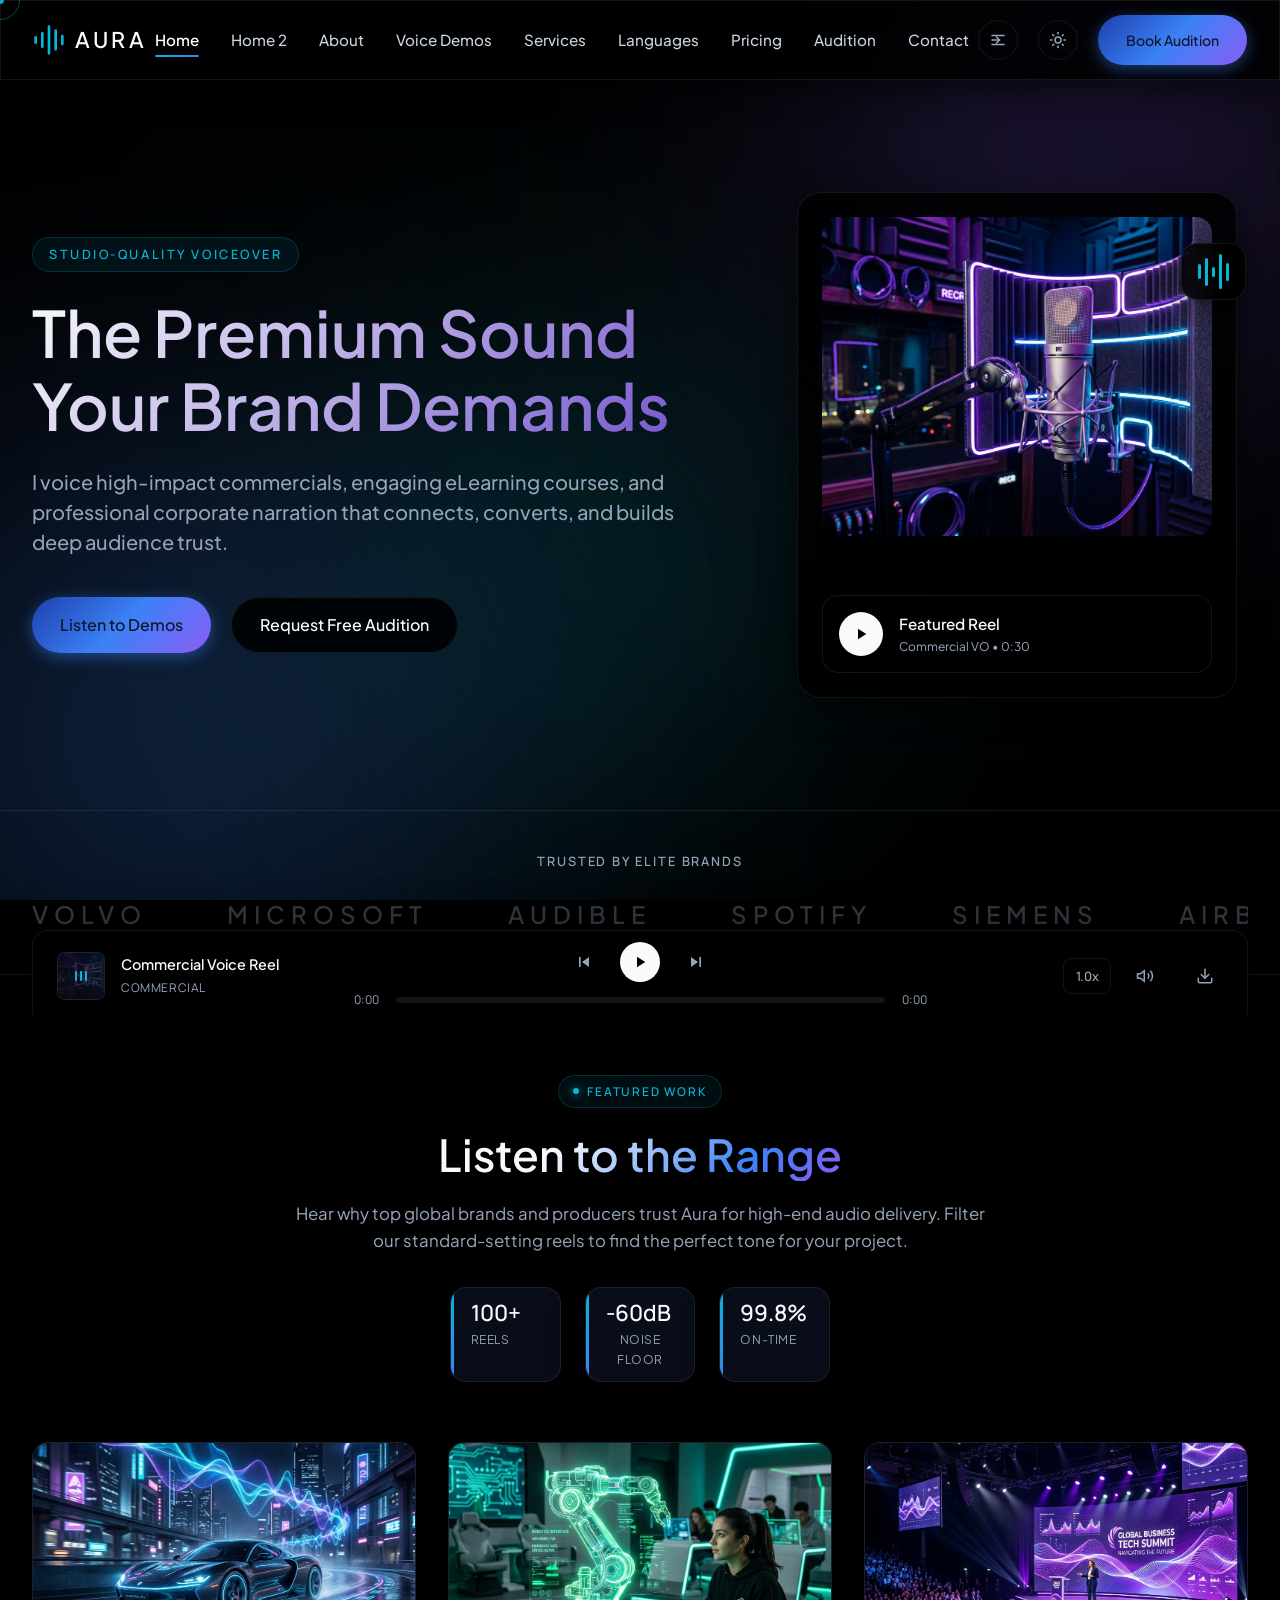
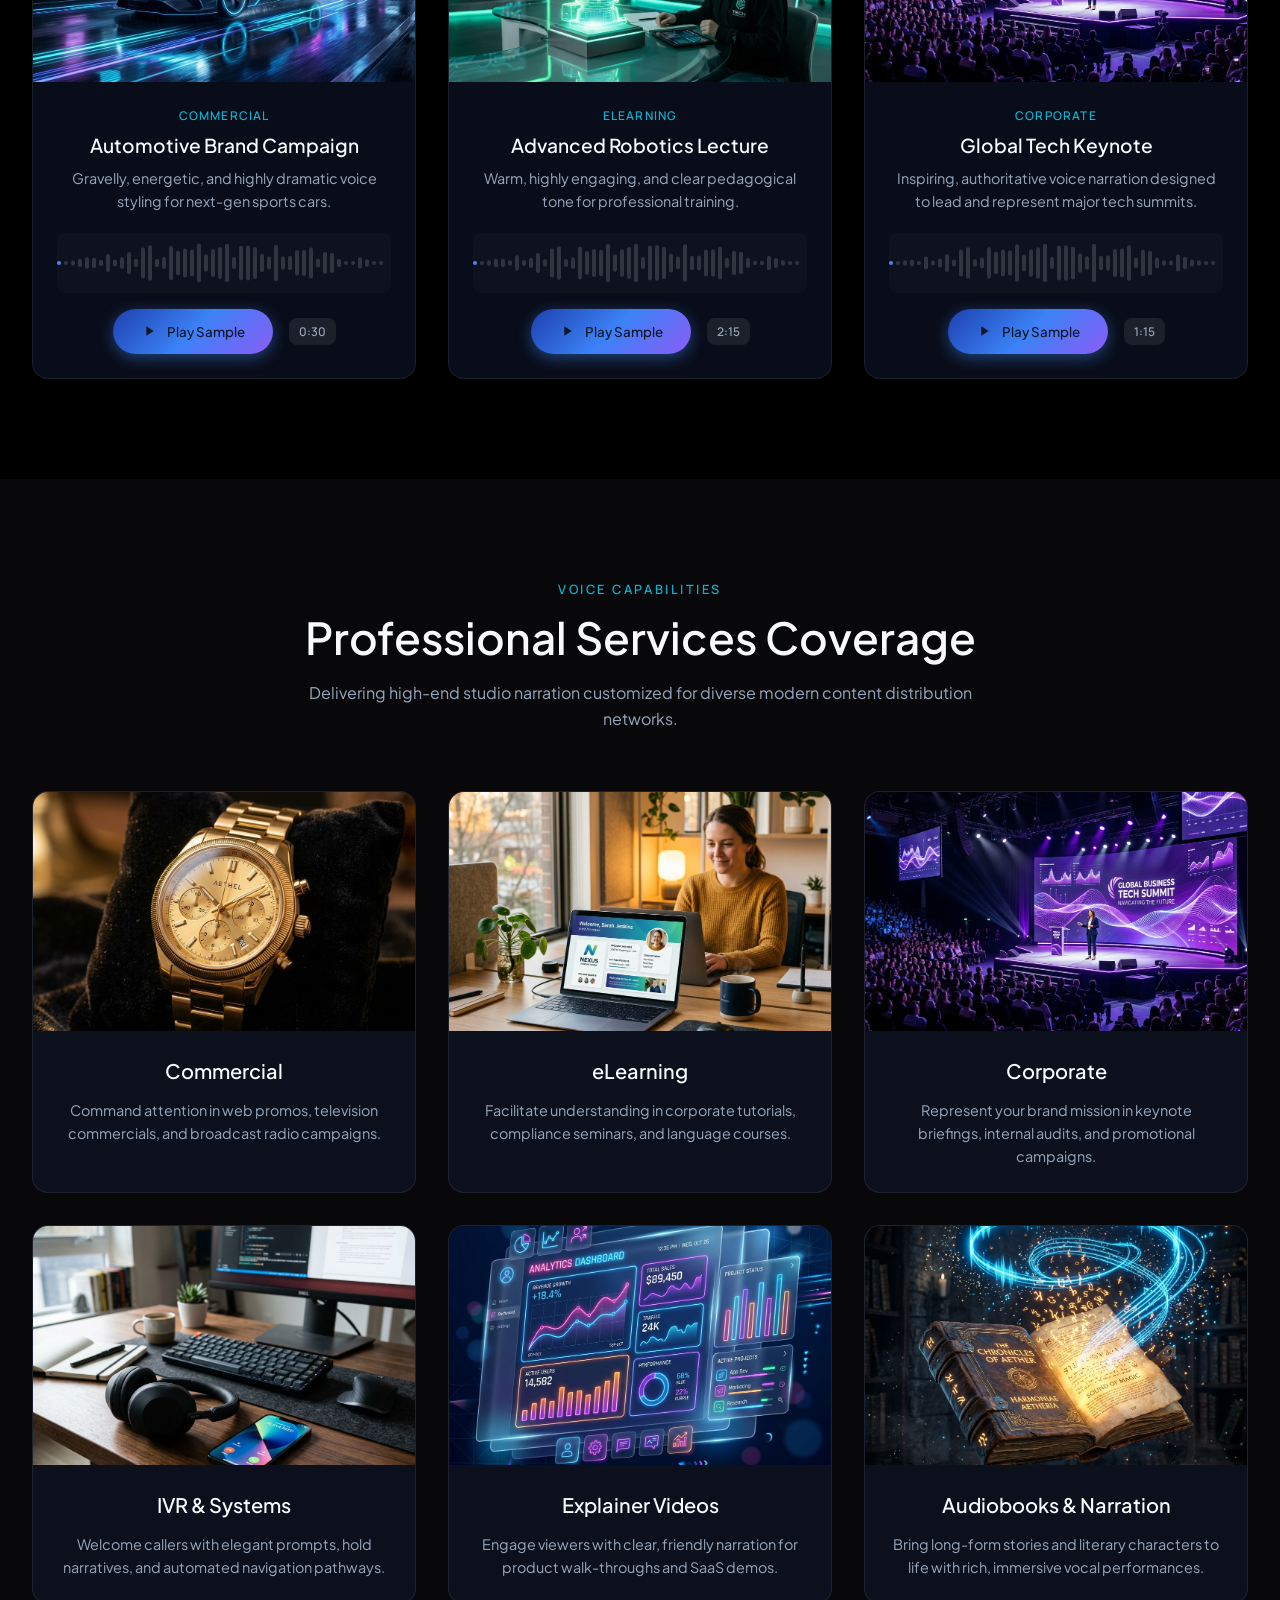
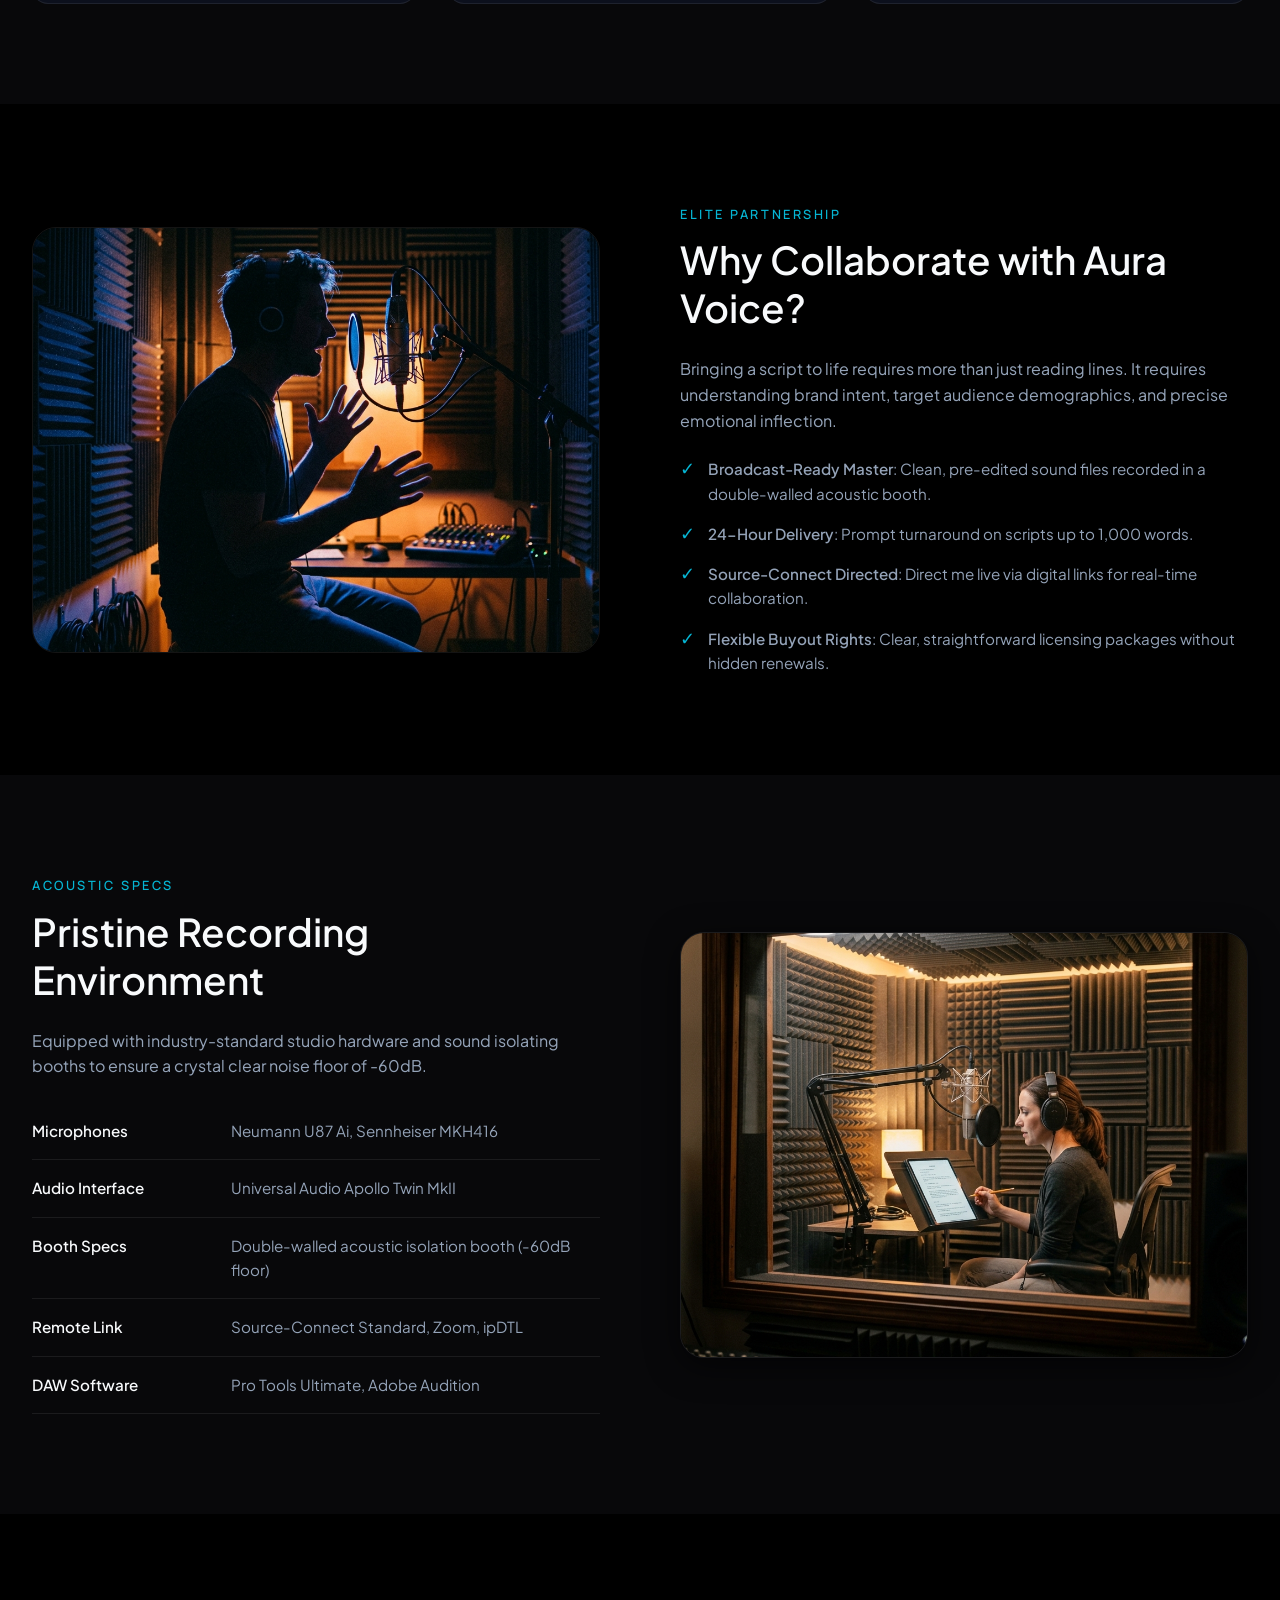
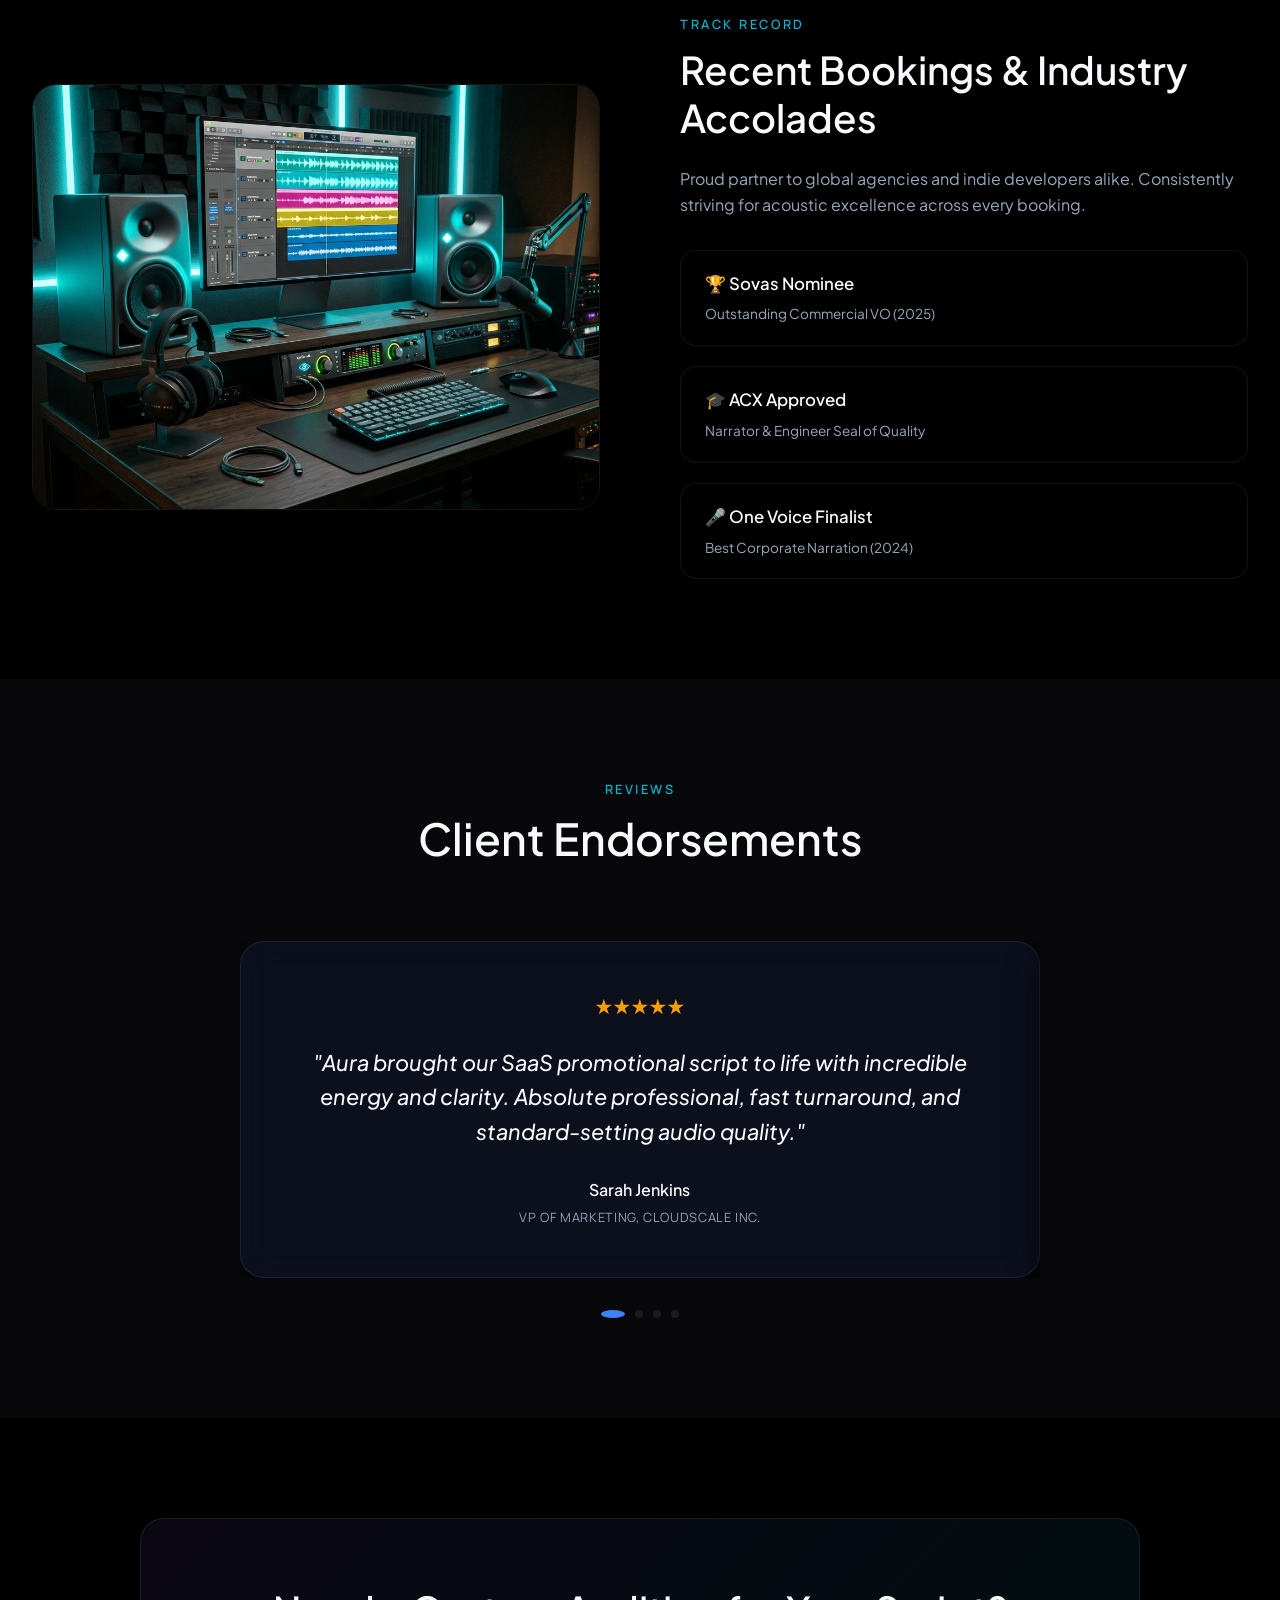
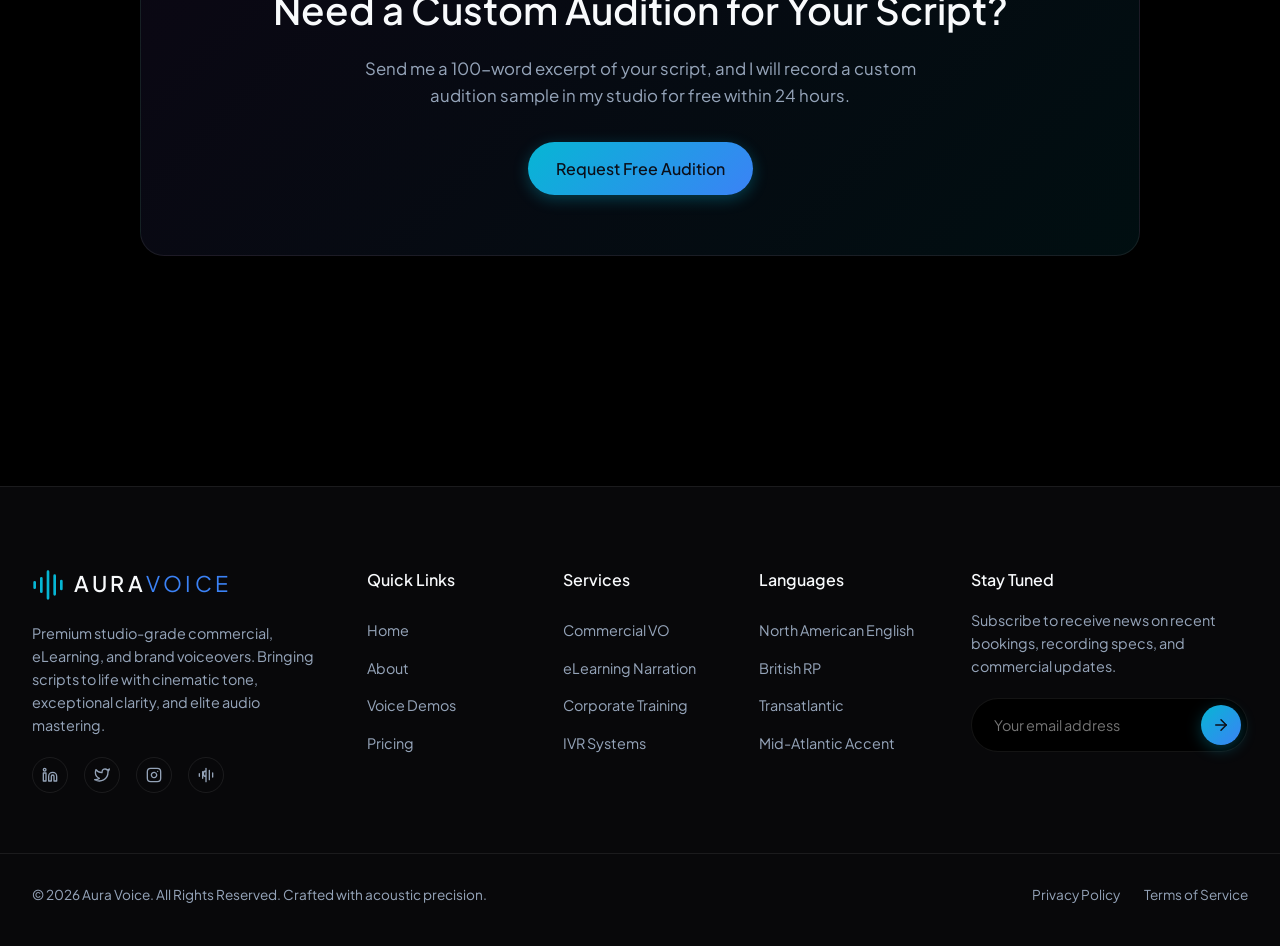
==== index.html @ 14d703e7 "Initial commit of Freelance Voiceover Artist website" ====
<!DOCTYPE html>
<html lang="en" data-theme="dark">

<head>
  <meta charset="UTF-8">
  <meta name="viewport" content="width=device-width, initial-scale=1.0">

  <!-- SEO Meta Tags -->
  <title>Aura Voice | Premium Voiceover Artist Portfolio (Commercial & eLearning)</title>
  <link rel="icon" type="image/png" href="favicon.png">
  <meta name="description"
    content="World-class premium voiceover portfolio of Aura Voice. Specializing in Commercial, Corporate Narration, eLearning, IVR, Explainer Videos, and Audiobooks. Studio-quality sound, fast delivery, and multiple accent capabilities.">
  <meta name="keywords"
    content="voiceover artist, commercial voice, elearning narration, corporate voiceover, audiobook reader, IVR voice, brand voice, voice actor, professional recording studio">

  <!-- Open Graph / Facebook -->
  <meta property="og:type" content="website">
  <meta property="og:title" content="Aura Voice | Premium Voiceover Artist Portfolio">
  <meta property="og:description"
    content="Discover world-class, studio-quality commercial and corporate voiceover narration. Fast turnaround, pristine acoustic delivery.">
  <meta property="og:image" content="assets/images/studio_mic.png">

  <!-- Twitter -->
  <meta property="twitter:card" content="summary_large_image">
  <meta property="twitter:title" content="Aura Voice | Premium Voiceover Artist Portfolio">
  <meta property="twitter:description"
    content="Discover world-class, studio-quality commercial and corporate voiceover narration. Fast turnaround, pristine acoustic delivery.">
  <meta property="twitter:image" content="assets/images/studio_mic.png">

  <!-- Google Fonts -->
  <link rel="preconnect" href="https://fonts.googleapis.com">
  <link rel="preconnect" href="https://fonts.gstatic.com" crossorigin>
  <link
    href="https://fonts.googleapis.com/css2?family=Plus+Jakarta+Sans:ital,wght@0,300;0,400;0,500;0,600;1,400&family=Manrope:wght@300;400;500;600&display=swap"
    rel="stylesheet">

  <!-- Stylesheets -->
  <link rel="stylesheet" href="css/main.css">
  <link rel="stylesheet" href="css/components.css">
  <link rel="stylesheet" href="css/views/home.css">
  <link rel="stylesheet" href="css/views/about.css">
  <link rel="stylesheet" href="css/views/demos.css">
  <link rel="stylesheet" href="css/views/services.css">
  <link rel="stylesheet" href="css/views/languages.css">
  <link rel="stylesheet" href="css/views/pricing.css">
  <link rel="stylesheet" href="css/views/audition.css">
  <link rel="stylesheet" href="css/views/contact.css">
</head>

<body>

  <!-- Custom Cursor -->
  <div class="custom-cursor" id="custom-cursor"></div>
  <div class="custom-cursor-glow" id="custom-cursor-glow"></div>

  <!-- Soundwave Loader Screen -->
  <div class="loading-screen" id="loading-screen">
    <div class="loader-content">
      <div class="loader-mic">
        <svg xmlns="http://www.w3.org/2000/svg" viewBox="0 0 24 24" fill="none" stroke="currentColor" stroke-width="1.5"
          stroke-linecap="round" stroke-linejoin="round">
          <path d="M12 2a3 3 0 0 0-3 3v7a3 3 0 0 0 6 0V5a3 3 0 0 0-3-3Z" />
          <path d="M19 10v1a7 7 0 0 1-14 0v-1" />
          <line x1="12" x2="12" y1="19" y2="22" />
        </svg>
      </div>
      <div class="loader-wave">
        <span class="bar"></span>
        <span class="bar"></span>
        <span class="bar"></span>
        <span class="bar"></span>
        <span class="bar"></span>
        <span class="bar"></span>
        <span class="bar"></span>
      </div>
      <p class="loader-text">Aura Voice Production</p>
    </div>
  </div>

  <!-- Background Decorative Aurora Blobs -->
  <div class="bg-blobs">
    <div class="blob blob-1"></div>
    <div class="blob blob-2"></div>
    <div class="blob blob-3"></div>
  </div>

  <!-- Global Header Navigation -->
  <header class="global-header frosted" id="global-header">
    <div class="nav-container">
      <a href="#home" class="brand-logo" id="brand-logo" aria-label="Aura Voice Home">
        <span class="logo-icon">
          <svg viewBox="0 0 24 24" fill="none" stroke="currentColor" stroke-width="2" stroke-linecap="round"
            stroke-linejoin="round">
            <path d="M12 2v20M17 5v14M22 9v6M7 7v10M2 10v4" />
          </svg>
        </span>
        <span class="logo-text">AURA<span>
      </a>

      <!-- Desktop Nav Menu -->
      <nav class="desktop-nav" aria-label="Main Navigation">
        <ul class="nav-list">
          <li><a href="#home" class="nav-link active" data-link="home">Home</a></li>
          <li><a href="#home2" class="nav-link" data-link="home2">Home 2</a></li>
          <li><a href="#about" class="nav-link" data-link="about">About</a></li>
          <li><a href="#demos" class="nav-link" data-link="demos">Voice Demos</a></li>
          <li><a href="#services" class="nav-link" data-link="services">Services</a></li>
          <li><a href="#languages" class="nav-link" data-link="languages">Languages</a></li>
          <li><a href="#pricing" class="nav-link" data-link="pricing">Pricing</a></li>
          <li><a href="#audition" class="nav-link" data-link="audition">Audition</a></li>
          <li><a href="#contact" class="nav-link" data-link="contact">Contact</a></li>
        </ul>
      </nav>

      <!-- Nav Right Controls -->
      <div class="nav-controls">
        <!-- RTL Toggle -->
        <button class="rtl-toggle-btn" id="rtl-toggle-btn" aria-label="Toggle text direction">
          <svg class="rtl-icon-ltr" xmlns="http://www.w3.org/2000/svg" viewBox="0 0 24 24" fill="none" stroke="currentColor" stroke-width="2" stroke-linecap="round" stroke-linejoin="round">
            <path d="M4 6h16M4 12h10M4 18h16" />
            <polyline points="10 8 14 12 10 16" />
          </svg>
          <svg class="rtl-icon-rtl" xmlns="http://www.w3.org/2000/svg" viewBox="0 0 24 24" fill="none" stroke="currentColor" stroke-width="2" stroke-linecap="round" stroke-linejoin="round">
            <path d="M20 6H4M20 12H10M20 18H4" />
            <polyline points="14 8 10 12 14 16" />
          </svg>
        </button>

        <!-- Theme Toggle -->
        <button class="theme-toggle-btn" id="theme-toggle-btn" aria-label="Toggle light and dark mode">
          <svg class="sun-icon" xmlns="http://www.w3.org/2000/svg" viewBox="0 0 24 24" fill="none" stroke="currentColor"
            stroke-width="2" stroke-linecap="round" stroke-linejoin="round">
            <circle cx="12" cy="12" r="4" />
            <path
              d="M12 2v2M12 20v2M4.93 4.93l1.41 1.41M17.66 17.66l1.41 1.41M2 12h2M20 12h2M6.34 17.66l-1.41 1.41M19.07 4.93l-1.41 1.41" />
          </svg>
          <svg class="moon-icon" xmlns="http://www.w3.org/2000/svg" viewBox="0 0 24 24" fill="none"
            stroke="currentColor" stroke-width="2" stroke-linecap="round" stroke-linejoin="round">
            <path d="M12 3a6 6 0 0 0 9 9 9 9 0 1 1-9-9Z" />
          </svg>
        </button>

        <!-- CTA Audition Button -->
        <a href="#audition" class="btn btn-primary btn-nav-cta">Book Audition</a>

        <!-- Hamburger Icon -->
        <button class="hamburger-menu" id="hamburger-menu" aria-label="Open mobile menu" aria-expanded="false"
          aria-controls="mobile-drawer">
          <span class="hamburger-line line-top"></span>
          <span class="hamburger-line line-mid"></span>
          <span class="hamburger-line line-bot"></span>
        </button>
      </div>
    </div>
  </header>

  <!-- Mobile Drawer Menu -->
  <div class="mobile-drawer frosted" id="mobile-drawer" role="dialog" aria-modal="true" aria-label="Mobile Navigation">
    <div class="drawer-header">
      <a href="#home" class="brand-logo mobile-logo">
        <span class="logo-icon">
          <svg viewBox="0 0 24 24" fill="none" stroke="currentColor" stroke-width="2" stroke-linecap="round"
            stroke-linejoin="round">
            <path d="M12 2v20M17 5v14M22 9v6M7 7v10M2 10v4" />
          </svg>
        </span>
        <span class="logo-text">AURA<span>VOICE</span></span>
      </a>
      <button class="drawer-close" id="drawer-close" aria-label="Close mobile menu">
        <svg xmlns="http://www.w3.org/2000/svg" viewBox="0 0 24 24" fill="none" stroke="currentColor" stroke-width="2"
          stroke-linecap="round" stroke-linejoin="round">
          <line x1="18" y1="6" x2="6" y2="18" />
          <line x1="6" y1="6" x2="18" y2="18" />
        </svg>
      </button>
    </div>
    <nav class="mobile-nav" aria-label="Mobile Main Navigation">
      <ul class="mobile-nav-list">
        <li><a href="#home" class="mobile-nav-link" data-link="home">Home</a></li>
        <li><a href="#home2" class="mobile-nav-link" data-link="home2">Home 2</a></li>
        <li><a href="#about" class="mobile-nav-link" data-link="about">About</a></li>
        <li><a href="#demos" class="mobile-nav-link" data-link="demos">Voice Demos</a></li>
        <li><a href="#services" class="mobile-nav-link" data-link="services">Services</a></li>
        <li><a href="#languages" class="mobile-nav-link" data-link="languages">Languages & Accents</a></li>
        <li><a href="#pricing" class="mobile-nav-link" data-link="pricing">Pricing</a></li>
        <li><a href="#audition" class="mobile-nav-link" data-link="audition">Audition Request</a></li>
        <li><a href="#contact" class="mobile-nav-link" data-link="contact">Contact</a></li>
      </ul>
    </nav>
    <div class="drawer-footer">
      <a href="#audition" class="btn btn-primary w-full text-center">Request Free Audition</a>
      <div class="drawer-socials">
        <a href="#" aria-label="LinkedIn"><svg viewBox="0 0 24 24" fill="none" stroke="currentColor" stroke-width="2"
            class="social-icon">
            <path d="M16 8a6 6 0 0 1 6 6v7h-4v-7a2 2 0 0 0-2-2 2 2 0 0 0-2 2v7h-4v-7a6 6 0 0 1 6-6z" />
            <rect x="2" y="9" width="4" height="12" />
            <circle cx="4" cy="4" r="2" />
          </svg></a>
        <a href="#" aria-label="Twitter"><svg viewBox="0 0 24 24" fill="none" stroke="currentColor" stroke-width="2"
            class="social-icon">
            <path
              d="M23 3a10.9 10.9 0 0 1-3.14 1.53 4.48 4.48 0 0 0-7.86 3v1A10.66 10.66 0 0 1 3 4s-4 9 5 13a11.64 11.64 0 0 1-7 2c9 5 20 0 20-11.5a4.5 4.5 0 0 0-.08-.83A7.72 7.72 0 0 0 23 3z" />
          </svg></a>
        <a href="#" aria-label="Instagram"><svg viewBox="0 0 24 24" fill="none" stroke="currentColor" stroke-width="2"
            class="social-icon">
            <rect x="2" y="2" width="20" height="20" rx="5" ry="5" />
            <path d="M16 11.37A4 4 0 1 1 12.63 8 4 4 0 0 1 16 11.37z" />
            <line x1="17.5" y1="6.5" x2="17.51" y2="6.5" />
          </svg></a>
      </div>
    </div>
  </div>

  <!-- SPA Core Main Container (Views injected here) -->
  <main id="app-view" class="view-transition-container"></main>

  <!-- Global Footer -->
  <footer class="global-footer">
    <div class="footer-container">

      <!-- Footer Brand Info -->
      <div class="footer-brand">
        <a href="#home" class="brand-logo footer-logo">
          <span class="logo-icon">
            <svg viewBox="0 0 24 24" fill="none" stroke="currentColor" stroke-width="2" stroke-linecap="round"
              stroke-linejoin="round">
              <path d="M12 2v20M17 5v14M22 9v6M7 7v10M2 10v4" />
            </svg>
          </span>
          <span class="logo-text">AURA<span>VOICE</span></span>
        </a>
        <p class="footer-desc">Premium studio-grade commercial, eLearning, and brand voiceovers. Bringing scripts to
          life with cinematic tone, exceptional clarity, and elite audio mastering.</p>

        <!-- Socials -->
        <div class="footer-socials">
          <a href="#" aria-label="LinkedIn" class="social-link">
            <svg viewBox="0 0 24 24" fill="none" stroke="currentColor" stroke-width="2" stroke-linecap="round"
              stroke-linejoin="round">
              <path d="M16 8a6 6 0 0 1 6 6v7h-4v-7a2 2 0 0 0-2-2 2 2 0 0 0-2 2v7h-4v-7a6 6 0 0 1 6-6z" />
              <rect x="2" y="9" width="4" height="12" />
              <circle cx="4" cy="4" r="2" />
            </svg>
          </a>
          <a href="#" aria-label="Twitter" class="social-link">
            <svg viewBox="0 0 24 24" fill="none" stroke="currentColor" stroke-width="2" stroke-linecap="round"
              stroke-linejoin="round">
              <path
                d="M23 3a10.9 10.9 0 0 1-3.14 1.53 4.48 4.48 0 0 0-7.86 3v1A10.66 10.66 0 0 1 3 4s-4 9 5 13a11.64 11.64 0 0 1-7 2c9 5 20 0 20-11.5a4.5 4.5 0 0 0-.08-.83A7.72 7.72 0 0 0 23 3z" />
            </svg>
          </a>
          <a href="#" aria-label="Instagram" class="social-link">
            <svg viewBox="0 0 24 24" fill="none" stroke="currentColor" stroke-width="2" stroke-linecap="round"
              stroke-linejoin="round">
              <rect x="2" y="2" width="20" height="20" rx="5" ry="5" />
              <path d="M16 11.37A4 4 0 1 1 12.63 8 4 4 0 0 1 16 11.37z" />
              <line x1="17.5" y1="6.5" x2="17.51" y2="6.5" />
            </svg>
          </a>
          <a href="#" aria-label="SoundCloud" class="social-link">
            <svg viewBox="0 0 24 24" fill="none" stroke="currentColor" stroke-width="2" stroke-linecap="round"
              stroke-linejoin="round">
              <path d="M12 2v20M17 5v14M22 9v6M7 7v10M2 10v4M12 6c-2 0-4 1.5-4 4s2 4 4 4" />
            </svg>
          </a>
        </div>
      </div>

      <!-- Links Grid -->
      <div class="footer-links-grid">
        <div class="footer-col">
          <h3>Quick Links</h3>
          <ul>
            <li><a href="#home">Home</a></li>
            <li><a href="#about">About</a></li>
            <li><a href="#demos">Voice Demos</a></li>
            <li><a href="#pricing">Pricing</a></li>
          </ul>
        </div>
        <div class="footer-col">
          <h3>Services</h3>
          <ul>
            <li><a href="#services">Commercial VO</a></li>
            <li><a href="#services">eLearning Narration</a></li>
            <li><a href="#services">Corporate Training</a></li>
            <li><a href="#services">IVR Systems</a></li>
          </ul>
        </div>
        <div class="footer-col">
          <h3>Languages</h3>
          <ul>
            <li><a href="#languages">North American English</a></li>
            <li><a href="#languages">British RP</a></li>
            <li><a href="#languages">Transatlantic</a></li>
            <li><a href="#languages">Mid-Atlantic Accent</a></li>
          </ul>
        </div>
      </div>

      <!-- Footer Newsletter -->
      <div class="footer-newsletter">
        <h3>Stay Tuned</h3>
        <p>Subscribe to receive news on recent bookings, recording specs, and commercial updates.</p>
        <form class="newsletter-form" id="newsletter-form" novalidate>
          <div class="form-group-inline">
            <input type="email" placeholder="Your email address" aria-label="Email address" required>
            <button type="submit" class="btn btn-accent btn-icon" aria-label="Subscribe">
              <svg viewBox="0 0 24 24" fill="none" stroke="currentColor" stroke-width="2" stroke-linecap="round"
                stroke-linejoin="round" class="btn-arrow">
                <line x1="5" y1="12" x2="19" y2="12" />
                <polyline points="12 5 19 12 12 19" />
              </svg>
            </button>
          </div>
          <span class="validation-message" id="newsletter-validation"></span>
        </form>
      </div>
    </div>

    <!-- Footer Copyright -->
    <div class="footer-bottom">
      <p>&copy; 2026 Aura Voice. All Rights Reserved. Crafted with acoustic precision.</p>
      <div class="footer-bottom-links">
        <a href="#">Privacy Policy</a>
        <a href="#">Terms of Service</a>
      </div>
    </div>
  </footer>

  <!-- Persistent Global Audio Player -->
  <div class="global-audio-player frosted" id="global-audio-player">

    <!-- Left: Track Details -->
    <div class="player-track-info">
      <div class="player-cover">
        <img id="player-track-image" src="assets/images/studio_mic.png" alt="Cover Art">
        <div class="sound-wave-mini playing" id="player-mini-wave">
          <span></span><span></span><span></span>
        </div>
      </div>
      <div class="player-metadata">
        <h4 id="player-track-title">Commercial Voice Reel</h4>
        <p id="player-track-category">Commercial</p>
      </div>
    </div>

    <!-- Center: Playback Controls & Wave Visualizer -->
    <div class="player-controls-container">
      <div class="player-action-buttons">
        <button id="player-btn-prev" class="btn-player-icon" aria-label="Previous Demo">
          <svg viewBox="0 0 24 24" fill="currentColor">
            <path d="M6 6h2v12H6zm3.5 6l8.5 6V6z" />
          </svg>
        </button>
        <button id="player-btn-play" class="btn-player-play" aria-label="Play">
          <svg class="play-svg" viewBox="0 0 24 24" fill="currentColor">
            <path d="M8 5v14l11-7z" />
          </svg>
          <svg class="pause-svg hidden" viewBox="0 0 24 24" fill="currentColor">
            <path d="M6 19h4V5H6v14zm8-14v14h4V5h-4z" />
          </svg>
        </button>
        <button id="player-btn-next" class="btn-player-icon" aria-label="Next Demo">
          <svg viewBox="0 0 24 24" fill="currentColor">
            <path d="M6 18l8.5-6L6 6v12zM16 6v12h2V6h-2z" />
          </svg>
        </button>
      </div>

      <!-- Audio Progress and Real-time Frequency Spectrum Visualizer -->
      <div class="player-progress-area">
        <span class="player-time" id="player-time-current">0:00</span>
        <div class="player-timeline" id="player-timeline">
          <div class="player-progress-bar" id="player-progress-bar">
            <div class="player-progress-handle"></div>
          </div>
          <!-- Canvas Web Audio Spectrum Visualizer background overlay -->
          <canvas class="player-analyzer-canvas" id="player-analyzer-canvas"></canvas>
        </div>
        <span class="player-time" id="player-time-duration">0:00</span>
      </div>
    </div>

    <!-- Right: Options (Speed, Volume, Download) -->
    <div class="player-options-container">

      <!-- Speed selector -->
      <div class="player-speed-control">
        <button id="player-speed-btn" class="player-opt-btn" aria-label="Playback speed">1.0x</button>
        <div class="player-speed-dropdown frosted hidden" id="player-speed-dropdown">
          <button data-speed="0.75">0.75x</button>
          <button data-speed="1.0" class="active">1.0x</button>
          <button data-speed="1.25">1.25x</button>
          <button data-speed="1.5">1.5x</button>
          <button data-speed="2.0">2.0x</button>
        </div>
      </div>

      <!-- Volume -->
      <div class="player-volume-control">
        <button id="player-volume-btn" class="player-opt-btn" aria-label="Mute/Unmute">
          <svg class="vol-icon-high" viewBox="0 0 24 24" fill="none" stroke="currentColor" stroke-width="2">
            <polygon points="11 5 6 9 2 9 2 15 6 15 11 19 11 5" />
            <path d="M19.07 4.93a10 10 0 0 1 0 14.14M15.54 8.46a5 5 0 0 1 0 7.07" />
          </svg>
          <svg class="vol-icon-mute hidden" viewBox="0 0 24 24" fill="none" stroke="currentColor" stroke-width="2">
            <polygon points="11 5 6 9 2 9 2 15 6 15 11 19 11 5" />
            <line x1="23" y1="9" x2="17" y2="15" />
            <line x1="17" y1="9" x2="23" y2="15" />
          </svg>
        </button>
        <div class="player-volume-slider-wrapper">
          <input type="range" id="player-volume-slider" min="0" max="1" step="0.05" value="0.8"
            aria-label="Volume slider">
        </div>
      </div>

      <!-- Download button -->
      <a href="#" id="player-download-btn" class="player-opt-btn" download aria-label="Download current demo">
        <svg viewBox="0 0 24 24" fill="none" stroke="currentColor" stroke-width="2" stroke-linecap="round"
          stroke-linejoin="round">
          <path d="M21 15v4a2 2 0 0 1-2 2H5a2 2 0 0 1-2-2v-4" />
          <polyline points="7 10 12 15 17 10" />
          <line x1="12" y1="15" x2="12" y2="3" />
        </svg>
      </a>
    </div>

  </div>

  <!-- Audio Node (Hidden HTML5 Audio element) -->
  <audio id="global-html5-audio" preload="auto"></audio>

  <!-- Floating Scroll to Top Button -->
  <button class="scroll-top-btn" id="scroll-top-btn" aria-label="Scroll to top">
    <svg xmlns="http://www.w3.org/2000/svg" viewBox="0 0 24 24" fill="none" stroke="currentColor" stroke-width="2.5" stroke-linecap="round" stroke-linejoin="round">
      <polyline points="18 15 12 9 6 15"></polyline>
    </svg>
  </button>

  <!-- Notification Popup (for form submission, actions) -->
  <div class="notification-toast frosted" id="notification-toast">
    <div class="toast-content">
      <div class="toast-icon">
        <svg viewBox="0 0 24 24" fill="none" stroke="currentColor" stroke-width="2">
          <polyline points="20 6 9 17 4 12" />
        </svg>
      </div>
      <p class="toast-message">Success message here</p>
    </div>
  </div>

  <!-- App Core JavaScripts -->
  <script src="js/data.js"></script>
  <script src="js/audio.js"></script>
  <script src="js/views.js"></script>
  <script src="js/router.js"></script>
  <script src="js/app.js"></script>
</body>

</html>
---- css/main.css ----
/* 
  =========================================
  GLOBAL DESIGN SYSTEM & STYLES (css/main.css)
  =========================================
*/

/* --- Theme Variables --- */
:root {
  /* Fonts */
  --font-primary: 'Plus Jakarta Sans', sans-serif;
  --font-secondary: 'Manrope', sans-serif;

  /* Font Weights (Exact limits <= 600) */
  --weight-h1: 580;
  --weight-h2: 560;
  --weight-h3: 540;
  --weight-h4-h6: 500;
  --weight-paragraph: 420;
  --weight-lead: 480;
  --weight-button: 520;
  --weight-nav: 480;
  --weight-bold: 550;

  /* Shared Light Mode Theme */
  --bg-primary: #f8fafc;
  --bg-secondary: #f1f5f9;
  --text-primary: #0f172a;
  --text-secondary: #475569;
  --border-color: rgba(15, 23, 42, 0.08);
  --card-bg: rgba(255, 255, 255, 0.7);
  --glass-bg: rgba(255, 255, 255, 0.75);
  --glass-border: rgba(255, 255, 255, 0.4);
  --glass-shadow: 0 8px 32px 0 rgba(31, 38, 135, 0.06);
  --glow-opacity: 0.15;
  --text-inverse: #f8fafc;

  /* Colors (Harmonious premium HSL/HEX Palette) */
  --primary-midnight: #0b0f19;
  --primary-blue: #3b82f6;
  --primary-purple: #8b5cf6;
  
  --accent-cyan: #06b6d4;
  --accent-yellow: #f59e0b;
  --accent-emerald: #10b981;

  /* Gradients */
  --grad-aurora: linear-gradient(135deg, #0b0f19 0%, #3b82f6 50%, #8b5cf6 100%);
  --grad-electric: linear-gradient(135deg, #06b6d4 0%, #3b82f6 100%);
  --grad-royal: linear-gradient(135deg, #8b5cf6 0%, #f59e0b 100%);
  --grad-emerald: linear-gradient(135deg, #10b981 0%, #06b6d4 100%);
  
  /* Core Dimensions */
  --header-height: 80px;
  --player-height: 90px;
  --radius-sm: 8px;
  --radius-md: 16px;
  --radius-lg: 24px;
  --radius-full: 9999px;
  --transition-smooth: all 0.4s cubic-bezier(0.16, 1, 0.3, 1);
  --transition-bounce: all 0.5s cubic-bezier(0.34, 1.56, 0.64, 1);
}

/* --- Theme Switch Override for Dark Mode --- */
[data-theme="dark"] {
  --bg-primary: #000000;
  --bg-secondary: #08080a;
  --text-primary: #f8fafc;
  --text-secondary: #94a3b8;
  --border-color: rgba(248, 250, 252, 0.08);
  --card-bg: rgba(15, 23, 42, 0.6);
  --glass-bg: rgba(0, 0, 0, 0.85);
  --glass-border: rgba(248, 250, 252, 0.08);
  --glass-shadow: 0 8px 32px 0 rgba(0, 0, 0, 0.6);
  --glow-opacity: 0.25;
  --text-inverse: #0f172a;
  --grad-aurora: linear-gradient(135deg, #1e40af 0%, #3b82f6 50%, #8b5cf6 100%);
}

/* --- Base Reset --- */
*, *::before, *::after {
  box-sizing: border-box;
  margin: 0;
  padding: 0;
}

html {
  scroll-behavior: smooth;
  font-family: var(--font-primary);
  font-size: 16px;
  -webkit-font-smoothing: antialiased;
  -moz-osx-font-smoothing: grayscale;
}

body {
  background-color: var(--bg-primary);
  color: var(--text-primary);
  min-height: 100vh;
  overflow-x: hidden;
  position: relative;
  transition: background-color 0.5s ease, color 0.5s ease;
  line-height: 1.6;
}

/* --- Typography Mapping (Strict weights <= 600) --- */
h1 {
  font-weight: var(--weight-h1);
}
h2 {
  font-weight: var(--weight-h2);
}
h3 {
  font-weight: var(--weight-h3);
}
h4, h5, h6 {
  font-weight: var(--weight-h4-h6);
}
p {
  font-weight: var(--weight-paragraph);
}
.hero-lead, .lead, p.quote {
  font-weight: var(--weight-lead);
}
.btn, button {
  font-weight: var(--weight-button);
}
.nav-link, .mobile-nav-link {
  font-weight: var(--weight-nav);
}
strong, b {
  font-weight: var(--weight-bold);
}


/* --- Scrollbar Customization --- */
::-webkit-scrollbar {
  width: 8px;
}
::-webkit-scrollbar-track {
  background: var(--bg-primary);
}
::-webkit-scrollbar-thumb {
  background: var(--border-color);
  border-radius: var(--radius-full);
}
::-webkit-scrollbar-thumb:hover {
  background: var(--primary-blue);
}

/* --- Custom Cursor --- */
.custom-cursor {
  width: 8px;
  height: 8px;
  background-color: var(--accent-cyan);
  border-radius: 50%;
  position: fixed;
  transform: translate(-50%, -50%);
  pointer-events: none;
  z-index: 99999;
  transition: width 0.2s, height 0.2s, background-color 0.2s;
  mix-blend-mode: difference;
}
.custom-cursor-glow {
  width: 40px;
  height: 40px;
  border: 1px solid rgba(6, 182, 212, 0.4);
  border-radius: 50%;
  position: fixed;
  transform: translate(-50%, -50%);
  pointer-events: none;
  z-index: 99998;
  transition: transform 0.1s ease-out, width 0.3s, height 0.3s, border-color 0.3s;
}

/* Cursor Hover states */
body.cursor-hover .custom-cursor {
  width: 24px;
  height: 24px;
  background-color: var(--primary-purple);
  mix-blend-mode: normal;
  opacity: 0.6;
}
body.cursor-hover .custom-cursor-glow {
  width: 60px;
  height: 60px;
  border-color: rgba(139, 92, 246, 0.6);
}

/* Disable custom cursor on touch devices */
@media (max-width: 1024px) {
  .custom-cursor, .custom-cursor-glow {
    display: none;
  }
}

/* --- Loading Screen --- */
.loading-screen {
  position: fixed;
  top: 0;
  left: 0;
  width: 100%;
  height: 100%;
  background-color: #090a0f;
  z-index: 999999;
  display: flex;
  justify-content: center;
  align-items: center;
  transition: opacity 0.6s ease, transform 0.6s ease;
}
.loading-screen.fade-out {
  opacity: 0;
  pointer-events: none;
  transform: scale(1.05);
}
.loader-content {
  display: flex;
  flex-direction: column;
  align-items: center;
}
.loader-mic {
  width: 60px;
  height: 60px;
  color: var(--accent-cyan);
  margin-bottom: 24px;
  animation: pulse-glow 2s infinite ease-in-out;
}
.loader-mic svg {
  width: 100%;
  height: 100%;
}
.loader-wave {
  display: flex;
  align-items: center;
  gap: 6px;
  height: 40px;
  margin-bottom: 16px;
}
.loader-wave .bar {
  width: 4px;
  height: 8px;
  background: linear-gradient(to top, var(--primary-blue), var(--accent-cyan));
  border-radius: var(--radius-full);
  animation: audio-bounce 1.2s infinite ease-in-out;
}
.loader-wave .bar:nth-child(2) { animation-delay: 0.15s; }
.loader-wave .bar:nth-child(3) { animation-delay: 0.3s; }
.loader-wave .bar:nth-child(4) { animation-delay: 0.45s; }
.loader-wave .bar:nth-child(5) { animation-delay: 0.3s; }
.loader-wave .bar:nth-child(6) { animation-delay: 0.15s; }
.loader-wave .bar:nth-child(7) { animation-delay: 0s; }

.loader-text {
  font-family: var(--font-secondary);
  color: #94a3b8;
  font-size: 0.875rem;
  letter-spacing: 0.3em;
  text-transform: uppercase;
}

/* --- Decorative Aurora Background Blobs --- */
.bg-blobs {
  position: fixed;
  width: 100%;
  height: 100%;
  top: 0;
  left: 0;
  pointer-events: none;
  z-index: -1;
  overflow: hidden;
}
.blob {
  position: absolute;
  border-radius: 50%;
  filter: blur(140px);
  opacity: var(--glow-opacity);
  transition: opacity 0.5s ease;
  mix-blend-mode: screen;
}
.blob-1 {
  width: 500px;
  height: 500px;
  background: var(--primary-purple);
  top: -10%;
  right: -5%;
  animation: float-blob-1 25s infinite alternate ease-in-out;
}
.blob-2 {
  width: 600px;
  height: 600px;
  background: var(--primary-blue);
  bottom: -15%;
  left: -10%;
  animation: float-blob-2 30s infinite alternate ease-in-out;
}
.blob-3 {
  width: 400px;
  height: 400px;
  background: var(--accent-cyan);
  top: 40%;
  left: 30%;
  animation: float-blob-3 20s infinite alternate ease-in-out;
}

/* --- Global Header (Navigation) --- */
.global-header {
  position: fixed;
  top: 0;
  left: 0;
  width: 100%;
  height: var(--header-height);
  z-index: 1000;
  transition: var(--transition-smooth), background-color 0.5s ease;
  border-bottom: 1px solid var(--border-color);
}
.global-header.scrolled {
  height: 70px;
  background-color: var(--glass-bg);
  backdrop-filter: blur(20px);
  -webkit-backdrop-filter: blur(20px);
  box-shadow: var(--glass-shadow);
}
.nav-container {
  max-width: 1400px;
  height: 100%;
  margin: 0 auto;
  padding: 0 32px;
  display: flex;
  justify-content: space-between;
  align-items: center;
}

/* Brand Logo */
.brand-logo {
  display: flex;
  align-items: center;
  gap: 10px;
  text-decoration: none;
  color: var(--text-primary);
  font-family: var(--font-primary);
  font-weight: var(--weight-bold);
  font-size: 1.35rem;
  letter-spacing: 0.15em;
  transition: var(--transition-smooth);
}
.logo-icon {
  width: 32px;
  height: 32px;
  color: var(--accent-cyan);
  display: flex;
  align-items: center;
  justify-content: center;
  transition: var(--transition-bounce);
}
.brand-logo:hover .logo-icon {
  transform: scale(1.1) rotate(5deg);
  color: var(--primary-purple);
}
.logo-text span {
  color: var(--primary-blue);
  font-weight: 400;
}

/* Desktop Links */
.desktop-nav {
  display: flex;
  align-items: center;
}
.nav-list {
  display: flex;
  list-style: none;
  gap: 32px;
}
.nav-link {
  text-decoration: none;
  color: var(--text-secondary);
  font-size: 0.95rem;
  font-weight: var(--weight-nav);
  position: relative;
  padding: 8px 0;
  transition: var(--transition-smooth);
}
.nav-link:hover {
  color: var(--text-primary);
}
.nav-link::after {
  content: '';
  position: absolute;
  bottom: 0;
  left: 0;
  width: 0;
  height: 2px;
  background: var(--grad-electric);
  transition: var(--transition-smooth);
  border-radius: var(--radius-full);
}
.nav-link.active {
  color: var(--primary-blue);
  font-weight: var(--weight-bold);
}
.nav-link.active::after {
  width: 100%;
}

/* Controls */
.nav-controls {
  display: flex;
  align-items: center;
  gap: 20px;
}
.theme-toggle-btn,
.rtl-toggle-btn {
  background: none;
  border: 1px solid var(--border-color);
  color: var(--text-secondary);
  width: 40px;
  height: 40px;
  border-radius: 50%;
  cursor: pointer;
  display: flex;
  align-items: center;
  justify-content: center;
  transition: var(--transition-bounce);
}
.theme-toggle-btn:hover,
.rtl-toggle-btn:hover {
  border-color: var(--primary-blue);
  color: var(--text-primary);
  transform: scale(1.05);
}
.theme-toggle-btn svg,
.rtl-toggle-btn svg {
  width: 18px;
  height: 18px;
}
[data-theme="dark"] .sun-icon { display: block; }
[data-theme="dark"] .moon-icon { display: none; }
[data-theme="light"] .sun-icon { display: none; }
[data-theme="light"] .moon-icon { display: block; }

/* RTL Icon toggles */
[dir="rtl"] .rtl-icon-ltr { display: none; }
[dir="rtl"] .rtl-icon-rtl { display: block; }
[dir="ltr"] .rtl-icon-ltr { display: block; }
[dir="ltr"] .rtl-icon-rtl { display: none; }
:not([dir="rtl"]) .rtl-icon-ltr { display: block; }
:not([dir="rtl"]) .rtl-icon-rtl { display: none; }

/* Dark Mode Navigation Menu Contrasts */
[data-theme="dark"] .nav-link {
  color: #cbd5e1;
}
[data-theme="dark"] .nav-link:hover,
[data-theme="dark"] .nav-link.active {
  color: #ffffff;
}

.btn-nav-cta {
  padding: 10px 20px;
  font-size: 0.875rem;
}

/* Hamburger menu */
.hamburger-menu {
  display: none;
  background: none;
  border: none;
  cursor: pointer;
  width: 30px;
  height: 20px;
  position: relative;
  z-index: 1100;
  flex-direction: column;
  justify-content: space-between;
}
.hamburger-line {
  width: 100%;
  height: 2px;
  background-color: var(--text-primary);
  transition: var(--transition-smooth);
  border-radius: var(--radius-full);
}

/* --- Mobile Nav Drawer --- */
.mobile-drawer {
  position: fixed;
  top: 0;
  right: -100%;
  width: 100%;
  max-width: 400px;
  height: 100vh;
  background-color: var(--glass-bg);
  backdrop-filter: blur(25px);
  -webkit-backdrop-filter: blur(25px);
  border-left: 1px solid var(--glass-border);
  z-index: 9999;
  display: flex;
  flex-direction: column;
  padding: 40px 32px;
  transition: right 0.5s cubic-bezier(0.16, 1, 0.3, 1);
  box-shadow: var(--glass-shadow);
}
.mobile-drawer.open {
  right: 0;
}
.drawer-header {
  display: flex;
  justify-content: space-between;
  align-items: center;
  margin-bottom: 48px;
}
.drawer-close {
  background: none;
  border: none;
  cursor: pointer;
  color: var(--text-primary);
  width: 40px;
  height: 40px;
  display: flex;
  align-items: center;
  justify-content: center;
  border-radius: 50%;
  border: 1px solid var(--border-color);
  transition: var(--transition-bounce);
}
.drawer-close:hover {
  transform: rotate(90deg) scale(1.05);
  border-color: var(--primary-blue);
}
.drawer-close svg {
  width: 20px;
  height: 20px;
}
.mobile-nav {
  margin-bottom: auto;
}
.mobile-nav-list {
  list-style: none;
  display: flex;
  flex-direction: column;
  gap: 24px;
}
.mobile-nav-link {
  text-decoration: none;
  color: var(--text-secondary);
  font-size: 1.25rem;
  font-weight: var(--weight-h4-h6);
  transition: var(--transition-smooth);
  display: inline-block;
}
.mobile-nav-link:hover, .mobile-nav-link.active {
  color: var(--primary-blue);
  transform: translateX(8px);
}
.drawer-footer {
  display: flex;
  flex-direction: column;
  gap: 24px;
}
.drawer-socials {
  display: flex;
  justify-content: center;
  gap: 20px;
}
.drawer-socials a {
  color: var(--text-secondary);
  transition: var(--transition-bounce);
}
.drawer-socials a:hover {
  color: var(--primary-blue);
  transform: translateY(-4px);
}
.drawer-socials svg {
  width: 20px;
  height: 20px;
}

/* --- SPA View Navigation Containers --- */
.view-transition-container {
  min-height: calc(100vh - var(--header-height) - var(--player-height));
  margin-top: var(--header-height);
  padding-bottom: calc(var(--player-height) + 40px);
  position: relative;
  width: 100%;
}
.page-view {
  width: 100%;
  animation: page-fade-in 0.6s cubic-bezier(0.16, 1, 0.3, 1) forwards;
}

/* --- Keyframe Animations --- */
@keyframes page-fade-in {
  from {
    opacity: 0;
    transform: translateY(20px) scale(0.98);
    filter: blur(10px);
  }
  to {
    opacity: 1;
    transform: translateY(0) scale(1);
    filter: blur(0);
  }
}

@keyframes audio-bounce {
  0%, 100% { height: 8px; }
  50% { height: 35px; }
}

@keyframes pulse-glow {
  0%, 100% { opacity: 0.6; filter: drop-shadow(0 0 5px rgba(6, 182, 212, 0.2)); }
  50% { opacity: 1; filter: drop-shadow(0 0 15px rgba(6, 182, 212, 0.6)); }
}

@keyframes float-blob-1 {
  0% { transform: translate(0, 0) scale(1); }
  50% { transform: translate(80px, 40px) scale(1.1); }
  100% { transform: translate(-40px, -60px) scale(0.9); }
}

@keyframes float-blob-2 {
  0% { transform: translate(0, 0) scale(1); }
  50% { transform: translate(-60px, 80px) scale(1.15); }
  100% { transform: translate(50px, -40px) scale(0.9); }
}

@keyframes float-blob-3 {
  0% { transform: translate(0, 0) scale(1); }
  50% { transform: translate(50px, -70px) scale(0.85); }
  100% { transform: translate(-60px, 50px) scale(1.05); }
}

/* Responsive Overrides for Navigation */
@media (max-width: 1024px) {
  .desktop-nav {
    display: none;
  }
  .btn.btn-nav-cta {
    display: none !important;
  }
  .hamburger-menu {
    display: flex;
  }
  .hamburger-menu.open .line-top {
    transform: rotate(45deg) translate(5px, 6px);
  }
  .hamburger-menu.open .line-mid {
    opacity: 0;
  }
  .hamburger-menu.open .line-bot {
    transform: rotate(-45deg) translate(5px, -7px);
  }
  .nav-container {
    padding: 0 24px;
  }
}
---- css/components.css ----
/* 
  =========================================
  REUSABLE COMPONENTS & UTILITIES (css/components.css)
  =========================================
*/

/* --- Glassmorphism & Cards --- */
.frosted {
  background: var(--glass-bg);
  backdrop-filter: blur(16px);
  -webkit-backdrop-filter: blur(16px);
  border: 1px solid var(--glass-border);
  box-shadow: var(--glass-shadow);
}

/* Base Card structure matching strict alignment criteria */
.card-grid {
  display: grid;
  grid-template-columns: repeat(auto-fill, minmax(320px, 1fr));
  gap: 32px;
  justify-content: center;
}
.card-grid-center {
  display: flex;
  flex-wrap: wrap;
  gap: 32px;
  justify-content: center;
}
.card-grid-center > * {
  flex: 0 1 360px;
  width: 100%;
}

.card-grid-featured {
  display: grid;
  grid-template-columns: repeat(3, 1fr);
  gap: 32px;
  justify-content: center;
  width: 100%;
}
@media (max-width: 1024px) {
  .card-grid-featured {
    grid-template-columns: repeat(2, 1fr);
  }
}
@media (max-width: 768px) {
  .card-grid-featured {
    grid-template-columns: 1fr;
  }
}

.card {
  display: flex;
  flex-direction: column;
  height: 100%;
  border-radius: var(--radius-md);
  overflow: hidden;
  transition: var(--transition-bounce), border-color 0.3s ease;
  position: relative;
  background: var(--card-bg);
  border: 1px solid var(--glass-border);
  text-align: center;
  align-items: center;
}

.card:hover {
  transform: translateY(-8px);
  border-color: rgba(6, 182, 212, 0.4);
  box-shadow: 0 20px 40px rgba(0, 0, 0, 0.15);
}

.card-img-wrapper {
  position: relative;
  width: 100%;
  aspect-ratio: 16 / 10;
  overflow: hidden;
  background-color: var(--bg-secondary);
}

.card-img {
  width: 100%;
  height: 100%;
  object-fit: cover;
  transition: transform 0.6s cubic-bezier(0.16, 1, 0.3, 1);
}

.card:hover .card-img {
  transform: scale(1.08);
}

.card-body {
  padding: 24px;
  display: flex;
  flex-direction: column;
  flex-grow: 1; /* Ensures card body expands to fill card height */
  width: 100%;
  text-align: center;
  align-items: center;
}

.card-category {
  font-family: var(--font-secondary);
  font-size: 0.75rem;
  font-weight: var(--weight-bold);
  text-transform: uppercase;
  color: var(--accent-cyan);
  margin-bottom: 8px;
  letter-spacing: 0.1em;
}

.card-title {
  font-family: var(--font-primary);
  font-size: 1.25rem;
  font-weight: var(--weight-h3);
  color: var(--text-primary);
  margin-bottom: 12px;
  line-height: 1.4;
  height: 2.8em; /* Exact line height clamp to prevent layout shifts */
  overflow: hidden;
  display: -webkit-box;
  -webkit-line-clamp: 2;
  -webkit-box-orient: vertical;
}

.card-desc {
  font-size: 0.9rem;
  font-weight: var(--weight-paragraph);
  color: var(--text-secondary);
  margin-bottom: 20px;
  line-height: 1.6;
  flex-grow: 1; /* Pushes the card action block to the bottom, aligning buttons across cards */
}

.card-action {
  margin-top: auto; /* Aligns all buttons at the bottom of the card */
  display: flex;
  align-items: center;
  justify-content: center;
  gap: 16px;
  width: 100%;
}

/* Glass shine overlay */
.card::before {
  content: '';
  position: absolute;
  top: 0;
  left: -100%;
  width: 50%;
  height: 100%;
  background: linear-gradient(to right, rgba(255,255,255,0) 0%, rgba(255,255,255,0.13) 50%, rgba(255,255,255,0) 100%);
  transform: skewX(-25deg);
  transition: 0.75s;
  pointer-events: none;
  z-index: 2;
}
.card:hover::before {
  left: 125%;
}

/* --- Buttons --- */
.btn {
  display: inline-flex;
  align-items: center;
  justify-content: center;
  gap: 10px;
  padding: 14px 28px;
  border-radius: var(--radius-full);
  font-family: var(--font-primary);
  font-weight: var(--weight-button);
  text-decoration: none;
  cursor: pointer;
  transition: var(--transition-bounce);
  position: relative;
  overflow: hidden;
  border: none;
  outline: none;
}

.btn-primary {
  background: var(--grad-aurora);
  color: var(--text-inverse);
  box-shadow: 0 4px 15px rgba(59, 130, 246, 0.3);
}
.btn-primary:hover {
  transform: translateY(-2px) scale(1.02);
  box-shadow: 0 8px 25px rgba(139, 92, 246, 0.45);
}
[data-theme="dark"] .btn-primary {
  box-shadow: 0 4px 15px rgba(59, 130, 246, 0.45);
}
[data-theme="dark"] .btn-primary:hover {
  box-shadow: 0 8px 25px rgba(139, 92, 246, 0.6);
}

.btn-secondary {
  background: var(--glass-bg);
  border: 1px solid var(--glass-border);
  color: var(--text-primary);
}
.btn-secondary:hover {
  background: var(--bg-secondary);
  transform: translateY(-2px);
}

.btn-accent {
  background: var(--grad-electric);
  color: #0b0f19;
  box-shadow: 0 4px 15px rgba(6, 182, 212, 0.3);
}
.btn-accent:hover {
  transform: translateY(-2px) scale(1.02);
  box-shadow: 0 8px 25px rgba(6, 182, 212, 0.5);
}

.btn-outline {
  background: transparent;
  border: 1px solid var(--primary-blue);
  color: var(--text-primary);
}
.btn-outline:hover {
  background: var(--primary-blue);
  color: var(--text-inverse);
  transform: translateY(-2px);
}

.btn-icon {
  width: 44px;
  height: 44px;
  padding: 0;
  border-radius: 50%;
}

.btn-arrow {
  width: 18px;
  height: 18px;
  transition: transform 0.3s ease;
}
.btn:hover .btn-arrow {
  transform: translateX(4px);
}

/* --- Forms & Validation --- */
.form-container {
  background: var(--card-bg);
  border: 1px solid var(--glass-border);
  border-radius: var(--radius-lg);
  padding: 48px;
  box-shadow: var(--glass-shadow);
  max-width: 800px;
  margin: 0 auto;
}

.form-grid {
  display: grid;
  grid-template-columns: 1fr 1fr;
  gap: 24px;
  margin-bottom: 24px;
}

.form-group {
  display: flex;
  flex-direction: column;
  position: relative;
  margin-bottom: 24px;
}
.form-group.col-span-2 {
  grid-column: span 2;
}

.form-label {
  font-size: 0.85rem;
  font-weight: var(--weight-lead);
  color: var(--text-secondary);
  margin-bottom: 8px;
  transition: var(--transition-smooth);
}

.form-input, .form-textarea, .form-select {
  font-family: var(--font-primary);
  font-size: 0.95rem;
  background: rgba(15, 23, 42, 0.03);
  border: 1px solid var(--border-color);
  color: var(--text-primary);
  padding: 14px 20px;
  border-radius: var(--radius-md);
  outline: none;
  transition: var(--transition-smooth);
  width: 100%;
}
[data-theme="dark"] .form-input,
[data-theme="dark"] .form-textarea,
[data-theme="dark"] .form-select {
  background: rgba(248, 250, 252, 0.03);
}

.form-textarea {
  min-height: 140px;
  resize: vertical;
}

.form-input:focus, .form-textarea:focus, .form-select:focus {
  border-color: var(--primary-blue);
  box-shadow: 0 0 0 3px rgba(59, 130, 246, 0.15);
  background: var(--bg-primary);
}

/* File Upload styling */
.file-upload-wrapper {
  border: 2px dashed var(--border-color);
  border-radius: var(--radius-md);
  padding: 24px;
  text-align: center;
  cursor: pointer;
  transition: var(--transition-smooth);
  position: relative;
}
.file-upload-wrapper:hover {
  border-color: var(--primary-blue);
  background: rgba(59, 130, 246, 0.02);
}
.file-upload-input {
  position: absolute;
  top: 0;
  left: 0;
  width: 100%;
  height: 100%;
  opacity: 0;
  cursor: pointer;
}
.file-upload-icon {
  width: 36px;
  height: 36px;
  color: var(--text-secondary);
  margin: 0 auto 12px;
}
.file-upload-text {
  font-size: 0.9rem;
  color: var(--text-secondary);
}
.file-upload-text span {
  color: var(--primary-blue);
  font-weight: var(--weight-bold);
}

/* Float visual validation response */
.form-group.success .form-input {
  border-color: var(--accent-emerald);
}
.form-group.error .form-input, .form-group.error .form-textarea {
  border-color: #ef4444;
  animation: shake 0.4s ease-in-out;
}
.validation-message {
  font-size: 0.75rem;
  color: #ef4444;
  margin-top: 6px;
  opacity: 0;
  transition: opacity 0.3s ease;
  height: 14px;
}
.form-group.error .validation-message {
  opacity: 1;
}

@keyframes shake {
  0%, 100% { transform: translateX(0); }
  20%, 60% { transform: translateX(-6px); }
  40%, 80% { transform: translateX(6px); }
}

/* --- Persistent Bottom Audio Player --- */
.global-audio-player {
  position: fixed;
  bottom: -120px; /* Hidden initially, slides up on play */
  left: 50%;
  transform: translateX(-50%);
  width: calc(100% - 64px);
  max-width: 1300px;
  height: var(--player-height);
  z-index: 1500;
  border-radius: var(--radius-md) var(--radius-md) var(--radius-sm) var(--radius-sm);
  padding: 0 24px;
  display: flex;
  align-items: center;
  justify-content: space-between;
  transition: bottom 0.6s cubic-bezier(0.16, 1, 0.3, 1);
  box-shadow: 0 -10px 40px rgba(0, 0, 0, 0.25);
  border-bottom: none;
}
.global-audio-player.active {
  bottom: 16px;
}

/* Track Info */
.player-track-info {
  display: flex;
  align-items: center;
  gap: 16px;
  width: 25%;
  min-width: 220px;
}
.player-cover {
  width: 48px;
  height: 48px;
  border-radius: var(--radius-sm);
  overflow: hidden;
  position: relative;
  background-color: var(--primary-midnight);
  border: 1px solid var(--glass-border);
}
.player-cover img {
  width: 100%;
  height: 100%;
  object-fit: cover;
}
/* Tiny overlay voice visual waves */
.sound-wave-mini {
  position: absolute;
  top: 0;
  left: 0;
  width: 100%;
  height: 100%;
  background: rgba(11, 15, 25, 0.7);
  display: flex;
  align-items: center;
  justify-content: center;
  gap: 3px;
  opacity: 0;
  transition: opacity 0.3s ease;
}
.sound-wave-mini.playing {
  opacity: 1;
}
.sound-wave-mini span {
  width: 2px;
  height: 10px;
  background: var(--accent-cyan);
  border-radius: var(--radius-full);
}
.sound-wave-mini.playing span {
  animation: audio-bounce-mini 1s infinite alternate ease-in-out;
}
.sound-wave-mini.playing span:nth-child(2) { animation-delay: 0.15s; }
.sound-wave-mini.playing span:nth-child(3) { animation-delay: 0.3s; }

@keyframes audio-bounce-mini {
  0% { height: 4px; }
  100% { height: 18px; }
}

.player-metadata {
  overflow: hidden;
}
.player-metadata h4 {
  font-size: 0.9rem;
  font-weight: var(--weight-bold);
  color: var(--text-primary);
  white-space: nowrap;
  overflow: hidden;
  text-overflow: ellipsis;
  margin-bottom: 2px;
}
.player-metadata p {
  font-size: 0.75rem;
  color: var(--text-secondary);
  text-transform: uppercase;
  font-family: var(--font-secondary);
  letter-spacing: 0.05em;
}

/* Center Controls */
.player-controls-container {
  display: flex;
  flex-direction: column;
  align-items: center;
  gap: 8px;
  width: 50%;
}
.player-action-buttons {
  display: flex;
  align-items: center;
  gap: 20px;
}
.btn-player-icon {
  background: none;
  border: none;
  color: var(--text-secondary);
  cursor: pointer;
  width: 32px;
  height: 32px;
  display: flex;
  align-items: center;
  justify-content: center;
  transition: var(--transition-bounce);
}
.btn-player-icon:hover {
  color: var(--text-primary);
  transform: scale(1.1);
}
.btn-player-icon svg {
  width: 20px;
  height: 20px;
}
.btn-player-play {
  background: var(--text-primary);
  color: var(--bg-primary);
  border: none;
  width: 40px;
  height: 40px;
  border-radius: 50%;
  cursor: pointer;
  display: flex;
  align-items: center;
  justify-content: center;
  transition: var(--transition-bounce);
  box-shadow: 0 4px 10px rgba(0,0,0,0.15);
}
.btn-player-play:hover {
  transform: scale(1.08);
  box-shadow: 0 6px 15px rgba(0,0,0,0.25);
  background: var(--primary-blue);
  color: var(--text-inverse);
}
.btn-player-play svg {
  width: 18px;
  height: 18px;
}
.hidden {
  display: none !important;
}

/* Timeline */
.player-progress-area {
  display: flex;
  align-items: center;
  width: 100%;
  gap: 12px;
}
.player-time {
  font-family: var(--font-secondary);
  font-size: 0.75rem;
  color: var(--text-secondary);
  width: 35px;
  text-align: center;
}
.player-timeline {
  flex-grow: 1;
  height: 6px;
  background: var(--border-color);
  border-radius: var(--radius-full);
  position: relative;
  cursor: pointer;
  transition: height 0.2s ease;
}
.player-timeline:hover {
  height: 8px;
}
.player-progress-bar {
  height: 100%;
  width: 0%;
  background: var(--grad-electric);
  border-radius: var(--radius-full);
  position: relative;
}
.player-progress-handle {
  width: 12px;
  height: 12px;
  border-radius: 50%;
  background: var(--text-primary);
  position: absolute;
  right: -6px;
  top: 50%;
  transform: translateY(-50%) scale(0);
  transition: transform 0.2s ease;
}
.player-timeline:hover .player-progress-handle {
  transform: translateY(-50%) scale(1);
}

/* Overlay Visualizer Canvas inside timeline */
.player-analyzer-canvas {
  position: absolute;
  top: -24px;
  left: 0;
  width: 100%;
  height: 24px;
  pointer-events: none;
  opacity: 0.7;
}

/* Right Options */
.player-options-container {
  display: flex;
  align-items: center;
  justify-content: flex-end;
  gap: 16px;
  width: 25%;
  min-width: 220px;
}
.player-opt-btn {
  background: none;
  border: none;
  color: var(--text-secondary);
  cursor: pointer;
  width: 36px;
  height: 36px;
  display: flex;
  align-items: center;
  justify-content: center;
  border-radius: 50%;
  transition: var(--transition-bounce);
}
.player-opt-btn:hover {
  color: var(--text-primary);
  background: rgba(15, 23, 42, 0.05);
}
[data-theme="dark"] .player-opt-btn:hover {
  background: rgba(248, 250, 252, 0.05);
}
.player-opt-btn svg {
  width: 18px;
  height: 18px;
}

/* Playback Speed controller */
.player-speed-control {
  position: relative;
}
#player-speed-btn {
  font-family: var(--font-secondary);
  font-size: 0.8rem;
  font-weight: var(--weight-bold);
  width: 48px;
  border-radius: var(--radius-sm);
  border: 1px solid var(--border-color);
}
.player-speed-dropdown {
  position: absolute;
  bottom: calc(100% + 12px);
  right: 0;
  width: 80px;
  border-radius: var(--radius-sm);
  overflow: hidden;
  display: flex;
  flex-direction: column;
  box-shadow: var(--glass-shadow);
  z-index: 2000;
}
.player-speed-dropdown button {
  background: none;
  border: none;
  padding: 8px 0;
  font-family: var(--font-secondary);
  font-size: 0.8rem;
  color: var(--text-secondary);
  cursor: pointer;
  transition: var(--transition-smooth);
  width: 100%;
}
.player-speed-dropdown button:hover {
  background: var(--bg-secondary);
  color: var(--text-primary);
}
.player-speed-dropdown button.active {
  color: var(--accent-cyan);
  font-weight: var(--weight-bold);
  background: rgba(6, 182, 212, 0.08);
}

/* Volume Slider wrapper */
.player-volume-control {
  display: flex;
  align-items: center;
  gap: 8px;
}
.player-volume-slider-wrapper {
  width: 0px;
  overflow: hidden;
  transition: width 0.3s ease;
  display: flex;
  align-items: center;
}
.player-volume-control:hover .player-volume-slider-wrapper,
.player-volume-slider-wrapper:focus-within {
  width: 80px;
}
#player-volume-slider {
  width: 100%;
  height: 4px;
  border-radius: var(--radius-full);
  accent-color: var(--text-primary);
  cursor: pointer;
}

/* --- Inline Card Demos Audio Components --- */
.inline-audio-wave {
  width: 100%;
  height: 60px;
  position: relative;
  background: rgba(15, 23, 42, 0.02);
  border-radius: var(--radius-sm);
  overflow: hidden;
  margin-bottom: 16px;
}
[data-theme="dark"] .inline-audio-wave {
  background: rgba(248, 250, 252, 0.02);
}
.canvas-waveform {
  width: 100%;
  height: 100%;
  display: block;
}

/* --- Global Footer Styles --- */
.global-footer {
  background-color: var(--bg-secondary);
  border-top: 1px solid var(--border-color);
  padding: 80px 0 40px;
  margin-top: auto;
}
.footer-container {
  max-width: 1400px;
  margin: 0 auto;
  padding: 0 32px;
  display: grid;
  grid-template-columns: 1.5fr repeat(3, 0.8fr) 1.2fr;
  gap: 48px;
}
.footer-links-grid {
  display: grid;
  grid-template-columns: repeat(3, 1fr);
  gap: 32px;
  grid-column: span 3;
}
.footer-brand {
  display: flex;
  flex-direction: column;
  gap: 20px;
}
.footer-desc {
  font-size: 0.9rem;
  color: var(--text-secondary);
  line-height: 1.6;
}
.footer-socials {
  display: flex;
  gap: 16px;
}
.social-link {
  width: 36px;
  height: 36px;
  border-radius: 50%;
  border: 1px solid var(--border-color);
  color: var(--text-secondary);
  display: flex;
  align-items: center;
  justify-content: center;
  text-decoration: none;
  transition: var(--transition-bounce);
}
.social-link:hover {
  border-color: var(--primary-blue);
  color: var(--primary-blue);
  transform: translateY(-3px);
}
.social-link svg {
  width: 16px;
  height: 16px;
}

.footer-col h3 {
  font-size: 1rem;
  font-weight: var(--weight-h3);
  color: var(--text-primary);
  margin-bottom: 24px;
}
.footer-col ul {
  list-style: none;
  display: flex;
  flex-direction: column;
  gap: 12px;
}
.footer-col ul a {
  text-decoration: none;
  color: var(--text-secondary);
  font-size: 0.9rem;
  font-weight: var(--weight-paragraph);
  position: relative;
  display: inline-block;
  transition: var(--transition-smooth);
}
.footer-col ul a:hover {
  color: var(--primary-blue);
  transform: translateX(4px);
}

.footer-newsletter h3 {
  font-size: 1rem;
  font-weight: var(--weight-h3);
  color: var(--text-primary);
  margin-bottom: 16px;
}
.footer-newsletter p {
  font-size: 0.9rem;
  color: var(--text-secondary);
  margin-bottom: 20px;
}
.form-group-inline {
  display: flex;
  gap: 8px;
  background: var(--bg-primary);
  border: 1px solid var(--border-color);
  padding: 6px;
  border-radius: var(--radius-full);
  transition: var(--transition-smooth);
}
.form-group-inline:focus-within {
  border-color: var(--primary-blue);
}
.form-group-inline input {
  border: none;
  background: none;
  outline: none;
  padding: 10px 16px;
  font-family: var(--font-primary);
  font-size: 0.9rem;
  color: var(--text-primary);
  flex-grow: 1;
}
.form-group-inline button {
  width: 40px;
  height: 40px;
}

.footer-bottom {
  max-width: 1400px;
  margin: 60px auto 0;
  padding: 30px 32px 0;
  border-top: 1px solid var(--border-color);
  display: flex;
  justify-content: space-between;
  align-items: center;
  font-size: 0.85rem;
  color: var(--text-secondary);
}
.footer-bottom-links {
  display: flex;
  gap: 24px;
}
.footer-bottom-links a {
  text-decoration: none;
  color: var(--text-secondary);
  transition: var(--transition-smooth);
}
.footer-bottom-links a:hover {
  color: var(--primary-blue);
}

/* --- Toast Notification Container --- */
.notification-toast {
  position: fixed;
  top: 100px;
  right: -350px;
  width: 320px;
  border-radius: var(--radius-md);
  padding: 16px 20px;
  z-index: 10000;
  transition: right 0.5s cubic-bezier(0.175, 0.885, 0.32, 1.275);
}
.notification-toast.show {
  right: 24px;
}
.toast-content {
  display: flex;
  align-items: center;
  gap: 16px;
}
.toast-icon {
  width: 32px;
  height: 32px;
  border-radius: 50%;
  background: rgba(16, 185, 129, 0.1);
  color: var(--accent-emerald);
  display: flex;
  align-items: center;
  justify-content: center;
}
.toast-icon svg {
  width: 18px;
  height: 18px;
}
.toast-message {
  font-size: 0.85rem;
  font-weight: var(--weight-lead);
  color: var(--text-primary);
}

/* Mobile responsive fixes for footer */
@media (max-width: 1024px) {
  .footer-container {
    grid-template-columns: 1fr 1fr;
  }
  .footer-brand {
    grid-column: span 2;
  }
  .footer-links-grid {
    grid-column: span 2;
  }
  .footer-newsletter {
    grid-column: span 2;
  }
}
@media (max-width: 768px) {
  .footer-container {
    grid-template-columns: 1fr;
    gap: 32px;
  }
  .footer-brand, .footer-newsletter {
    grid-column: span 1;
  }
  .footer-links-grid {
    grid-column: span 1;
    grid-template-columns: 1fr;
    gap: 24px;
  }
  .footer-bottom {
    flex-direction: column;
    gap: 16px;
    text-align: center;
    margin-top: 40px;
  }
  .global-audio-player {
    width: 100%;
    border-radius: 0;
    padding: 0 16px;
  }
  .global-audio-player.active {
    bottom: 0;
  }
  .player-options-container {
    display: none; /* Hide volume/speed options on mobile to prevent overlapping */
  }
  .player-track-info {
    width: 40%;
  }
  .player-controls-container {
    width: 60%;
  }
}

/* --- Floating Scroll to Top Button --- */
.scroll-top-btn {
  position: fixed;
  bottom: 30px;
  right: 30px;
  width: 48px;
  height: 48px;
  border-radius: 50%;
  background: var(--glass-bg);
  backdrop-filter: blur(10px);
  -webkit-backdrop-filter: blur(10px);
  border: 1px solid var(--glass-border);
  color: var(--text-primary);
  cursor: pointer;
  display: flex;
  align-items: center;
  justify-content: center;
  box-shadow: var(--glass-shadow);
  opacity: 0;
  visibility: hidden;
  transition: var(--transition-bounce), opacity 0.3s, visibility 0.3s;
  z-index: 999;
}
.scroll-top-btn:hover {
  transform: translateY(-5px) scale(1.05);
  border-color: var(--primary-blue);
  color: var(--primary-blue);
}
.scroll-top-btn.visible {
  opacity: 1;
  visibility: visible;
}
.scroll-top-btn svg {
  width: 20px;
  height: 20px;
  transition: transform 0.3s ease;
}
.scroll-top-btn:hover svg {
  transform: translateY(-2px);
}
---- css/views/home.css ----
/* 
  =========================================
  HOME VIEW SPECIFIC STYLES (css/views/home.css)
  =========================================
*/

/* Hero Banner */
.hero-banner {
  min-height: calc(90vh - var(--header-height));
  display: flex;
  align-items: center;
  position: relative;
  overflow: hidden;
  padding: 60px 0;
}
.hero-container {
  max-width: 1400px;
  margin: 0 auto;
  padding: 0 32px;
  display: grid;
  grid-template-columns: 1.2fr 0.8fr;
  gap: 60px;
  align-items: center;
  width: 100%;
}
.hero-badge {
  display: inline-block;
  padding: 6px 16px;
  background: rgba(6, 182, 212, 0.08);
  border: 1px solid rgba(6, 182, 212, 0.2);
  color: var(--accent-cyan);
  font-size: 0.8rem;
  font-family: var(--font-secondary);
  font-weight: var(--weight-bold);
  text-transform: uppercase;
  letter-spacing: 0.2em;
  border-radius: var(--radius-full);
  margin-bottom: 24px;
}
.hero-text-content h1 {
  font-size: clamp(2.5rem, 5vw, 4rem);
  font-weight: var(--weight-h1);
  line-height: 1.15;
  color: var(--text-primary);
  margin-bottom: 24px;
  background: linear-gradient(135deg, var(--text-primary) 0%, rgba(139, 92, 246, 0.8) 100%);
  -webkit-background-clip: text;
  -webkit-text-fill-color: transparent;
}
.hero-lead {
  font-size: clamp(1.1rem, 2vw, 1.25rem);
  font-weight: var(--weight-lead);
  color: var(--text-secondary);
  margin-bottom: 40px;
  line-height: 1.5;
}
.hero-ctas {
  display: flex;
  gap: 20px;
}
@media (max-width: 768px) {
  .hero-ctas {
    flex-direction: column;
    align-items: stretch;
    width: 100%;
    gap: 12px;
  }
  .hero-ctas .btn {
    width: 100%;
  }
}

/* Hero Visuals */
.hero-visual-wrapper {
  position: relative;
  display: flex;
  justify-content: center;
}
.hero-glow-card {
  width: 100%;
  max-width: 440px;
  aspect-ratio: 1 / 1.15;
  border-radius: var(--radius-lg);
  padding: 24px;
  position: relative;
  display: flex;
  flex-direction: column;
  justify-content: space-between;
  box-shadow: var(--glass-shadow);
  border: 1px solid var(--glass-border);
}
.hero-studio-img {
  width: 100%;
  height: 70%;
  object-fit: cover;
  border-radius: var(--radius-md);
}
.waveform-float-graphic {
  position: absolute;
  top: 10%;
  right: -10px;
  background: var(--glass-bg);
  backdrop-filter: blur(10px);
  border: 1px solid var(--glass-border);
  padding: 10px 16px;
  border-radius: var(--radius-md);
  box-shadow: var(--glass-shadow);
  display: flex;
  align-items: center;
  gap: 4px;
}
.waveform-float-graphic span {
  width: 3px;
  height: 15px;
  background: var(--accent-cyan);
  border-radius: var(--radius-full);
  animation: audio-bounce-float 1.2s infinite ease-in-out alternate;
}
.waveform-float-graphic span:nth-child(2) { animation-delay: 0.2s; height: 28px;}
.waveform-float-graphic span:nth-child(3) { animation-delay: 0.4s; height: 10px;}
.waveform-float-graphic span:nth-child(4) { animation-delay: 0.6s; height: 35px;}
.waveform-float-graphic span:nth-child(5) { animation-delay: 0.8s; height: 18px;}

@keyframes audio-bounce-float {
  0% { transform: scaleY(0.4); }
  100% { transform: scaleY(1.1); }
}

.hero-mini-player {
  display: flex;
  align-items: center;
  gap: 16px;
  padding: 16px;
  border-radius: var(--radius-md);
  margin-top: 16px;
}
.btn-hero-play {
  width: 44px;
  height: 44px;
  border-radius: 50%;
  border: none;
  background: var(--text-primary);
  color: var(--bg-primary);
  cursor: pointer;
  display: flex;
  align-items: center;
  justify-content: center;
  transition: var(--transition-bounce);
}
.btn-hero-play:hover {
  background: var(--primary-blue);
  color: var(--text-inverse);
  transform: scale(1.05);
}
.btn-hero-play svg {
  width: 18px;
  height: 18px;
}
.hero-mini-player h5 {
  font-size: 0.95rem;
  font-weight: var(--weight-bold);
  color: var(--text-primary);
}
.hero-mini-player p {
  font-size: 0.75rem;
  color: var(--text-secondary);
}

/* Trusted By Brand Marquee */
.trusted-by {
  padding: 40px 0;
  border-top: 1px solid var(--border-color);
  border-bottom: 1px solid var(--border-color);
  background: rgba(15, 23, 42, 0.01);
  overflow: hidden;
}
.section-sub {
  font-family: var(--font-secondary);
  font-size: 0.8rem;
  font-weight: var(--weight-bold);
  text-transform: uppercase;
  letter-spacing: 0.15em;
  color: var(--text-secondary);
  text-align: center;
  margin-bottom: 24px;
}
.logo-marquee {
  width: 100%;
  display: flex;
  overflow: hidden;
}
.logo-track {
  display: flex;
  gap: 80px;
  animation: marquee-scroll 25s infinite linear;
  white-space: nowrap;
}
.logo-track span {
  font-family: var(--font-primary);
  font-size: 1.5rem;
  font-weight: var(--weight-bold);
  letter-spacing: 0.25em;
  color: var(--text-secondary);
  opacity: 0.35;
  transition: opacity 0.3s;
}
.logo-track span:hover {
  opacity: 0.85;
}

@keyframes marquee-scroll {
  from { transform: translateX(0); }
  to { transform: translateX(-50%); }
}

/* Standard Section Headers */
.section-padding {
  padding: 100px 0;
}
.section-alt {
  background-color: var(--bg-secondary);
}
.container-width {
  max-width: 1400px;
  margin: 0 auto;
  padding: 0 32px;
}
.section-header {
  max-width: 700px;
  margin: 0 auto 60px;
  text-align: center;
  display: flex;
  flex-direction: column;
  align-items: center;
}

/* Premium Featured Split Header Layout */
.featured-header-grid {
  display: grid;
  grid-template-columns: 1.1fr 1fr;
  gap: 60px;
  align-items: flex-end;
  margin-bottom: 64px;
}

.featured-header-left {
  display: flex;
  flex-direction: column;
  align-items: flex-start;
}

.accent-badge-premium {
  display: inline-flex;
  align-items: center;
  gap: 8px;
  padding: 6px 14px;
  background: rgba(6, 182, 212, 0.08);
  border: 1px solid rgba(6, 182, 212, 0.2);
  border-radius: var(--radius-full);
  margin-bottom: 20px;
}

.accent-badge-premium .pulse-dot {
  width: 6px;
  height: 6px;
  border-radius: 50%;
  background-color: var(--accent-cyan);
  box-shadow: 0 0 10px var(--accent-cyan);
  animation: accent-pulse-glow 1.8s infinite alternate ease-in-out;
}

.accent-badge-premium .badge-text {
  font-family: var(--font-secondary);
  font-size: 0.75rem;
  font-weight: var(--weight-bold);
  text-transform: uppercase;
  color: var(--accent-cyan);
  letter-spacing: 0.15em;
}

.gradient-title-featured {
  font-size: clamp(2.2rem, 4.5vw, 3rem);
  font-weight: var(--weight-h2);
  line-height: 1.15;
  color: var(--text-primary);
  margin: 0;
  background: linear-gradient(135deg, var(--text-primary) 30%, var(--primary-blue) 75%, var(--primary-purple) 100%);
  -webkit-background-clip: text;
  -webkit-text-fill-color: transparent;
  display: inline-block;
}

.featured-header-right {
  display: flex;
  flex-direction: column;
  gap: 24px;
}

.featured-header-desc {
  font-size: 1.05rem;
  line-height: 1.6;
  color: var(--text-secondary);
  margin: 0;
}

.featured-stats-row {
  display: flex;
  gap: 24px;
}

.stat-pill {
  flex: 1;
  display: flex;
  flex-direction: column;
  align-items: flex-start;
  padding: 12px 20px;
  background: var(--card-bg);
  border: 1px solid var(--glass-border);
  border-radius: var(--radius-md);
  box-shadow: var(--glass-shadow);
  position: relative;
  overflow: hidden;
  transition: transform 0.3s ease, border-color 0.3s ease;
}

.stat-pill::before {
  content: '';
  position: absolute;
  top: 0;
  left: 0;
  width: 3px;
  height: 100%;
  background: var(--grad-electric);
}

.stat-pill:hover {
  transform: translateY(-2px);
  border-color: rgba(6, 182, 212, 0.3);
}

.stat-value {
  font-family: var(--font-secondary);
  font-size: 1.4rem;
  font-weight: var(--weight-bold);
  color: var(--text-primary);
  line-height: 1.2;
}

.stat-label {
  font-size: 0.75rem;
  text-transform: uppercase;
  color: var(--text-secondary);
  letter-spacing: 0.05em;
  margin-top: 4px;
}

@keyframes accent-pulse-glow {
  0% { transform: scale(0.9); opacity: 0.6; }
  100% { transform: scale(1.3); opacity: 1; }
}

/* Responsive premium split header layout */
@media (max-width: 1024px) {
  .featured-header-grid {
    grid-template-columns: 1fr;
    gap: 32px;
    margin-bottom: 48px;
  }
  .featured-header-left, .featured-header-right {
    align-items: center;
    text-align: center;
  }
  .accent-badge-premium {
    align-self: center;
  }
  .stat-pill {
    align-items: center;
  }
  .stat-pill::before {
    top: auto;
    bottom: 0;
    left: 0;
    width: 100%;
    height: 3px;
  }
}
@media (max-width: 480px) {
  .featured-stats-row {
    flex-direction: column;
    gap: 16px;
    width: 100%;
  }
}
.accent-title {
  color: var(--accent-cyan);
  font-family: var(--font-secondary);
  font-size: 0.8rem;
  font-weight: var(--weight-bold);
  text-transform: uppercase;
  letter-spacing: 0.2em;
  display: block;
  margin-bottom: 12px;
}
.section-header h2 {
  font-size: clamp(2rem, 4vw, 2.75rem);
  font-weight: var(--weight-h2);
  color: var(--text-primary);
  line-height: 1.2;
  margin-bottom: 16px;
}
.section-header p {
  color: var(--text-secondary);
  font-weight: var(--weight-paragraph);
}

/* Grid Splits */
.grid-split-2 {
  display: grid;
  grid-template-columns: 1fr 1fr;
  gap: 80px;
  align-items: center;
}
.split-image-wrapper {
  border-radius: var(--radius-lg);
  overflow: hidden;
  box-shadow: var(--glass-shadow);
  border: 1px solid var(--border-color);
  aspect-ratio: 4 / 3;
}
.split-photo {
  width: 100%;
  height: 100%;
  object-fit: cover;
  transition: transform 0.6s cubic-bezier(0.16, 1, 0.3, 1);
}
.split-photo:hover {
  transform: scale(1.03);
}
.split-text-content h2 {
  font-size: clamp(2rem, 3vw, 2.5rem);
  font-weight: var(--weight-h2);
  line-height: 1.25;
  margin-bottom: 24px;
}
.split-text-content p {
  color: var(--text-secondary);
  margin-bottom: 24px;
}

/* Bullet list checkmarks */
.check-list {
  list-style: none;
  display: flex;
  flex-direction: column;
  gap: 16px;
  padding: 0;
  margin: 0;
}
.check-list li {
  position: relative;
  padding-left: 28px;
  font-size: 0.95rem;
  color: var(--text-secondary);
  text-align: left;
}
.check-list li::before {
  content: '✓';
  position: absolute;
  left: 0;
  top: 0;
  color: var(--accent-cyan);
  font-weight: var(--weight-bold);
  font-size: 1.1rem;
  line-height: 1.25;
}

/* RTL override to ensure left alignment and LTR layout order for checklist */
[dir="rtl"] .check-list li,
.rtl .check-list li {
  direction: ltr;
  text-align: left;
}

/* Studio Specs Table */
.studio-table {
  width: 100%;
  border-collapse: collapse;
  margin-top: 16px;
}
.studio-table tr {
  border-bottom: 1px solid var(--border-color);
}

/* Key-value style studio table rules (Home specs & Services delivery) */
.studio-table:not(:has(thead)) {
  table-layout: fixed;
  width: 100%;
}
.studio-table:not(:has(thead)) th {
  width: 35%;
  text-align: left;
  padding: 16px 0;
  font-weight: var(--weight-bold);
  color: var(--text-primary);
  font-size: 0.95rem;
  vertical-align: top;
}
.studio-table:not(:has(thead)) td {
  width: 65%;
  padding: 16px 0;
  color: var(--text-secondary);
  font-size: 0.95rem;
  vertical-align: top;
}

/* Two-column list style studio table rules (Home 2 achievements) */
.studio-table:has(thead) {
  table-layout: fixed;
  width: 100%;
}
.studio-table:has(thead) th,
.studio-table:has(thead) td {
  text-align: left;
  vertical-align: middle;
  padding: 12px;
}
.studio-table:has(thead) th:first-child,
.studio-table:has(thead) td:first-child {
  width: 70%;
}
.studio-table:has(thead) th:last-child,
.studio-table:has(thead) td:last-child {
  width: 30%;
}

/* Responsive studio table styles */
@media (max-width: 1024px) {
  .studio-table:not(:has(thead)) th {
    width: 35%;
    padding: 12px 0;
    font-size: 0.9rem;
  }
  .studio-table:not(:has(thead)) td {
    width: 65%;
    padding: 12px 0;
    font-size: 0.9rem;
  }
  .studio-table:has(thead) th,
  .studio-table:has(thead) td {
    padding: 10px 8px;
    font-size: 0.85rem;
  }
}
@media (max-width: 768px) {
  .studio-table:not(:has(thead)) th {
    width: 40%;
    padding: 10px 0;
    font-size: 0.85rem;
  }
  .studio-table:not(:has(thead)) td {
    width: 60%;
    padding: 10px 0;
    font-size: 0.85rem;
  }
  .studio-table:has(thead) th,
  .studio-table:has(thead) td {
    padding: 8px 6px;
    font-size: 0.8rem;
  }
}
@media (max-width: 480px) {
  .studio-table:not(:has(thead)) th {
    width: 45%;
    padding: 8px 0;
    font-size: 0.8rem;
  }
  .studio-table:not(:has(thead)) td {
    width: 55%;
    padding: 8px 0;
    font-size: 0.8rem;
  }
  .studio-table:has(thead) th,
  .studio-table:has(thead) td {
    padding: 6px 4px;
    font-size: 0.75rem;
  }
}

/* Capabilities Card overrides */
.cap-card {
  transition: var(--transition-bounce);
}
.cap-icon {
  font-size: 2.5rem;
  margin-bottom: 20px;
}
.cap-card h3 {
  font-size: 1.25rem;
  font-weight: var(--weight-h3);
  margin-bottom: 12px;
}
.cap-card p {
  font-size: 0.9rem;
  color: var(--text-secondary);
  line-height: 1.6;
}

/* Awards Section */
.awards-grid {
  display: grid;
  grid-template-columns: 1fr;
  gap: 20px;
  margin-top: 32px;
}
.award-item {
  padding: 20px 24px;
  border-radius: var(--radius-md);
  border: 1px solid var(--glass-border);
}
.award-item h4 {
  font-size: 1.05rem;
  font-weight: var(--weight-bold);
  color: var(--text-primary);
  margin-bottom: 6px;
}
.award-item p {
  font-size: 0.85rem;
  color: var(--text-secondary);
  margin-bottom: 0 !important;
}

/* Testimonials Slider widget styles */
.testimonials-slider-wrapper {
  max-width: 800px;
  margin: 0 auto;
  position: relative;
  overflow: hidden;
}
.testimonials-slider {
  display: flex;
  transition: transform 0.5s ease;
  overflow-x: auto;
  scroll-snap-type: x mandatory;
  scrollbar-width: none; /* Hide scrollbars */
}
.testimonials-slider::-webkit-scrollbar {
  display: none;
}
.testimonial-slide {
  flex: 0 0 100%;
  scroll-snap-align: start;
  padding: 48px;
  border-radius: var(--radius-lg);
  display: flex;
  flex-direction: column;
  align-items: center;
  text-align: center;
  background: var(--card-bg);
  border: 1px solid var(--glass-border);
}
.rating-stars {
  color: var(--accent-yellow);
  font-size: 1.25rem;
  margin-bottom: 24px;
}
.quote {
  font-size: clamp(1.1rem, 2vw, 1.35rem);
  font-weight: var(--weight-lead);
  line-height: 1.6;
  color: var(--text-primary);
  margin-bottom: 28px;
  font-style: italic;
}
.author-info strong {
  display: block;
  font-size: 1rem;
  font-weight: var(--weight-bold);
  color: var(--text-primary);
}
.author-info span {
  font-size: 0.8rem;
  color: var(--text-secondary);
  text-transform: uppercase;
  font-family: var(--font-secondary);
  letter-spacing: 0.05em;
}
.slider-dots {
  display: flex;
  justify-content: center;
  gap: 10px;
  margin-top: 32px;
}
.slider-dots .dot {
  width: 8px;
  height: 8px;
  border-radius: 50%;
  background: var(--border-color);
  cursor: pointer;
  transition: var(--transition-smooth);
}
.slider-dots .dot.active {
  background: var(--primary-blue);
  width: 24px;
}

/* CTA Banner Card */
.cta-banner-card {
  border-radius: var(--radius-lg);
  padding: 60px 48px;
  text-align: center;
  background: linear-gradient(135deg, rgba(139, 92, 246, 0.08) 0%, rgba(6, 182, 212, 0.08) 100%);
  border: 1px solid var(--glass-border);
  box-shadow: var(--glass-shadow);
  max-width: 1000px;
  margin: 0 auto;
}
.cta-banner-card h2 {
  font-size: clamp(1.8rem, 3vw, 2.5rem);
  font-weight: var(--weight-h2);
  margin-bottom: 16px;
  color: var(--text-primary);
}
.cta-banner-card p {
  max-width: 600px;
  margin: 0 auto 32px;
  color: var(--text-secondary);
  font-size: 1.05rem;
}

/* Highlight Glow effect for active playing card */
.card.active-glow {
  border-color: var(--accent-cyan);
  box-shadow: 0 0 25px rgba(6, 182, 212, 0.25);
}

/* Responsive Home overrides */
@media (max-width: 1024px) {
  .hero-container,
  .home2-view .hero-container {
    display: grid !important;
    grid-template-columns: 1fr !important;
    text-align: center;
  }
  .home2-view .hero-stats-mini {
    justify-content: center;
  }
  .hero-badge {
    margin-bottom: 16px;
  }
  .hero-ctas {
    justify-content: center;
  }
  .grid-split-2 {
    grid-template-columns: 1fr;
    gap: 48px;
  }
  .split-image-wrapper {
    order: -1;
  }
  .section-padding {
    padding: 70px 0;
  }
  .testimonial-slide {
    padding: 32px 24px;
  }
}

/* --- Horizontal Brand Scroll Container --- */
.horizontal-scroll-container-flex {
  display: flex;
  gap: 32px;
  overflow-x: auto;
  padding: 16px 32px;
  scrollbar-width: none;
  justify-content: flex-start;
}
.horizontal-scroll-container-flex::-webkit-scrollbar {
  display: none;
}
@media (min-width: 1200px) {
  .horizontal-scroll-container-flex {
    justify-content: center;
    padding: 16px 0;
  }
}
---- css/views/about.css ----
/* 
  =========================================
  ABOUT VIEW SPECIFIC STYLES (css/views/about.css)
  =========================================
*/

/* View Hero base layout */
.view-hero {
  padding: 100px 0 60px;
  background: linear-gradient(135deg, rgba(139, 92, 246, 0.05) 0%, rgba(6, 182, 212, 0.05) 100%);
  border-bottom: 1px solid var(--border-color);
  text-align: center;
}
.view-hero h1 {
  font-size: clamp(2.5rem, 5vw, 3.5rem);
  font-weight: var(--weight-h1);
  color: var(--text-primary);
  line-height: 1.2;
}
.hero-lead-center {
  max-width: 600px;
  margin: 16px auto 0;
  color: var(--text-secondary);
  font-size: 1.1rem;
}

/* Timeline */
.timeline-container {
  position: relative;
  max-width: 1000px;
  margin: 60px auto 0;
  padding: 20px 0;
}
.timeline-line {
  position: absolute;
  left: 50%;
  top: 0;
  width: 2px;
  height: 100%;
  background: var(--border-color);
  transform: translateX(-50%);
}
.timeline-item {
  display: flex;
  justify-content: flex-end;
  position: relative;
  margin-bottom: 40px;
  width: 50%;
}
.timeline-item.right {
  align-self: flex-end;
  justify-content: flex-start;
  margin-left: 50%;
}
.timeline-dot {
  position: absolute;
  right: -6px;
  top: 30px;
  width: 12px;
  height: 12px;
  border-radius: 50%;
  background: var(--accent-cyan);
  box-shadow: 0 0 10px var(--accent-cyan);
  z-index: 5;
}
.timeline-item.right .timeline-dot {
  left: -6px;
}
.timeline-content {
  width: 85%;
  padding: 32px;
  border-radius: var(--radius-md);
  border: 1px solid var(--glass-border);
}
.timeline-year {
  display: inline-block;
  padding: 4px 10px;
  background: rgba(139, 92, 246, 0.1);
  color: var(--primary-purple);
  font-weight: var(--weight-bold);
  font-size: 0.75rem;
  border-radius: var(--radius-sm);
  margin-bottom: 12px;
  font-family: var(--font-secondary);
}
.timeline-content h3 {
  font-size: 1.15rem;
  font-weight: var(--weight-h3);
  margin-bottom: 8px;
}
.timeline-content p {
  font-size: 0.9rem;
  color: var(--text-secondary);
  line-height: 1.6;
}

/* Workflow Steps */
.workflow-steps {
  display: grid;
  grid-template-columns: repeat(4, 1fr);
  gap: 32px;
  margin-top: 60px;
}
.steps-3-cols {
  grid-template-columns: repeat(3, 1fr);
}
@media (max-width: 900px) {
  .steps-3-cols {
    grid-template-columns: repeat(2, 1fr);
  }
}
@media (max-width: 768px) {
  .steps-3-cols {
    grid-template-columns: 1fr;
  }
}
.wf-step {
  display: flex;
  flex-direction: column;
  align-items: center;
  text-align: center;
  position: relative;
}
.wf-num {
  width: 50px;
  height: 50px;
  border-radius: 50%;
  background: var(--grad-electric);
  color: #0b0f19;
  font-weight: var(--weight-bold);
  font-size: 1.25rem;
  display: flex;
  align-items: center;
  justify-content: center;
  margin: 0 0 20px 0;
  box-shadow: 0 4px 15px rgba(6,182,212,0.25);
}
.wf-step h3 {
  font-size: 1.1rem;
  font-weight: var(--weight-h3);
  margin: 0 0 12px 0;
}
.wf-step p {
  font-size: 0.85rem;
  color: var(--text-secondary);
  line-height: 1.6;
  margin: 0;
}

/* FAQs Accordion */
.faq-accordion-wrapper {
  max-width: 800px;
  margin: 60px auto 0;
  display: flex;
  flex-direction: column;
  gap: 16px;
}
.faq-item {
  border-radius: var(--radius-md);
  border: 1px solid var(--glass-border);
  overflow: hidden;
  transition: var(--transition-smooth);
}
.faq-trigger {
  width: 100%;
  background: none;
  border: none;
  padding: 24px;
  display: flex;
  justify-content: space-between;
  align-items: center;
  cursor: pointer;
  color: var(--text-primary);
  font-family: var(--font-primary);
  font-size: 1.05rem;
  font-weight: var(--weight-h3);
  text-align: left;
  outline: none;
}
.faq-icon {
  font-size: 1.25rem;
  color: var(--primary-blue);
  font-weight: 300;
  transition: transform 0.3s;
}
.faq-content {
  max-height: 0;
  overflow: hidden;
  transition: max-height 0.4s cubic-bezier(0.16, 1, 0.3, 1);
}
.faq-content p {
  padding: 0 24px 24px;
  color: var(--text-secondary);
  font-size: 0.9rem;
  line-height: 1.6;
}
.faq-item.active {
  border-color: rgba(59, 130, 246, 0.3);
}

/* Responsive About overrides */
@media (max-width: 900px) {
  .workflow-steps {
    grid-template-columns: repeat(2, 1fr);
    gap: 40px;
  }
}
@media (max-width: 768px) {
  .timeline-container {
    padding-left: 20px;
  }
  .timeline-line {
    left: 20px;
  }
  .timeline-item {
    width: 100%;
    justify-content: flex-start;
    margin-bottom: 32px;
  }
  .timeline-item.right {
    margin-left: 0;
  }
  .timeline-dot {
    left: 14px;
  }
  .timeline-item.right .timeline-dot {
    left: 14px;
  }
  .timeline-content {
    width: calc(100% - 30px);
    margin-left: 30px;
    padding: 20px;
  }
  .workflow-steps {
    grid-template-columns: 1fr;
    gap: 32px;
  }
  .faq-trigger {
    padding: 20px;
    font-size: 0.95rem;
  }
}
---- css/views/demos.css ----
/* 
  =========================================
  DEMOS VIEW SPECIFIC STYLES (css/views/demos.css)
  =========================================
*/

.filter-search-container {
  display: flex;
  flex-direction: column;
  gap: 28px;
  padding: 32px;
  border-radius: var(--radius-lg);
  margin-bottom: 48px;
  border: 1px solid var(--glass-border);
}

/* Search bar styling */
.search-box-wrapper {
  position: relative;
  width: 100%;
}
#demo-search-input {
  width: 100%;
  padding: 16px 24px 16px 52px;
  font-family: var(--font-primary);
  font-size: 1rem;
  color: var(--text-primary);
  background: rgba(15, 23, 42, 0.02);
  border: 1px solid var(--border-color);
  border-radius: var(--radius-md);
  outline: none;
  transition: var(--transition-smooth);
}
[data-theme="dark"] #demo-search-input {
  background: rgba(248, 250, 252, 0.02);
}
#demo-search-input:focus {
  border-color: var(--primary-blue);
  box-shadow: 0 0 0 3px rgba(59, 130, 246, 0.15);
  background: var(--bg-primary);
}
.search-icon {
  position: absolute;
  left: 20px;
  top: 50%;
  transform: translateY(-50%);
  font-size: 1.1rem;
  opacity: 0.6;
  pointer-events: none;
}

/* Filter buttons */
.category-filters-wrapper {
  display: flex;
  flex-wrap: wrap;
  gap: 12px;
}
.filter-btn {
  background: var(--bg-primary);
  border: 1px solid var(--border-color);
  color: var(--text-secondary);
  font-family: var(--font-primary);
  font-size: 0.85rem;
  font-weight: var(--weight-nav);
  padding: 10px 20px;
  border-radius: var(--radius-full);
  cursor: pointer;
  transition: var(--transition-bounce);
}
.filter-btn:hover {
  border-color: var(--primary-blue);
  color: var(--text-primary);
}
.filter-btn.active {
  background: var(--grad-electric);
  border-color: transparent;
  color: #0b0f19;
  font-weight: var(--weight-bold);
  box-shadow: 0 4px 12px rgba(6, 182, 212, 0.25);
}

/* Demo Cards grid configuration */
.demos-list-grid {
  display: flex;
  flex-wrap: wrap;
  gap: 32px;
  justify-content: center;
  transition: all 0.5s ease;
}
.demos-list-grid > .demo-list-card {
  flex: 0 1 360px;
  width: 100%;
}

/* Hide cards animation */
.demo-list-card {
  transition: opacity 0.4s ease, transform 0.4s ease;
}
.demo-list-card.hidden {
  display: none !important;
  opacity: 0;
  transform: scale(0.95);
}

/* Fixed card title heights */
.card-title-fixed {
  font-family: var(--font-primary);
  font-size: 1.2rem;
  font-weight: var(--weight-h3);
  color: var(--text-primary);
  margin-bottom: 8px;
  line-height: 1.35;
  height: 1.35em; /* Lock to single line */
  overflow: hidden;
  text-overflow: ellipsis;
  white-space: nowrap;
}

.demo-duration-badge {
  font-family: var(--font-secondary);
  font-size: 0.75rem;
  font-weight: var(--weight-bold);
  padding: 4px 10px;
  background: var(--border-color);
  color: var(--text-secondary);
  border-radius: var(--radius-sm);
}

/* Responsive tweaks */
@media (max-width: 768px) {
  .filter-search-container {
    padding: 20px;
  }
  .demos-list-grid {
    grid-template-columns: 1fr;
  }
}
---- css/views/services.css ----
/* 
  =========================================
  SERVICES VIEW SPECIFIC STYLES (css/views/services.css)
  =========================================
*/

/* Service Card override to match identical heights and button alignment rules */
.service-card {
  height: 100%;
}

/* Industries Grid */
.industries-grid {
  display: grid;
  grid-template-columns: repeat(3, 1fr);
  gap: 24px;
  margin-top: 48px;
}
.ind-item {
  padding: 24px;
  border-radius: var(--radius-md);
  border: 1px solid var(--glass-border);
  text-align: center;
  font-family: var(--font-primary);
  font-weight: var(--weight-bold);
  color: var(--text-primary);
  font-size: 1.05rem;
  transition: var(--transition-bounce);
}
.ind-item:hover {
  transform: scale(1.05);
  border-color: var(--primary-blue);
  box-shadow: var(--glass-shadow);
}

/* Horizontal Process Timeline */
.process-timeline-flex {
  display: grid;
  grid-template-columns: repeat(4, 1fr);
  gap: 32px;
  margin-top: 60px;
  position: relative;
}
.proc-step {
  display: flex;
  flex-direction: column;
  align-items: center;
  text-align: center;
  position: relative;
  z-index: 2;
}
.proc-circle {
  width: 50px;
  height: 50px;
  border-radius: 50%;
  background: var(--bg-primary);
  border: 2px solid var(--primary-blue);
  color: var(--primary-blue);
  font-weight: var(--weight-bold);
  font-size: 1.25rem;
  display: flex;
  align-items: center;
  justify-content: center;
  margin: 0 0 24px 0;
  transition: var(--transition-bounce);
}
.proc-step:hover .proc-circle {
  background: var(--grad-electric);
  color: #0b0f19;
  border-color: transparent;
  box-shadow: 0 4px 15px rgba(6,182,212,0.3);
}
.proc-step h4 {
  font-size: 1.1rem;
  font-weight: var(--weight-h3);
  margin: 0 0 12px 0;
  color: var(--text-primary);
}
.proc-step p {
  font-size: 0.85rem;
  color: var(--text-secondary);
  line-height: 1.6;
  margin: 0;
}

/* Connecting line for steps */
.process-timeline-flex::before {
  content: '';
  position: absolute;
  top: 25px;
  left: 10%;
  width: 80%;
  height: 2px;
  background: var(--border-color);
  z-index: 1;
}

/* Responsive tweaks */
@media (max-width: 1024px) {
  .industries-grid {
    grid-template-columns: repeat(2, 1fr);
  }
  .process-timeline-flex {
    grid-template-columns: repeat(2, 1fr);
    gap: 48px;
  }
  .process-timeline-flex::before {
    display: none; /* Hide linear connector on wrapped grids */
  }
}
@media (max-width: 600px) {
  .industries-grid {
    grid-template-columns: 1fr;
  }
  .process-timeline-flex {
    grid-template-columns: 1fr;
    gap: 32px;
  }
}
---- css/views/languages.css ----
/* 
  =========================================
  LANGUAGES VIEW SPECIFIC STYLES (css/views/languages.css)
  =========================================
*/

/* Language status badges */
.lang-badge {
  font-family: var(--font-secondary);
  font-size: 0.7rem;
  font-weight: var(--weight-bold);
  text-transform: uppercase;
  padding: 4px 10px;
  border-radius: var(--radius-sm);
  letter-spacing: 0.05em;
}
.badge-native {
  background: rgba(16, 185, 129, 0.1);
  color: var(--accent-emerald);
  border: 1px solid rgba(16, 185, 129, 0.2);
}
.badge-fluent {
  background: rgba(59, 130, 246, 0.1);
  color: var(--primary-blue);
  border: 1px solid rgba(59, 130, 246, 0.2);
}

/* Accents breakdown grid */
.accents-showcase-grid {
  display: grid;
  grid-template-columns: repeat(3, 1fr);
  gap: 32px;
  margin-top: 48px;
}
.accent-detail-card {
  padding: 32px;
  border-radius: var(--radius-md);
  border: 1px solid var(--glass-border);
  text-align: center;
  display: flex;
  flex-direction: column;
  align-items: center;
}
.accent-detail-card h3 {
  font-size: 1.25rem;
  font-weight: var(--weight-h3);
  color: var(--text-primary);
  margin-bottom: 12px;
}
.accent-detail-card p {
  font-size: 0.9rem;
  color: var(--text-secondary);
  line-height: 1.6;
}

/* Responsive language details */
@media (max-width: 900px) {
  .accents-showcase-grid {
    grid-template-columns: repeat(2, 1fr);
  }
}
@media (max-width: 600px) {
  .accents-showcase-grid {
    grid-template-columns: 1fr;
  }
}
---- css/views/pricing.css ----
/* 
  =========================================
  PRICING VIEW SPECIFIC STYLES (css/views/pricing.css)
  =========================================
*/

/* Pricing grid matching 4-column cards */
.pricing-cards-grid {
  display: grid;
  grid-template-columns: repeat(auto-fill, minmax(280px, 1fr));
  gap: 32px;
  margin-bottom: 80px;
}

/* Plan card popularity highlight card rules */
.pricing-card {
  height: 100%;
  overflow: visible !important;
}
.pricing-card.popular {
  border-color: var(--primary-purple);
  box-shadow: 0 15px 30px rgba(139, 92, 246, 0.15);
}
.popular-tag {
  position: absolute;
  top: 0;
  left: 50%;
  transform: translate(-50%, -50%);
  background: var(--grad-royal);
  color: #0b0f19;
  font-family: var(--font-secondary);
  font-size: 0.7rem;
  font-weight: var(--weight-bold);
  padding: 6px 16px;
  border-radius: var(--radius-full);
  letter-spacing: 0.1em;
  z-index: 10;
}

.pricing-pkg-title {
  font-size: 1.4rem;
  font-weight: var(--weight-h2);
  color: var(--text-primary);
  margin-bottom: 16px;
}
.price-value-wrapper {
  margin-bottom: 24px;
  display: flex;
  align-items: baseline;
  justify-content: center;
  gap: 6px;
}
.price-amount {
  font-size: 2.75rem;
  font-weight: var(--weight-h1);
  color: var(--text-primary);
  line-height: 1;
}
.price-period {
  font-size: 0.85rem;
  color: var(--text-secondary);
  font-family: var(--font-secondary);
}

.pricing-features-list {
  list-style: none;
  display: flex;
  flex-direction: column;
  gap: 12px;
  flex-grow: 1; /* Pushes the button to the bottom */
  padding: 0;
  margin: 0;
}
.pricing-features-list li {
  font-size: 0.875rem;
  color: var(--text-secondary);
  display: flex;
  gap: 10px;
  align-items: center;
  justify-content: center;
  text-align: center;
}
.pricing-features-list li span {
  color: var(--accent-cyan);
  font-weight: var(--weight-bold);
  flex-shrink: 0;
}

/* RTL override to ensure left alignment and LTR layout order for pricing checklist */
[dir="rtl"] .pricing-features-list li,
.rtl .pricing-features-list li {
  direction: ltr;
  text-align: center;
}

/* Comparison Table section */
.pricing-comparison-section {
  margin-top: 100px;
}
.pricing-comparison-section h2 {
  text-align: center;
  font-size: 1.75rem;
  margin-bottom: 40px;
  font-weight: var(--weight-h2);
}
.comparison-table-wrapper {
  overflow-x: auto;
  border-radius: var(--radius-lg);
  border: 1px solid var(--glass-border);
}
.comparison-table {
  width: 100%;
  border-collapse: collapse;
  text-align: left;
}
.comparison-table th, .comparison-table td {
  padding: 20px 24px;
  border-bottom: 1px solid var(--border-color);
  font-size: 0.9rem;
  text-align: left;
  vertical-align: middle;
}
.comparison-table th {
  background-color: rgba(15, 23, 42, 0.02);
  font-weight: var(--weight-bold);
  color: var(--text-primary);
}
[data-theme="dark"] .comparison-table th {
  background-color: rgba(248, 250, 252, 0.02);
}
.comparison-table td {
  color: var(--text-secondary);
}
.comparison-table tbody tr:last-child th,
.comparison-table tbody tr:last-child td {
  border-bottom: none;
}
.comparison-table tbody tr:hover {
  background-color: rgba(15, 23, 42, 0.01);
}
[data-theme="dark"] .comparison-table tbody tr:hover {
  background-color: rgba(248, 250, 252, 0.01);
}

/* Table responsiveness for 1024p view, tab view, and mobile view (Category B) */
@media (max-width: 1024px) {
  .comparison-table {
    table-layout: fixed;
    width: 100%;
  }
  .comparison-table th:first-child, .comparison-table td:first-child {
    width: 28%;
  }
  .comparison-table th:not(:first-child), .comparison-table td:not(:first-child) {
    width: 18%;
  }
  .comparison-table th, .comparison-table td {
    padding: 16px 12px;
    font-size: 0.85rem;
  }
}
@media (max-width: 768px) {
  .comparison-table {
    table-layout: fixed;
    width: 100%;
  }
  .comparison-table th:first-child, .comparison-table td:first-child {
    width: 32%;
  }
  .comparison-table th:not(:first-child), .comparison-table td:not(:first-child) {
    width: 17%;
  }
  .comparison-table th, .comparison-table td {
    padding: 12px 8px;
    font-size: 0.75rem;
  }
}
@media (max-width: 480px) {
  .comparison-table {
    table-layout: fixed;
    width: 100%;
  }
  .comparison-table th:first-child, .comparison-table td:first-child {
    width: 36%;
  }
  .comparison-table th:not(:first-child), .comparison-table td:not(:first-child) {
    width: 16%;
  }
  .comparison-table th, .comparison-table td {
    padding: 10px 4px;
    font-size: 0.65rem;
  }
}
---- css/views/audition.css ----
/* 
  =========================================
  AUDITION VIEW SPECIFIC STYLES (css/views/audition.css)
  =========================================
*/

/* Submit wrapper button alignments */
.form-submit-wrapper {
  margin-top: 32px;
}

/* Make forms responsive to smaller devices */
@media (max-width: 600px) {
  .form-grid {
    grid-template-columns: 1fr;
    gap: 16px;
  }
  .form-group.col-span-2 {
    grid-column: span 1;
  }
  .form-container {
    padding: 24px;
  }
}
---- css/views/contact.css ----
/* 
  =========================================
  CONTACT VIEW SPECIFIC STYLES (css/views/contact.css)
  =========================================
*/

/* Split grid layout */
.contact-grid-split {
  display: grid;
  grid-template-columns: 0.9fr 1.1fr;
  gap: 48px;
  align-items: start;
}

/* Connection channels panel */
.contact-details-panel {
  padding: 48px;
  border-radius: var(--radius-lg);
  border: 1px solid var(--glass-border);
  height: 100%;
  display: flex;
  flex-direction: column;
  justify-content: space-between;
}
.contact-details-panel h2 {
  font-size: 1.75rem;
  font-weight: var(--weight-h2);
  margin-bottom: 12px;
}
.contact-details-panel p {
  color: var(--text-secondary);
  font-size: 0.95rem;
  margin-bottom: 32px;
}

/* Info icons list */
.contact-info-list {
  display: flex;
  flex-direction: column;
  gap: 28px;
  margin-bottom: 40px;
}
.contact-info-item {
  display: flex;
  gap: 20px;
  align-items: flex-start;
  justify-content: flex-start;
}
.ci-icon {
  width: 44px;
  height: 44px;
  border-radius: 50%;
  background: var(--border-color);
  display: flex;
  align-items: center;
  justify-content: center;
  font-size: 1.25rem;
  flex-shrink: 0;
}
.contact-info-item > div {
  display: flex;
  flex-direction: column;
  align-items: flex-start;
  justify-content: flex-start;
}
.contact-info-item h4 {
  font-size: 0.95rem;
  font-weight: var(--weight-bold);
  color: var(--text-primary);
  margin: 0 0 4px 0;
  text-align: left;
}
.contact-info-item p {
  font-size: 0.9rem;
  color: var(--text-secondary);
  margin: 0;
  text-align: left;
}
.contact-info-item a {
  text-decoration: none;
  color: var(--primary-blue);
  font-weight: var(--weight-bold);
  transition: var(--transition-smooth);
}
.contact-info-item a:hover {
  color: var(--primary-purple);
}

/* Canvas location grid map */
.studio-map-container {
  width: 100%;
  height: 200px;
  border-radius: var(--radius-md);
  overflow: hidden;
  position: relative;
  border: 1px solid var(--border-color);
}
.studio-vector-map {
  width: 100%;
  height: 100%;
  display: block;
}
.map-overlay-card {
  position: absolute;
  top: 16px;
  left: 16px;
  padding: 10px 16px;
  border-radius: var(--radius-sm);
  z-index: 10;
  max-width: calc(100% - 32px);
}
.map-overlay-card h4 {
  font-size: 0.8rem;
  font-weight: var(--weight-bold);
  color: var(--text-primary);
  margin-bottom: 2px;
}
.map-overlay-card p {
  font-size: 0.7rem;
  color: var(--text-secondary);
  margin-bottom: 0 !important;
}

/* Responsive tweaks */
@media (max-width: 1024px) {
  .contact-grid-split {
    grid-template-columns: 1fr;
    gap: 40px;
  }
  .contact-details-panel {
    padding: 32px;
  }
}
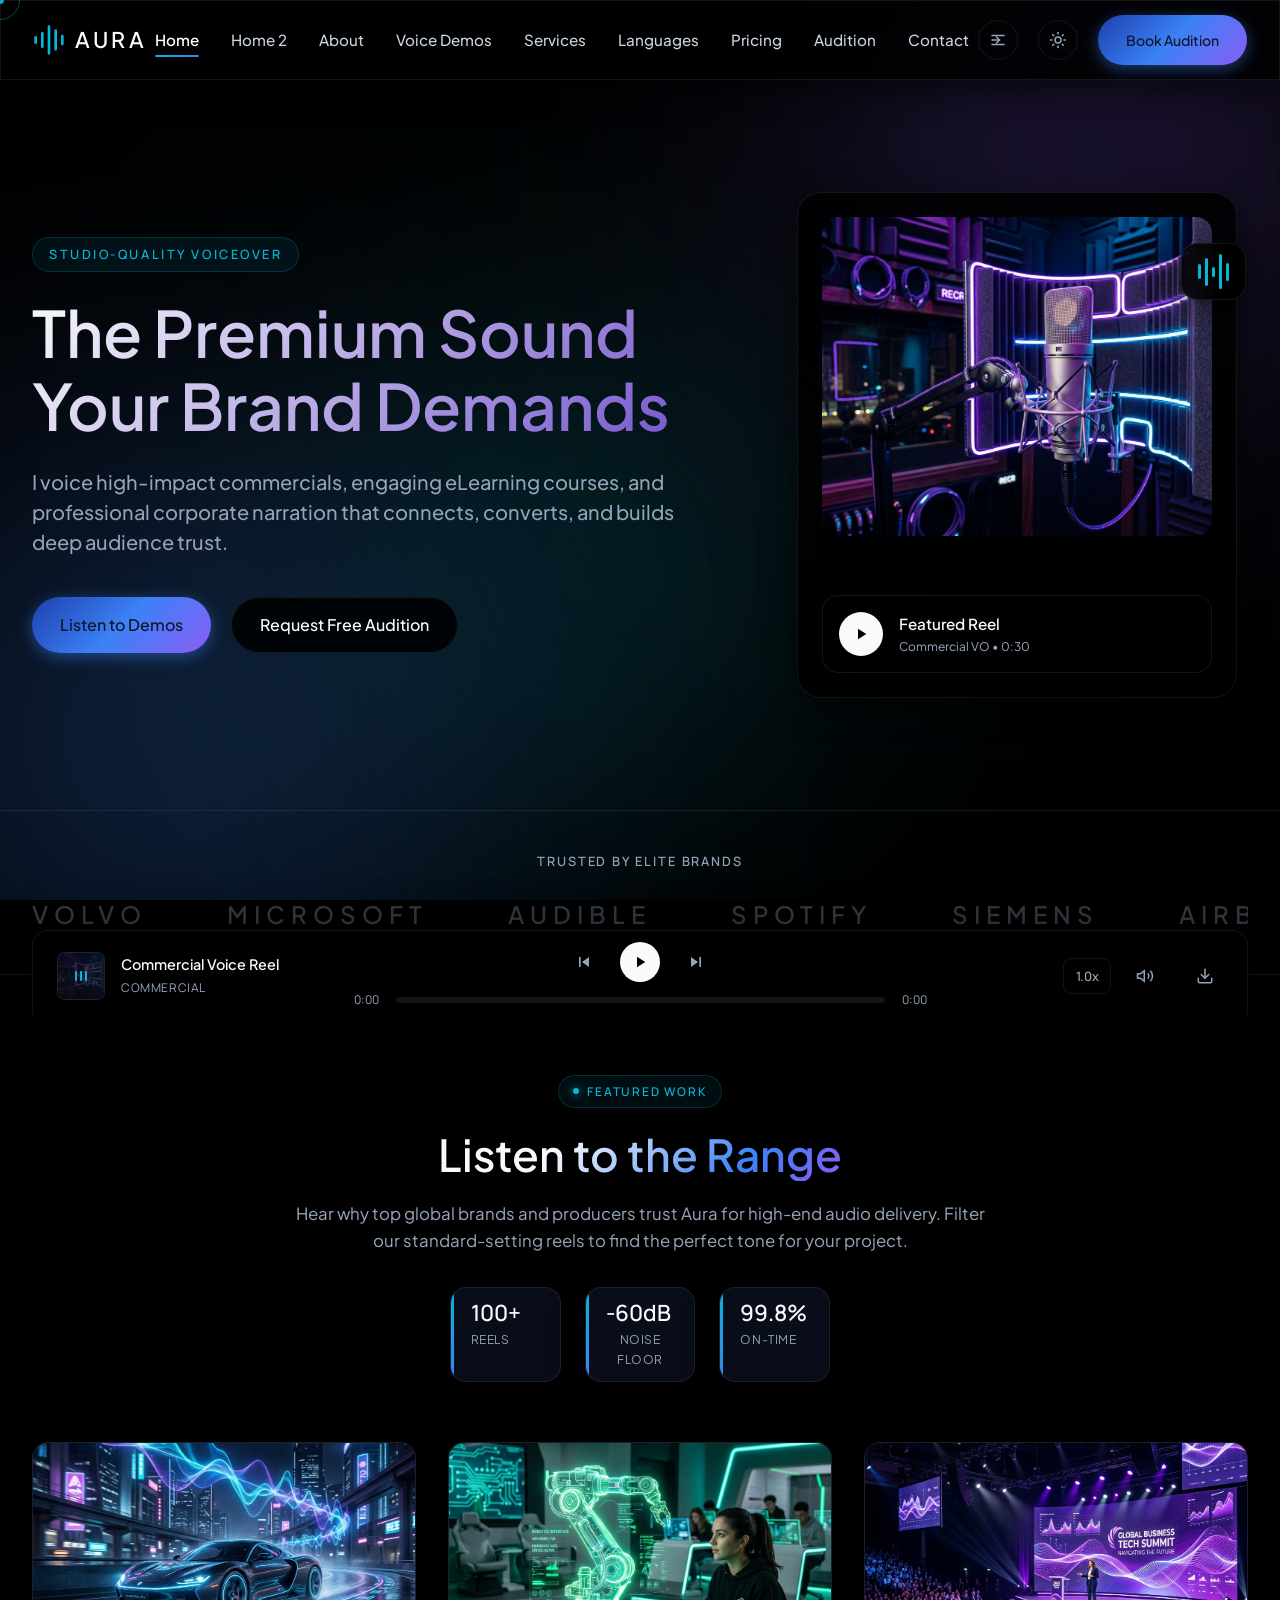
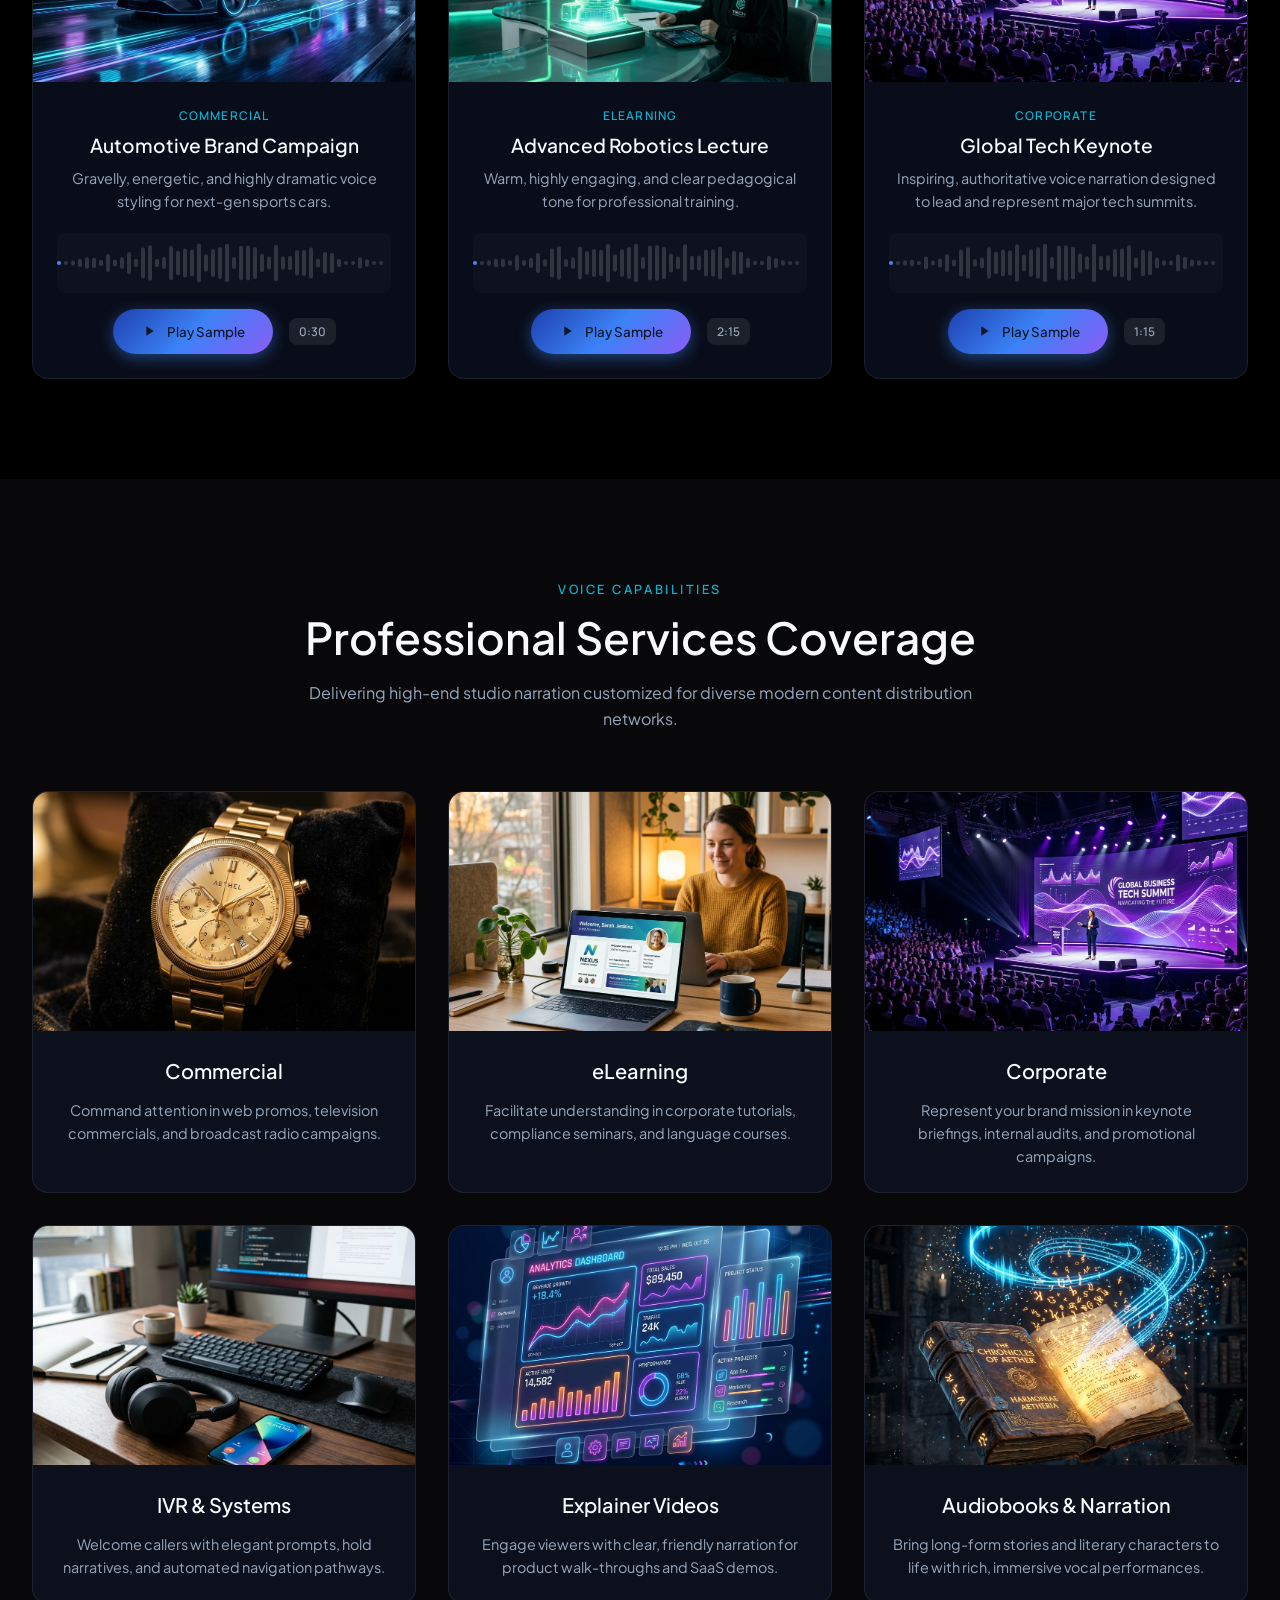
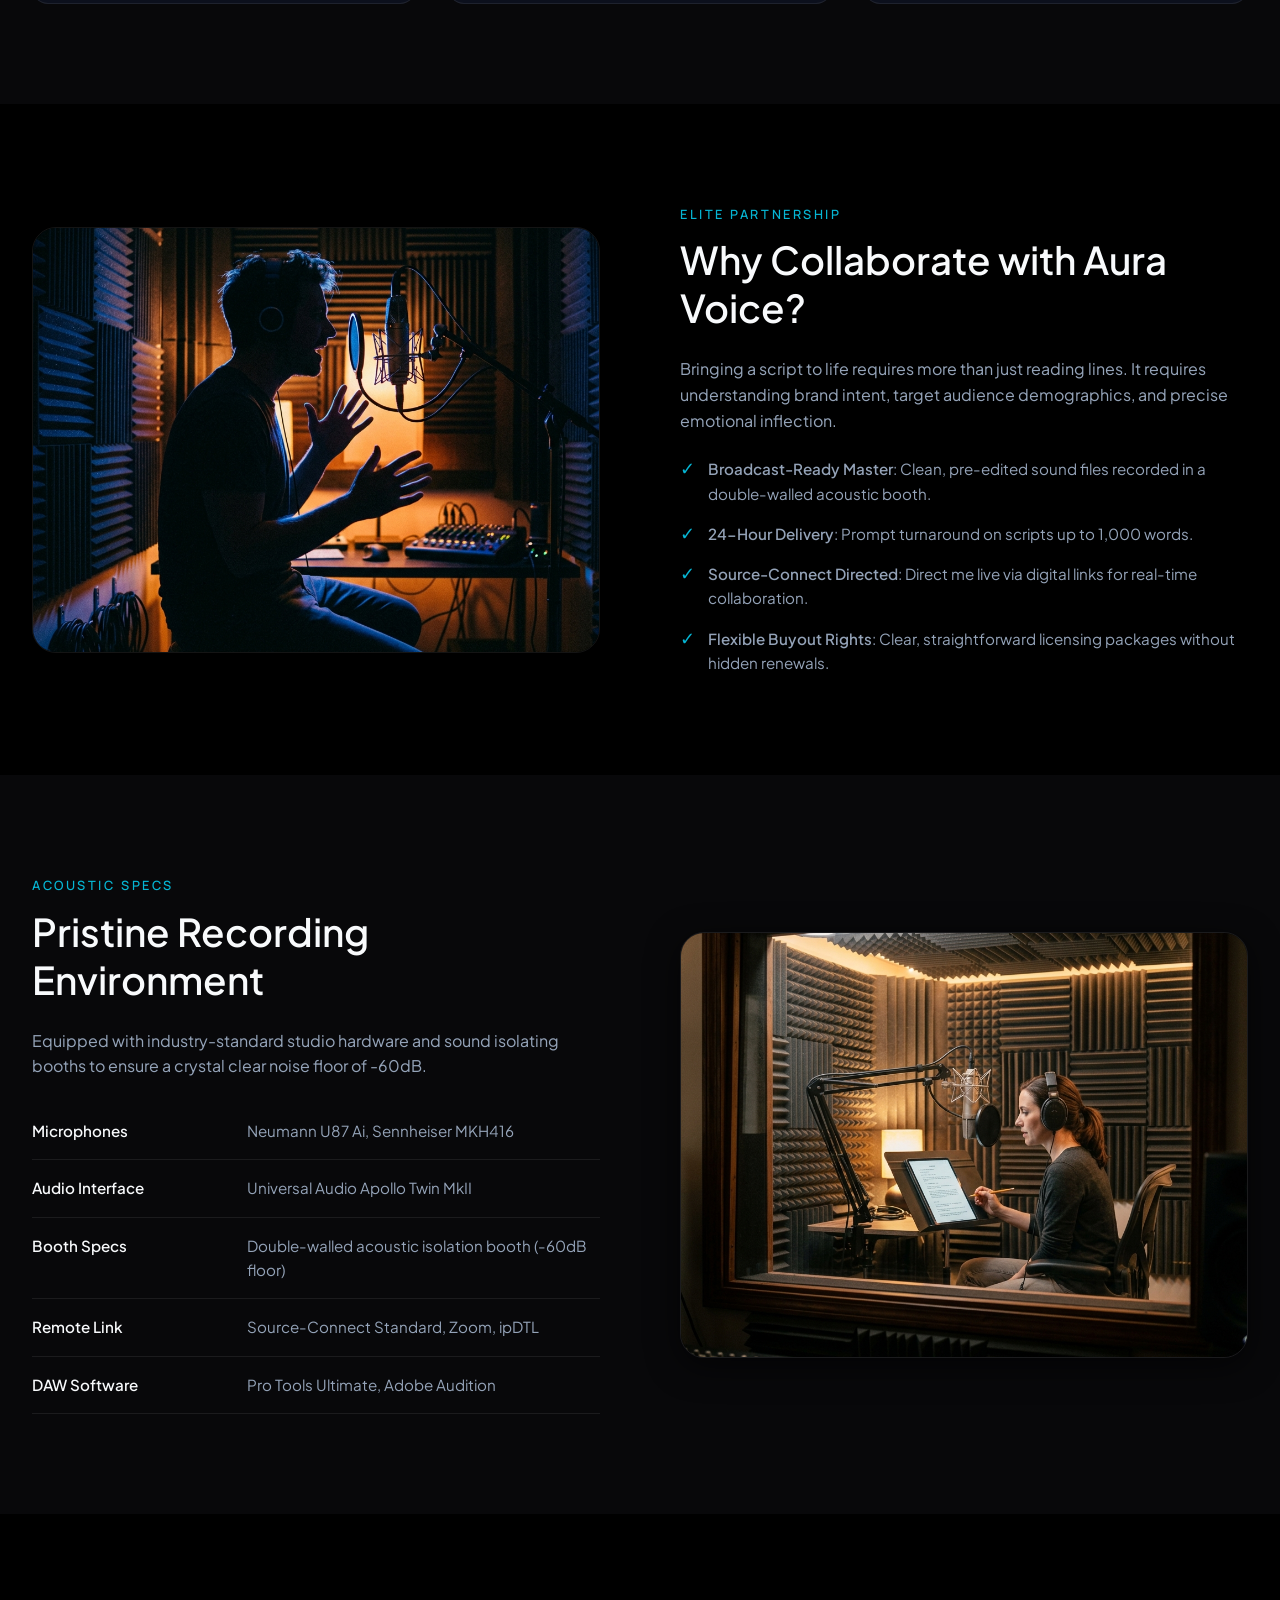
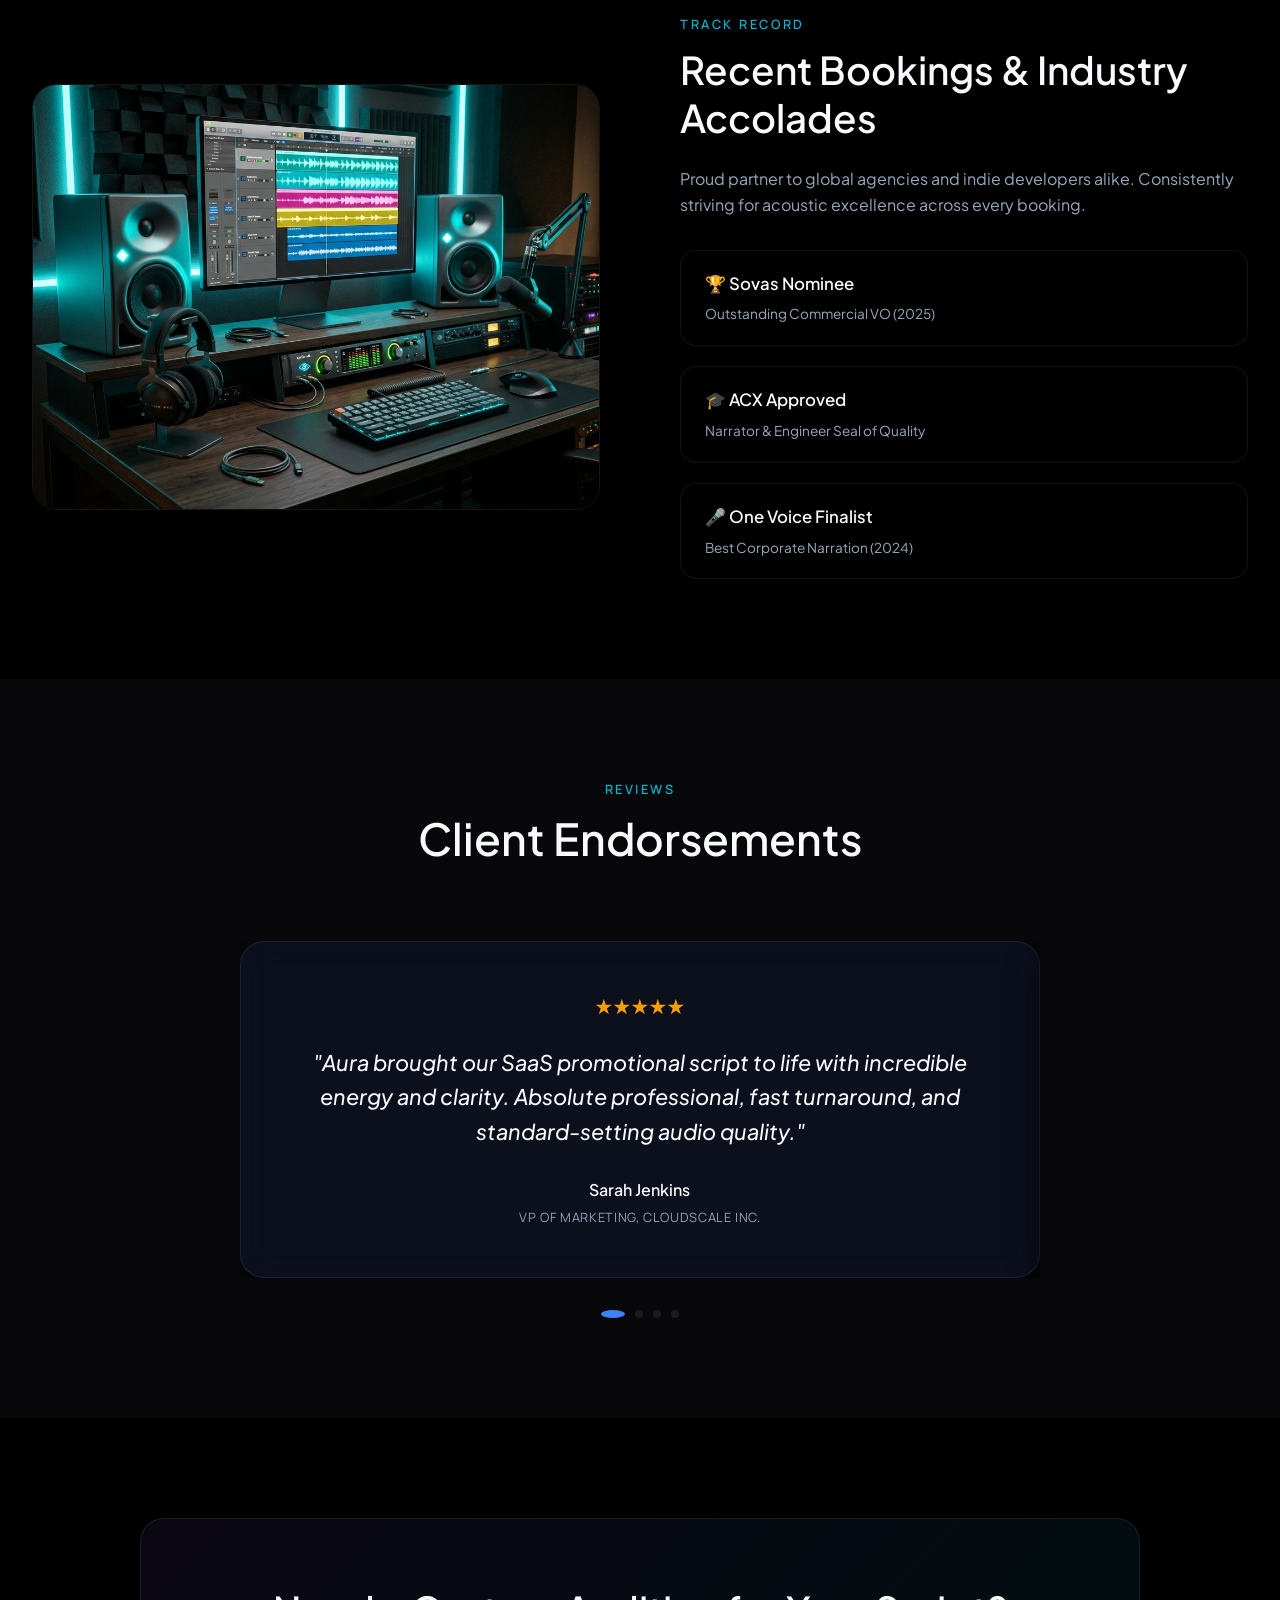
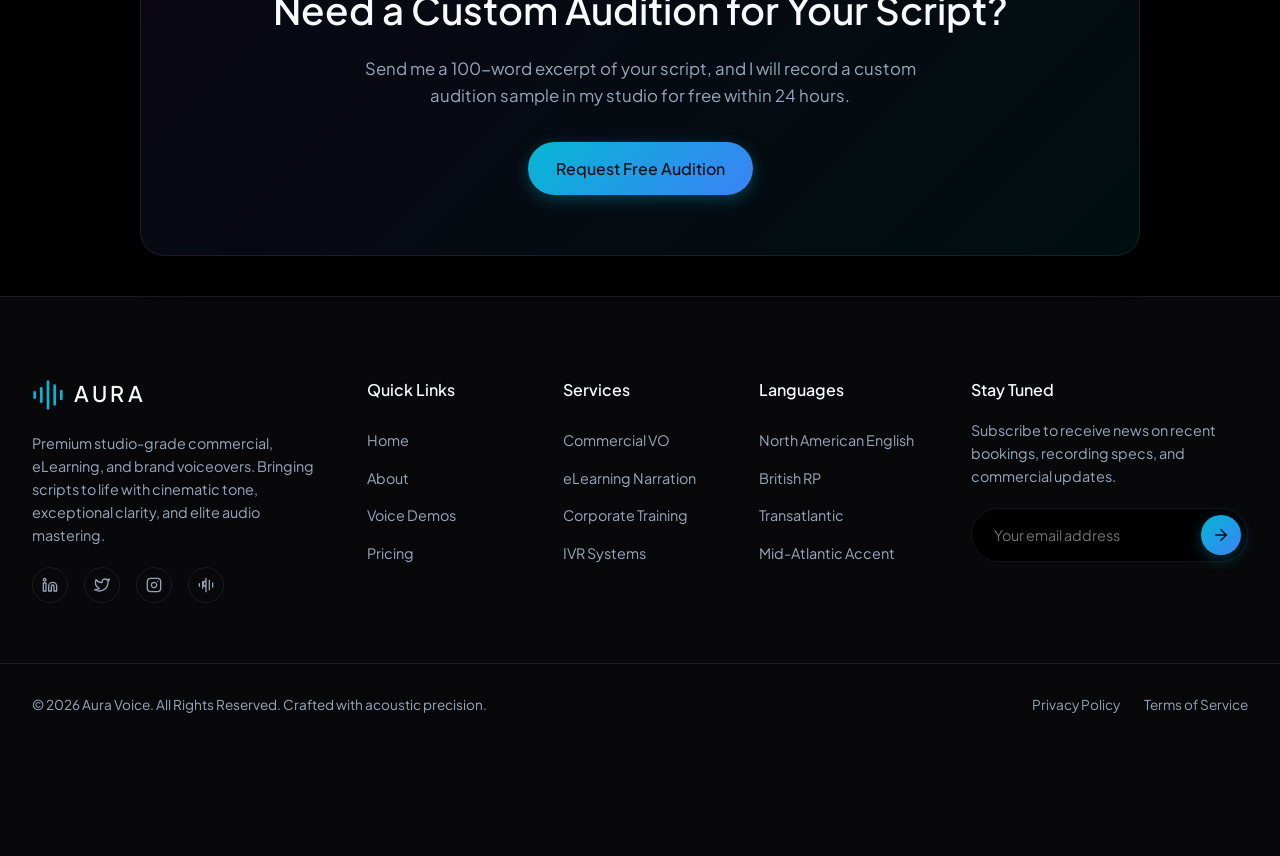
==== commit ada47d3d: "sdccccsdcsdc" ====
--- a/index.html
+++ b/index.html
@@ -94,7 +94,7 @@
             <path d="M12 2v20M17 5v14M22 9v6M7 7v10M2 10v4" />
           </svg>
         </span>
-        <span class="logo-text">AURA<span>
+        <span class="logo-text">AURA</span>
       </a>
 
       <!-- Desktop Nav Menu -->
@@ -116,11 +116,13 @@
       <div class="nav-controls">
         <!-- RTL Toggle -->
         <button class="rtl-toggle-btn" id="rtl-toggle-btn" aria-label="Toggle text direction">
-          <svg class="rtl-icon-ltr" xmlns="http://www.w3.org/2000/svg" viewBox="0 0 24 24" fill="none" stroke="currentColor" stroke-width="2" stroke-linecap="round" stroke-linejoin="round">
+          <svg class="rtl-icon-ltr" xmlns="http://www.w3.org/2000/svg" viewBox="0 0 24 24" fill="none"
+            stroke="currentColor" stroke-width="2" stroke-linecap="round" stroke-linejoin="round">
             <path d="M4 6h16M4 12h10M4 18h16" />
             <polyline points="10 8 14 12 10 16" />
           </svg>
-          <svg class="rtl-icon-rtl" xmlns="http://www.w3.org/2000/svg" viewBox="0 0 24 24" fill="none" stroke="currentColor" stroke-width="2" stroke-linecap="round" stroke-linejoin="round">
+          <svg class="rtl-icon-rtl" xmlns="http://www.w3.org/2000/svg" viewBox="0 0 24 24" fill="none"
+            stroke="currentColor" stroke-width="2" stroke-linecap="round" stroke-linejoin="round">
             <path d="M20 6H4M20 12H10M20 18H4" />
             <polyline points="14 8 10 12 14 16" />
           </svg>
@@ -164,7 +166,7 @@
             <path d="M12 2v20M17 5v14M22 9v6M7 7v10M2 10v4" />
           </svg>
         </span>
-        <span class="logo-text">AURA<span>VOICE</span></span>
+        <span class="logo-text">AURA</span>
       </a>
       <button class="drawer-close" id="drawer-close" aria-label="Close mobile menu">
         <svg xmlns="http://www.w3.org/2000/svg" viewBox="0 0 24 24" fill="none" stroke="currentColor" stroke-width="2"
@@ -227,7 +229,7 @@
               <path d="M12 2v20M17 5v14M22 9v6M7 7v10M2 10v4" />
             </svg>
           </span>
-          <span class="logo-text">AURA<span>VOICE</span></span>
+          <span class="logo-text">AURA</span>
         </a>
         <p class="footer-desc">Premium studio-grade commercial, eLearning, and brand voiceovers. Bringing scripts to
           life with cinematic tone, exceptional clarity, and elite audio mastering.</p>
@@ -433,7 +435,8 @@
 
   <!-- Floating Scroll to Top Button -->
   <button class="scroll-top-btn" id="scroll-top-btn" aria-label="Scroll to top">
-    <svg xmlns="http://www.w3.org/2000/svg" viewBox="0 0 24 24" fill="none" stroke="currentColor" stroke-width="2.5" stroke-linecap="round" stroke-linejoin="round">
+    <svg xmlns="http://www.w3.org/2000/svg" viewBox="0 0 24 24" fill="none" stroke="currentColor" stroke-width="2.5"
+      stroke-linecap="round" stroke-linejoin="round">
       <polyline points="18 15 12 9 6 15"></polyline>
     </svg>
   </button>
--- a/css/main.css
+++ b/css/main.css
@@ -577,13 +577,16 @@
 .view-transition-container {
   min-height: calc(100vh - var(--header-height) - var(--player-height));
   margin-top: var(--header-height);
-  padding-bottom: calc(var(--player-height) + 40px);
+  padding-bottom: 0;
   position: relative;
   width: 100%;
 }
 .page-view {
   width: 100%;
   animation: page-fade-in 0.6s cubic-bezier(0.16, 1, 0.3, 1) forwards;
+}
+.page-view > *:last-child {
+  padding-bottom: 40px !important;
 }
 
 /* --- Keyframe Animations --- */
--- a/css/components.css
+++ b/css/components.css
@@ -25,10 +25,14 @@
   flex-wrap: wrap;
   gap: 32px;
   justify-content: center;
+  align-items: stretch;
 }
 .card-grid-center > * {
   flex: 0 1 360px;
   width: 100%;
+}
+.card-grid-center .card {
+  height: auto;
 }
 
 .card-grid-featured {
@@ -38,9 +42,14 @@
   justify-content: center;
   width: 100%;
 }
-@media (max-width: 1024px) {
+@media (max-width: 1024px) and (min-width: 769px) {
   .card-grid-featured {
     grid-template-columns: repeat(2, 1fr);
+  }
+  .card-grid-featured > *:nth-child(3) {
+    grid-column: span 2;
+    justify-self: center;
+    width: calc((100% - 32px) / 2);
   }
 }
 @media (max-width: 768px) {
@@ -271,7 +280,7 @@
 .form-label {
   font-size: 0.85rem;
   font-weight: var(--weight-lead);
-  color: var(--text-secondary);
+  color: var(--text-primary);
   margin-bottom: 8px;
   transition: var(--transition-smooth);
 }
@@ -716,7 +725,7 @@
 .global-footer {
   background-color: var(--bg-secondary);
   border-top: 1px solid var(--border-color);
-  padding: 80px 0 40px;
+  padding: 80px 0 140px;
   margin-top: auto;
 }
 .footer-container {
--- a/css/views/home.css
+++ b/css/views/home.css
@@ -498,8 +498,10 @@
 }
 .studio-table:not(:has(thead)) th {
   width: 35%;
-  text-align: left;
-  padding: 16px 0;
+  text-align: start;
+  padding-block: 16px;
+  padding-inline-start: 0;
+  padding-inline-end: 16px;
   font-weight: var(--weight-bold);
   color: var(--text-primary);
   font-size: 0.95rem;
@@ -507,7 +509,10 @@
 }
 .studio-table:not(:has(thead)) td {
   width: 65%;
-  padding: 16px 0;
+  text-align: start;
+  padding-block: 16px;
+  padding-inline-start: 16px;
+  padding-inline-end: 0;
   color: var(--text-secondary);
   font-size: 0.95rem;
   vertical-align: top;
@@ -520,9 +525,27 @@
 }
 .studio-table:has(thead) th,
 .studio-table:has(thead) td {
-  text-align: left;
+  text-align: start;
   vertical-align: middle;
   padding: 12px;
+}
+
+/* RTL overrides for studio specs table */
+[dir="rtl"] .studio-table:not(:has(thead)) th {
+  text-align: right;
+  padding-block: 16px;
+  padding-inline-start: 0;
+  padding-inline-end: 16px;
+}
+[dir="rtl"] .studio-table:not(:has(thead)) td {
+  text-align: right;
+  padding-block: 16px;
+  padding-inline-start: 16px;
+  padding-inline-end: 0;
+}
+[dir="rtl"] .studio-table:has(thead) th,
+[dir="rtl"] .studio-table:has(thead) td {
+  text-align: right;
 }
 .studio-table:has(thead) th:first-child,
 .studio-table:has(thead) td:first-child {
@@ -537,12 +560,14 @@
 @media (max-width: 1024px) {
   .studio-table:not(:has(thead)) th {
     width: 35%;
-    padding: 12px 0;
+    padding-block: 12px;
+    padding-inline: 0;
     font-size: 0.9rem;
   }
   .studio-table:not(:has(thead)) td {
     width: 65%;
-    padding: 12px 0;
+    padding-block: 12px;
+    padding-inline: 0;
     font-size: 0.9rem;
   }
   .studio-table:has(thead) th,
@@ -554,12 +579,14 @@
 @media (max-width: 768px) {
   .studio-table:not(:has(thead)) th {
     width: 40%;
-    padding: 10px 0;
+    padding-block: 10px;
+    padding-inline: 0;
     font-size: 0.85rem;
   }
   .studio-table:not(:has(thead)) td {
     width: 60%;
-    padding: 10px 0;
+    padding-block: 10px;
+    padding-inline: 0;
     font-size: 0.85rem;
   }
   .studio-table:has(thead) th,
@@ -571,12 +598,14 @@
 @media (max-width: 480px) {
   .studio-table:not(:has(thead)) th {
     width: 45%;
-    padding: 8px 0;
+    padding-block: 8px;
+    padding-inline: 0;
     font-size: 0.8rem;
   }
   .studio-table:not(:has(thead)) td {
     width: 55%;
-    padding: 8px 0;
+    padding-block: 8px;
+    padding-inline: 0;
     font-size: 0.8rem;
   }
   .studio-table:has(thead) th,
@@ -735,20 +764,38 @@
 
 /* Responsive Home overrides */
 @media (max-width: 1024px) {
-  .hero-container,
+  .hero-container {
+    display: grid !important;
+    grid-template-columns: 1fr !important;
+    text-align: center;
+  }
   .home2-view .hero-container {
     display: grid !important;
     grid-template-columns: 1fr !important;
-    text-align: center;
+    text-align: start !important;
   }
   .home2-view .hero-stats-mini {
-    justify-content: center;
+    justify-content: flex-start !important;
   }
   .hero-badge {
     margin-bottom: 16px;
   }
   .hero-ctas {
     justify-content: center;
+  }
+  .home2-view .hero-text-content {
+    text-align: start !important;
+  }
+  .home2-view .hero-text-content h1 {
+    text-align: start !important;
+  }
+  .home2-view .hero-lead {
+    text-align: start !important;
+    margin-inline-start: 0 !important;
+    margin-inline-end: auto !important;
+  }
+  .home2-view .hero-ctas {
+    justify-content: flex-start !important;
   }
   .grid-split-2 {
     grid-template-columns: 1fr;
@@ -770,16 +817,103 @@
   display: flex;
   gap: 32px;
   overflow-x: auto;
-  padding: 16px 32px;
+  padding: 16px 32px 40px;
   scrollbar-width: none;
   justify-content: flex-start;
 }
 .horizontal-scroll-container-flex::-webkit-scrollbar {
   display: none;
+}
+.horizontal-slide-item {
+  flex: 0 0 350px;
+  background: var(--card-bg);
+  padding: 24px;
+  border-radius: var(--radius-md);
+  border: 1px solid var(--glass-border);
+  display: flex;
+  flex-direction: column;
+  align-items: center;
+  text-align: center;
 }
 @media (min-width: 1200px) {
   .horizontal-scroll-container-flex {
     justify-content: center;
-    padding: 16px 0;
-  }
-}
+    padding: 16px 0 40px;
+  }
+}
+@media (max-width: 1024px) {
+  .horizontal-scroll-container-flex {
+    justify-content: center;
+    padding: 16px 0 40px;
+    gap: 24px;
+  }
+  .horizontal-slide-item {
+    flex: 0 1 290px;
+  }
+}
+@media (max-width: 900px) {
+  .horizontal-scroll-container-flex {
+    justify-content: flex-start;
+    padding: 16px 32px 40px;
+    gap: 32px;
+  }
+  .horizontal-slide-item {
+    flex: 0 0 320px;
+  }
+}
+
+/* Horizontal Scroll Buttons styling for Home2 recent campaigns */
+.scroll-wrapper {
+  position: relative;
+  width: 100%;
+}
+
+.scroll-btn {
+  position: absolute;
+  top: 50%;
+  transform: translateY(-50%);
+  width: 44px;
+  height: 44px;
+  border-radius: 50%;
+  background: rgba(10, 11, 16, 0.7);
+  border: 1px solid var(--glass-border);
+  color: var(--text-primary);
+  display: flex;
+  align-items: center;
+  justify-content: center;
+  cursor: pointer;
+  z-index: 10;
+  transition: all 0.3s ease;
+  backdrop-filter: blur(8px);
+  box-shadow: 0 4px 12px rgba(0, 0, 0, 0.3);
+}
+
+.scroll-btn:hover {
+  background: rgba(139, 92, 246, 0.2);
+  border-color: var(--primary-purple);
+  color: var(--accent-cyan);
+}
+
+.scroll-btn-left {
+  left: 10px;
+}
+
+.scroll-btn-right {
+  right: 10px;
+}
+
+@media (min-width: 1025px) {
+  .scroll-btn {
+    display: none !important;
+  }
+}
+
+@media (max-width: 1024px) {
+  .scroll-btn {
+    display: flex !important;
+  }
+  .horizontal-scroll-container-flex {
+    padding-left: 60px !important;
+    padding-right: 60px !important;
+  }
+}
--- a/css/views/demos.css
+++ b/css/views/demos.css
@@ -85,11 +85,15 @@
   flex-wrap: wrap;
   gap: 32px;
   justify-content: center;
+  align-items: stretch;
   transition: all 0.5s ease;
 }
 .demos-list-grid > .demo-list-card {
   flex: 0 1 360px;
   width: 100%;
+}
+.demos-list-grid .card {
+  height: auto;
 }
 
 /* Hide cards animation */
--- a/css/views/languages.css
+++ b/css/views/languages.css
@@ -58,9 +58,31 @@
   .accents-showcase-grid {
     grid-template-columns: repeat(2, 1fr);
   }
+  .accents-showcase-grid > *:nth-child(3) {
+    grid-column: span 2;
+    justify-self: center;
+    width: calc(50% - 16px);
+  }
 }
 @media (max-width: 600px) {
   .accents-showcase-grid {
     grid-template-columns: 1fr;
   }
+  .accents-showcase-grid > *:nth-child(3) {
+    grid-column: auto;
+    justify-self: stretch;
+    width: 100%;
+  }
 }
+
+/* Center 3rd language card in tab view and 1024px */
+@media (max-width: 1024px) and (min-width: 769px) {
+  .languages-view .card-grid {
+    grid-template-columns: repeat(2, 1fr);
+  }
+  .languages-view .card-grid > *:nth-child(3) {
+    grid-column: span 2;
+    justify-self: center;
+    width: calc((100% - 32px) / 2);
+  }
+}
--- a/css/views/pricing.css
+++ b/css/views/pricing.css
@@ -9,7 +9,7 @@
   display: grid;
   grid-template-columns: repeat(auto-fill, minmax(280px, 1fr));
   gap: 32px;
-  margin-bottom: 80px;
+  margin-bottom: 120px;
 }
 
 /* Plan card popularity highlight card rules */
@@ -69,16 +69,19 @@
   gap: 12px;
   flex-grow: 1; /* Pushes the button to the bottom */
   padding: 0;
-  margin: 0;
+  margin: 20px 0 0 0;
+  width: 100%;
+  max-width: 290px;
+  align-self: center;
 }
 .pricing-features-list li {
   font-size: 0.875rem;
   color: var(--text-secondary);
   display: flex;
   gap: 10px;
-  align-items: center;
-  justify-content: center;
-  text-align: center;
+  align-items: flex-start;
+  justify-content: flex-start;
+  text-align: left;
 }
 .pricing-features-list li span {
   color: var(--accent-cyan);
@@ -90,12 +93,13 @@
 [dir="rtl"] .pricing-features-list li,
 .rtl .pricing-features-list li {
   direction: ltr;
-  text-align: center;
+  text-align: left;
+  justify-content: flex-start;
 }
 
 /* Comparison Table section */
 .pricing-comparison-section {
-  margin-top: 100px;
+  margin-top: 120px;
 }
 .pricing-comparison-section h2 {
   text-align: center;
@@ -129,7 +133,7 @@
   background-color: rgba(248, 250, 252, 0.02);
 }
 .comparison-table td {
-  color: var(--text-secondary);
+  color: var(--text-primary);
 }
 .comparison-table tbody tr:last-child th,
 .comparison-table tbody tr:last-child td {
@@ -142,18 +146,18 @@
   background-color: rgba(248, 250, 252, 0.01);
 }
 
-/* Table responsiveness for 1024p view, tab view, and mobile view (Category B) */
+@media (max-width: 1240px) and (min-width: 968px) {
+  .pricing-cards-grid {
+    grid-template-columns: repeat(3, 1fr);
+  }
+  .pricing-cards-grid > *:nth-child(4) {
+    grid-column: span 3;
+    justify-self: center;
+    width: calc((100% - 64px) / 3);
+  }
+}
+
 @media (max-width: 1024px) {
-  .comparison-table {
-    table-layout: fixed;
-    width: 100%;
-  }
-  .comparison-table th:first-child, .comparison-table td:first-child {
-    width: 28%;
-  }
-  .comparison-table th:not(:first-child), .comparison-table td:not(:first-child) {
-    width: 18%;
-  }
   .comparison-table th, .comparison-table td {
     padding: 16px 12px;
     font-size: 0.85rem;
@@ -161,33 +165,23 @@
 }
 @media (max-width: 768px) {
   .comparison-table {
-    table-layout: fixed;
+    table-layout: auto;
     width: 100%;
-  }
-  .comparison-table th:first-child, .comparison-table td:first-child {
-    width: 32%;
-  }
-  .comparison-table th:not(:first-child), .comparison-table td:not(:first-child) {
-    width: 17%;
+    min-width: 700px;
   }
   .comparison-table th, .comparison-table td {
-    padding: 12px 8px;
-    font-size: 0.75rem;
+    padding: 16px 14px;
+    font-size: 0.85rem;
   }
 }
 @media (max-width: 480px) {
   .comparison-table {
-    table-layout: fixed;
+    table-layout: auto;
     width: 100%;
-  }
-  .comparison-table th:first-child, .comparison-table td:first-child {
-    width: 36%;
-  }
-  .comparison-table th:not(:first-child), .comparison-table td:not(:first-child) {
-    width: 16%;
+    min-width: 700px;
   }
   .comparison-table th, .comparison-table td {
-    padding: 10px 4px;
-    font-size: 0.65rem;
+    padding: 14px 10px;
+    font-size: 0.8rem;
   }
 }
--- a/css/views/audition.css
+++ b/css/views/audition.css
@@ -7,6 +7,8 @@
 /* Submit wrapper button alignments */
 .form-submit-wrapper {
   margin-top: 32px;
+  display: flex;
+  justify-content: center;
 }
 
 /* Make forms responsive to smaller devices */
--- a/css/views/contact.css
+++ b/css/views/contact.css
@@ -28,7 +28,7 @@
   margin-bottom: 12px;
 }
 .contact-details-panel p {
-  color: var(--text-secondary);
+  color: var(--text-primary);
   font-size: 0.95rem;
   margin-bottom: 32px;
 }
@@ -43,18 +43,15 @@
 .contact-info-item {
   display: flex;
   gap: 20px;
-  align-items: flex-start;
+  align-items: center;
   justify-content: flex-start;
 }
 .ci-icon {
-  width: 44px;
-  height: 44px;
-  border-radius: 50%;
-  background: var(--border-color);
+  width: 28px;
+  height: 28px;
   display: flex;
   align-items: center;
   justify-content: center;
-  font-size: 1.25rem;
   flex-shrink: 0;
 }
 .contact-info-item > div {
@@ -72,7 +69,7 @@
 }
 .contact-info-item p {
   font-size: 0.9rem;
-  color: var(--text-secondary);
+  color: var(--text-primary);
   margin: 0;
   text-align: left;
 }
@@ -131,3 +128,25 @@
     padding: 32px;
   }
 }
+@media (max-width: 600px) {
+  .studio-map-container {
+    height: auto;
+    display: flex;
+    flex-direction: column;
+  }
+  .map-overlay-card {
+    position: relative;
+    top: auto;
+    left: auto;
+    max-width: 100%;
+    border-radius: 0;
+    border: none;
+    border-bottom: 1px solid var(--border-color);
+    padding: 12px 16px;
+    box-shadow: none;
+    background: var(--card-bg);
+  }
+  .studio-vector-map {
+    height: 150px;
+  }
+}
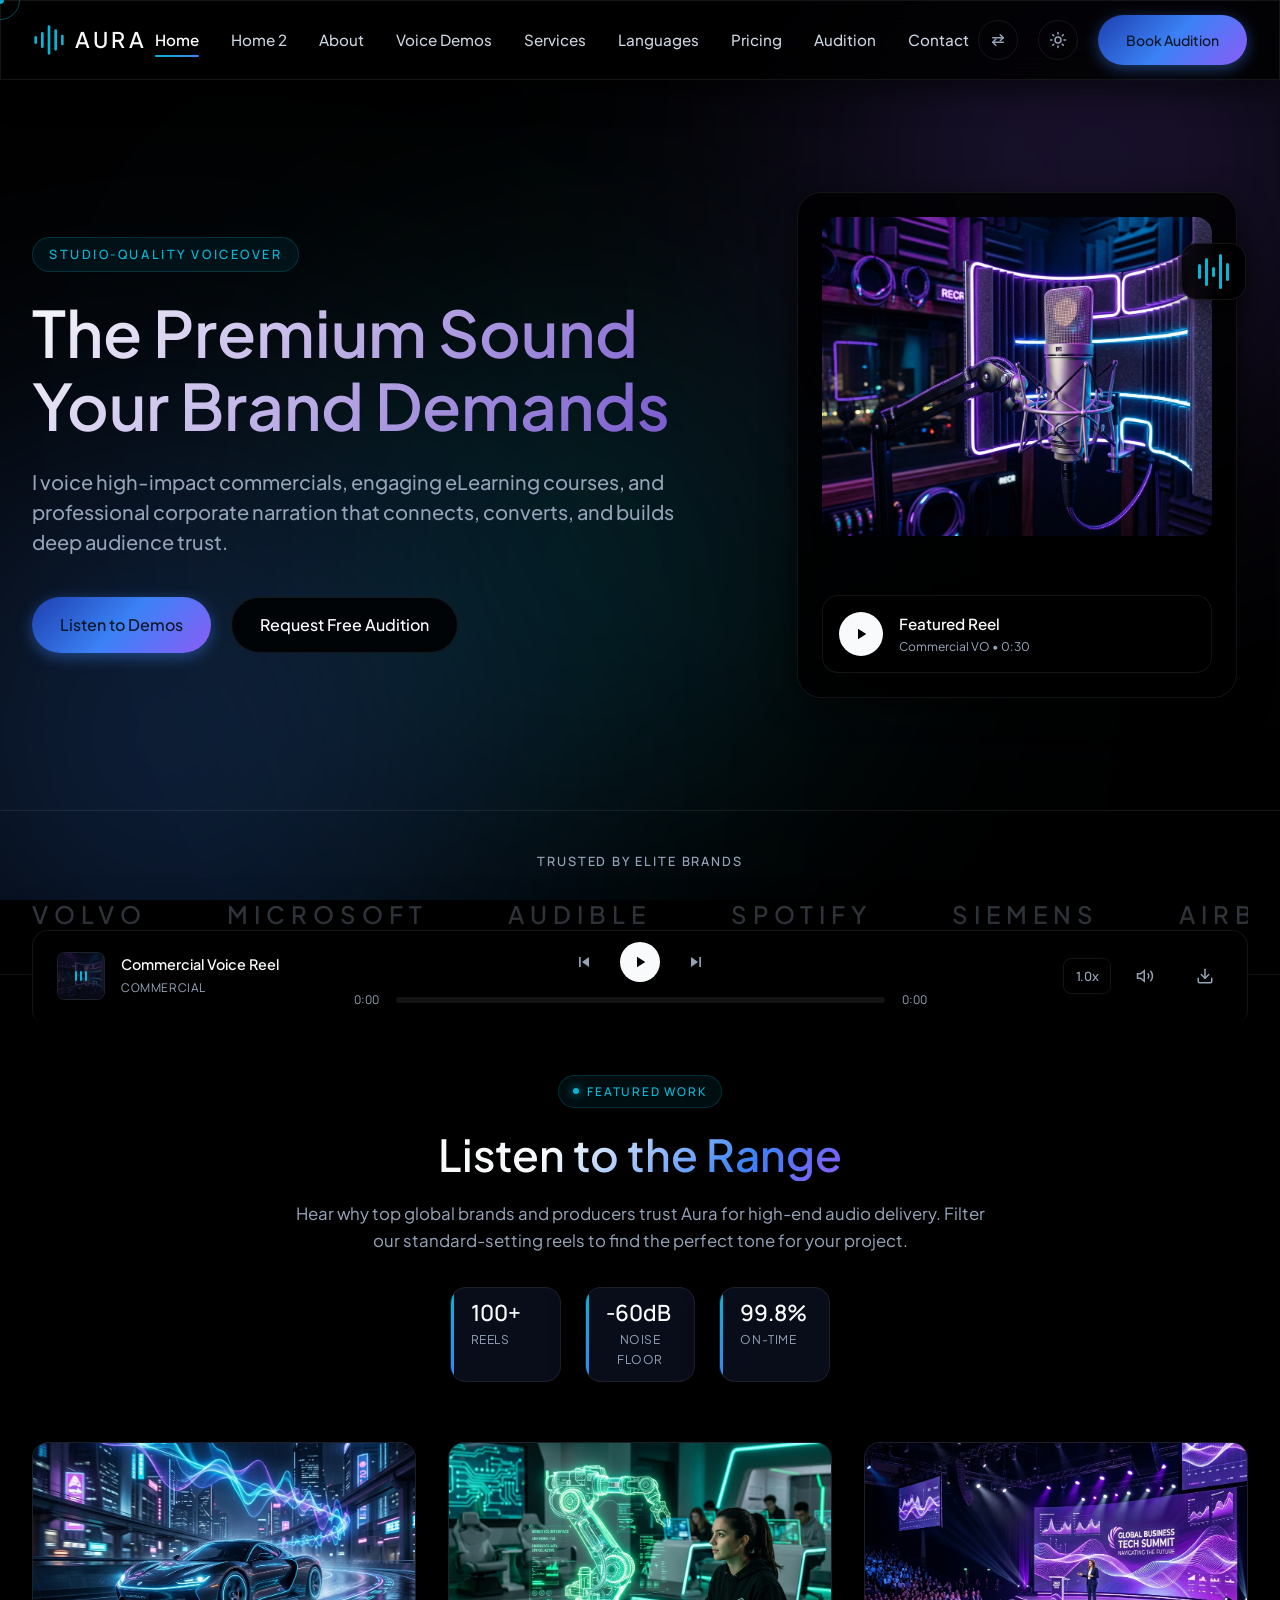
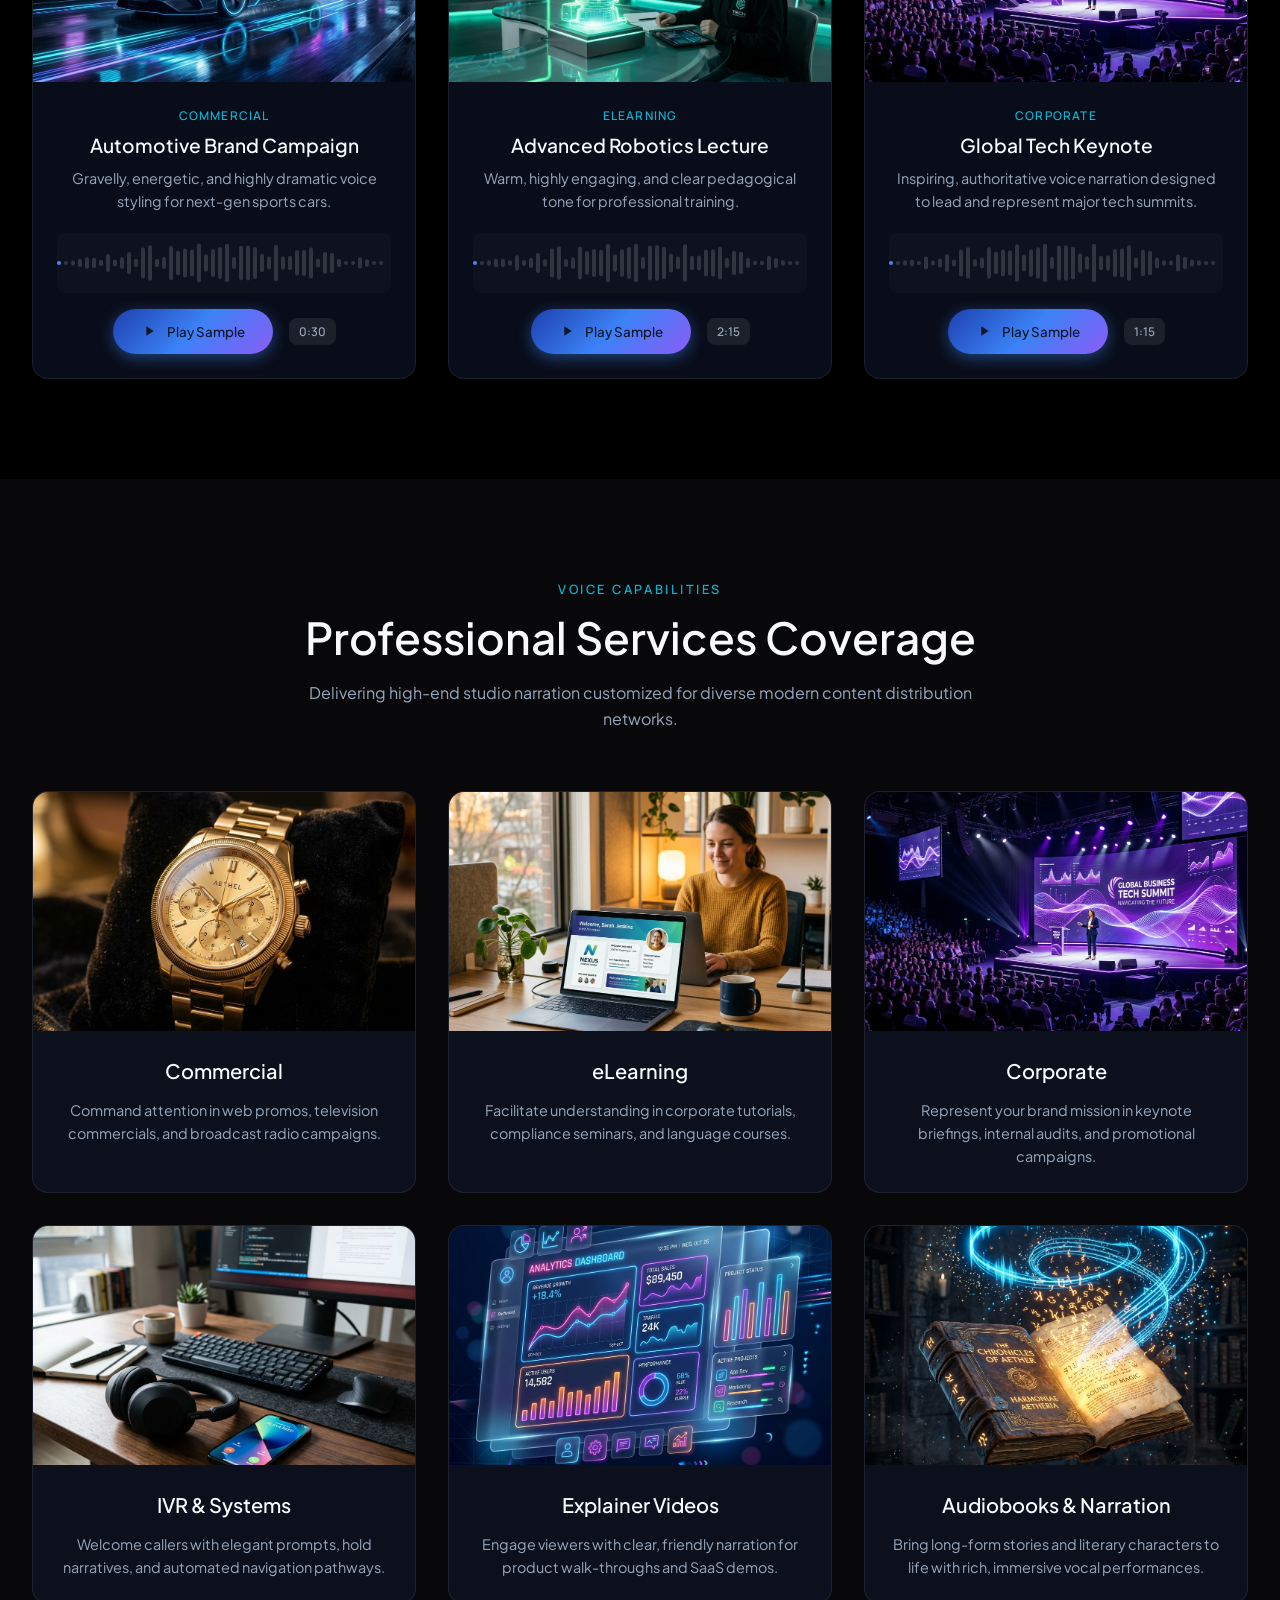
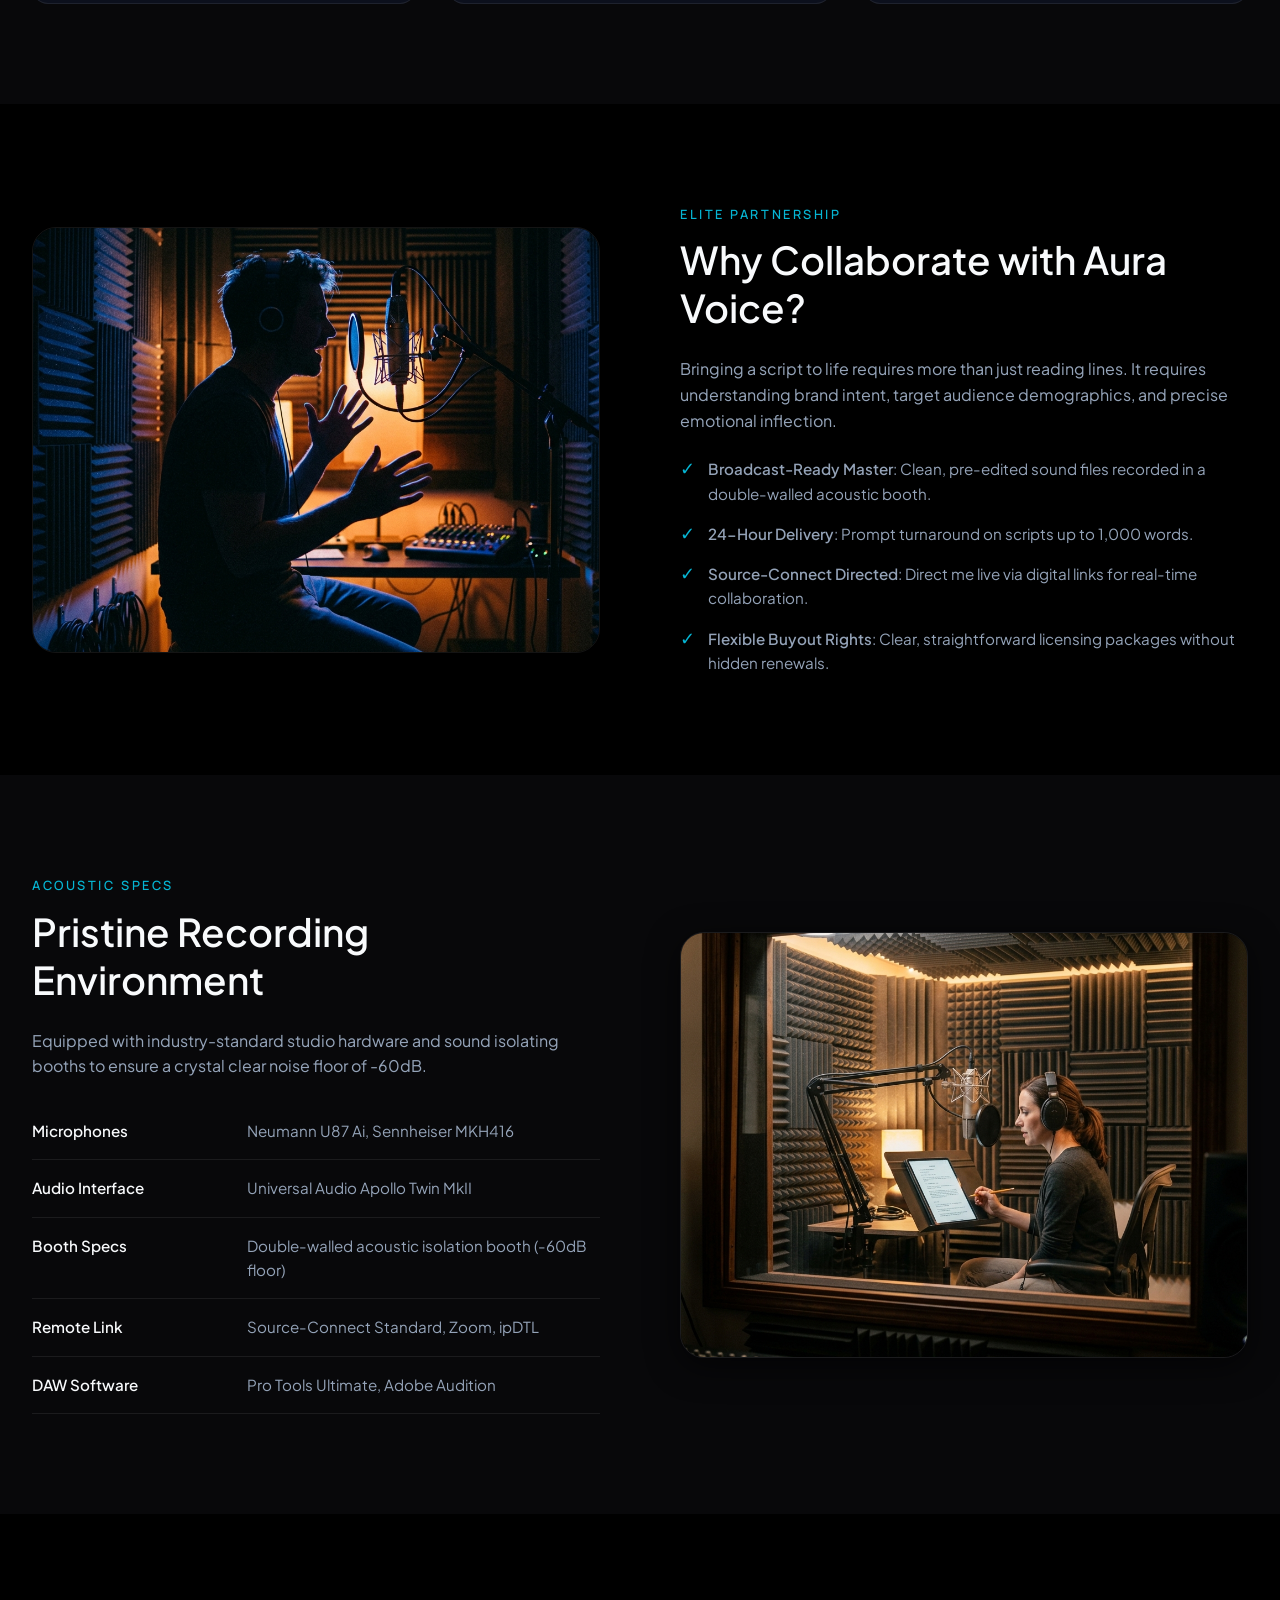
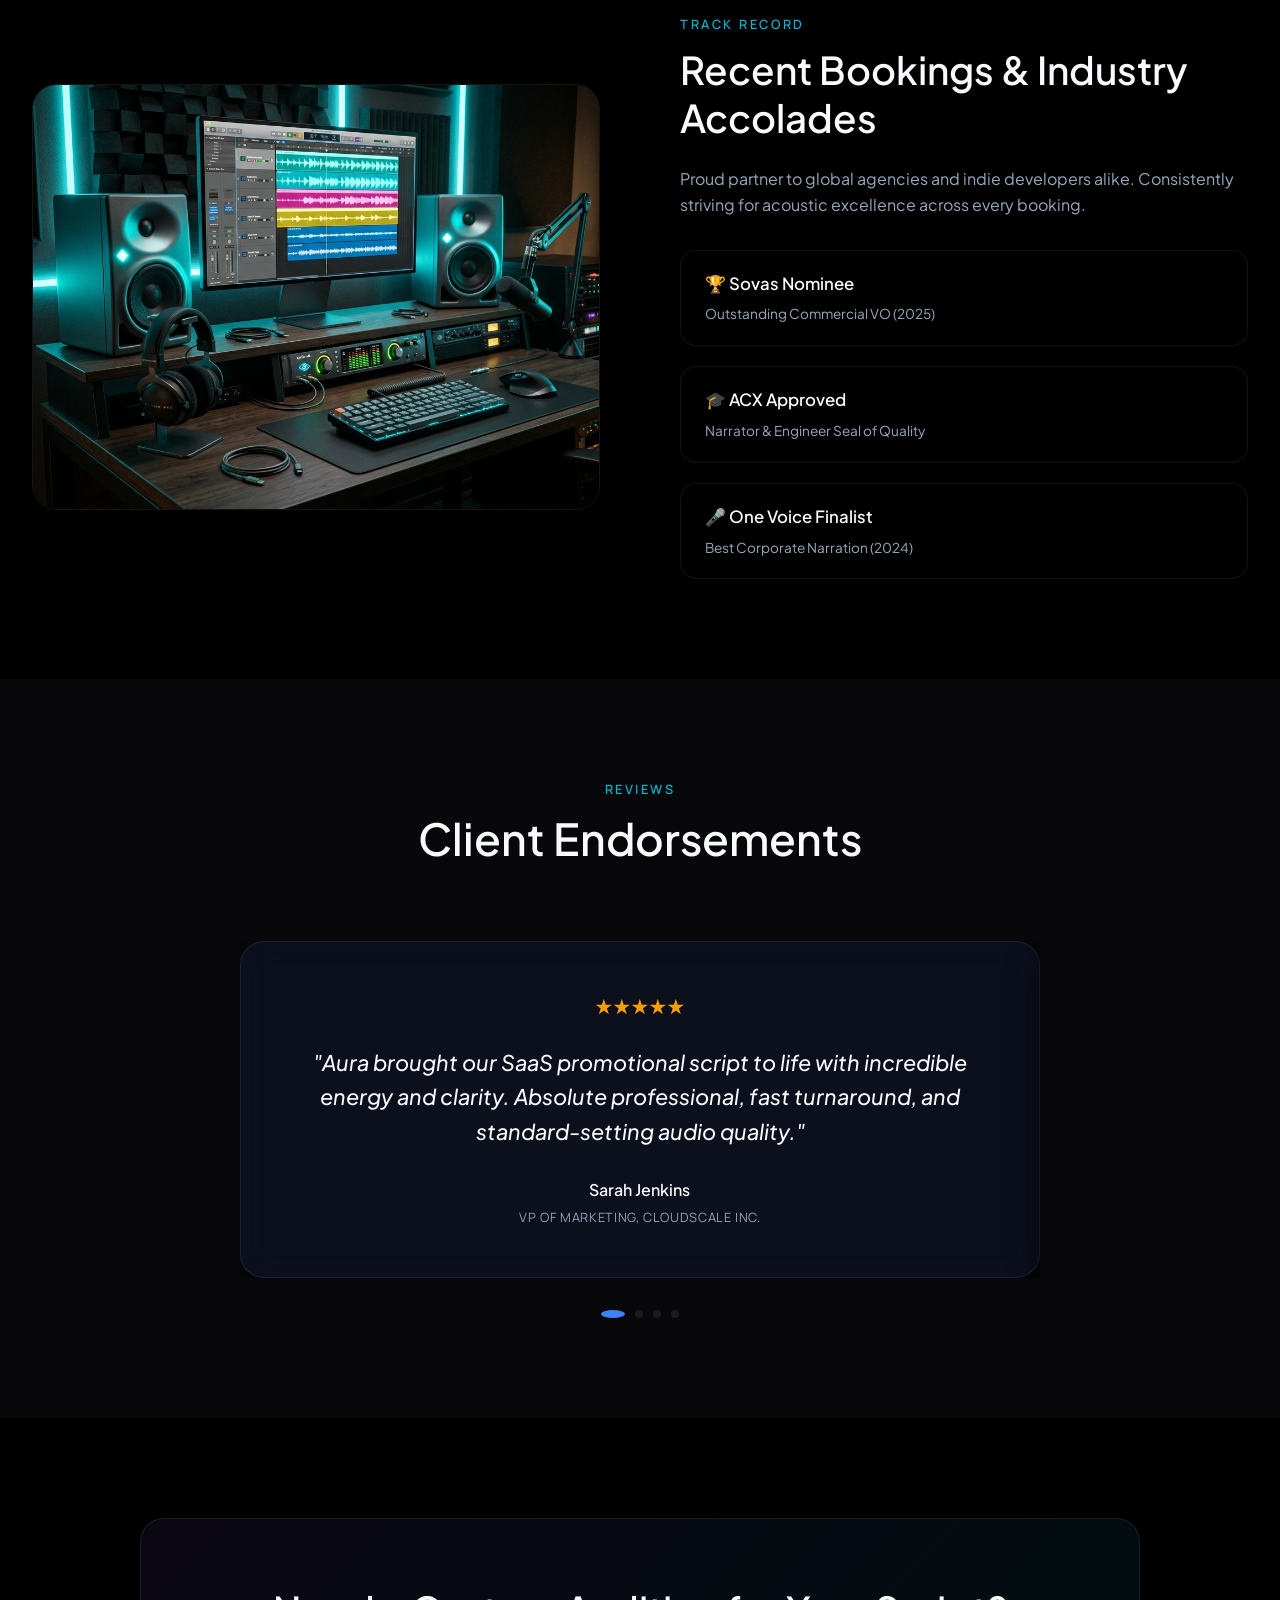
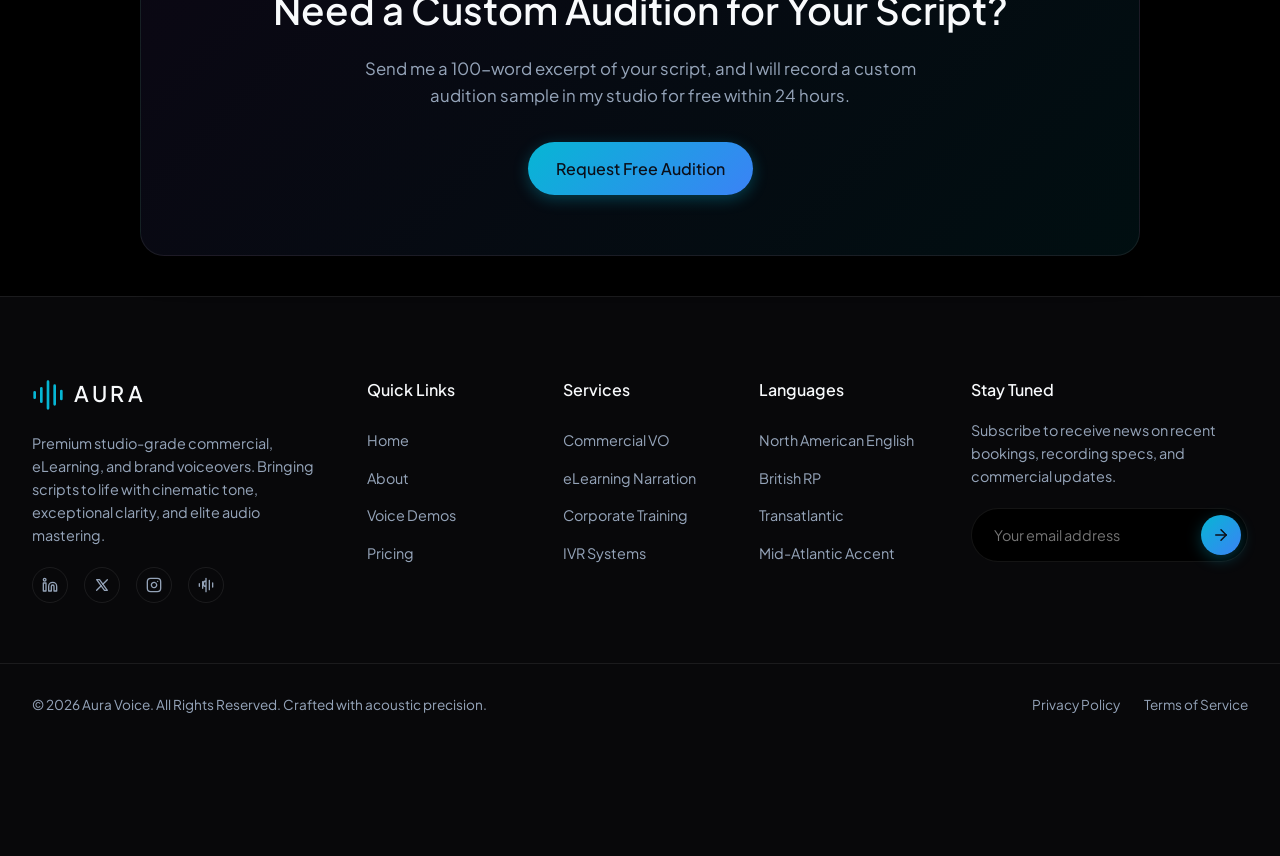
==== commit d0a92aed: "W" ====
--- a/index.html
+++ b/index.html
@@ -116,15 +116,17 @@
       <div class="nav-controls">
         <!-- RTL Toggle -->
         <button class="rtl-toggle-btn" id="rtl-toggle-btn" aria-label="Toggle text direction">
-          <svg class="rtl-icon-ltr" xmlns="http://www.w3.org/2000/svg" viewBox="0 0 24 24" fill="none"
-            stroke="currentColor" stroke-width="2" stroke-linecap="round" stroke-linejoin="round">
-            <path d="M4 6h16M4 12h10M4 18h16" />
-            <polyline points="10 8 14 12 10 16" />
-          </svg>
-          <svg class="rtl-icon-rtl" xmlns="http://www.w3.org/2000/svg" viewBox="0 0 24 24" fill="none"
-            stroke="currentColor" stroke-width="2" stroke-linecap="round" stroke-linejoin="round">
-            <path d="M20 6H4M20 12H10M20 18H4" />
-            <polyline points="14 8 10 12 14 16" />
+          <svg class="rtl-icon-ltr" xmlns="http://www.w3.org/2000/svg" viewBox="0 0 24 24" fill="none" stroke="currentColor" stroke-width="2" stroke-linecap="round" stroke-linejoin="round">
+            <line x1="5" y1="9" x2="19" y2="9" stroke-linecap="round" />
+            <polyline points="15 5 19 9 15 13" />
+            <line x1="19" y1="15" x2="5" y2="15" stroke-linecap="round" />
+            <polyline points="9 11 5 15 9 19" />
+          </svg>
+          <svg class="rtl-icon-rtl" xmlns="http://www.w3.org/2000/svg" viewBox="0 0 24 24" fill="none" stroke="currentColor" stroke-width="2" stroke-linecap="round" stroke-linejoin="round">
+            <line x1="19" y1="9" x2="5" y2="9" stroke-linecap="round" />
+            <polyline points="9 5 5 9 9 13" />
+            <line x1="5" y1="15" x2="19" y2="15" stroke-linecap="round" />
+            <polyline points="15 11 19 15 15 19" />
           </svg>
         </button>
 
@@ -244,11 +246,11 @@
               <circle cx="4" cy="4" r="2" />
             </svg>
           </a>
-          <a href="#" aria-label="Twitter" class="social-link">
+          <a href="#" aria-label="X (formerly Twitter)" class="social-link">
             <svg viewBox="0 0 24 24" fill="none" stroke="currentColor" stroke-width="2" stroke-linecap="round"
               stroke-linejoin="round">
-              <path
-                d="M23 3a10.9 10.9 0 0 1-3.14 1.53 4.48 4.48 0 0 0-7.86 3v1A10.66 10.66 0 0 1 3 4s-4 9 5 13a11.64 11.64 0 0 1-7 2c9 5 20 0 20-11.5a4.5 4.5 0 0 0-.08-.83A7.72 7.72 0 0 0 23 3z" />
+              <path d="M4 4l11.733 16h4.267l-11.733 -16z" />
+              <path d="M4 20l6.768 -6.768m2.46 -2.46l6.772 -6.772" />
             </svg>
           </a>
           <a href="#" aria-label="Instagram" class="social-link">
--- a/css/components.css
+++ b/css/components.css
@@ -222,6 +222,17 @@
   box-shadow: 0 8px 25px rgba(6, 182, 212, 0.5);
 }
 
+.btn-white {
+  background: #ffffff;
+  color: #0b0f19;
+  box-shadow: 0 4px 15px rgba(255, 255, 255, 0.15);
+}
+.btn-white:hover {
+  background: #f8fafc;
+  transform: translateY(-2px) scale(1.02);
+  box-shadow: 0 8px 25px rgba(255, 255, 255, 0.25);
+}
+
 .btn-outline {
   background: transparent;
   border: 1px solid var(--primary-blue);
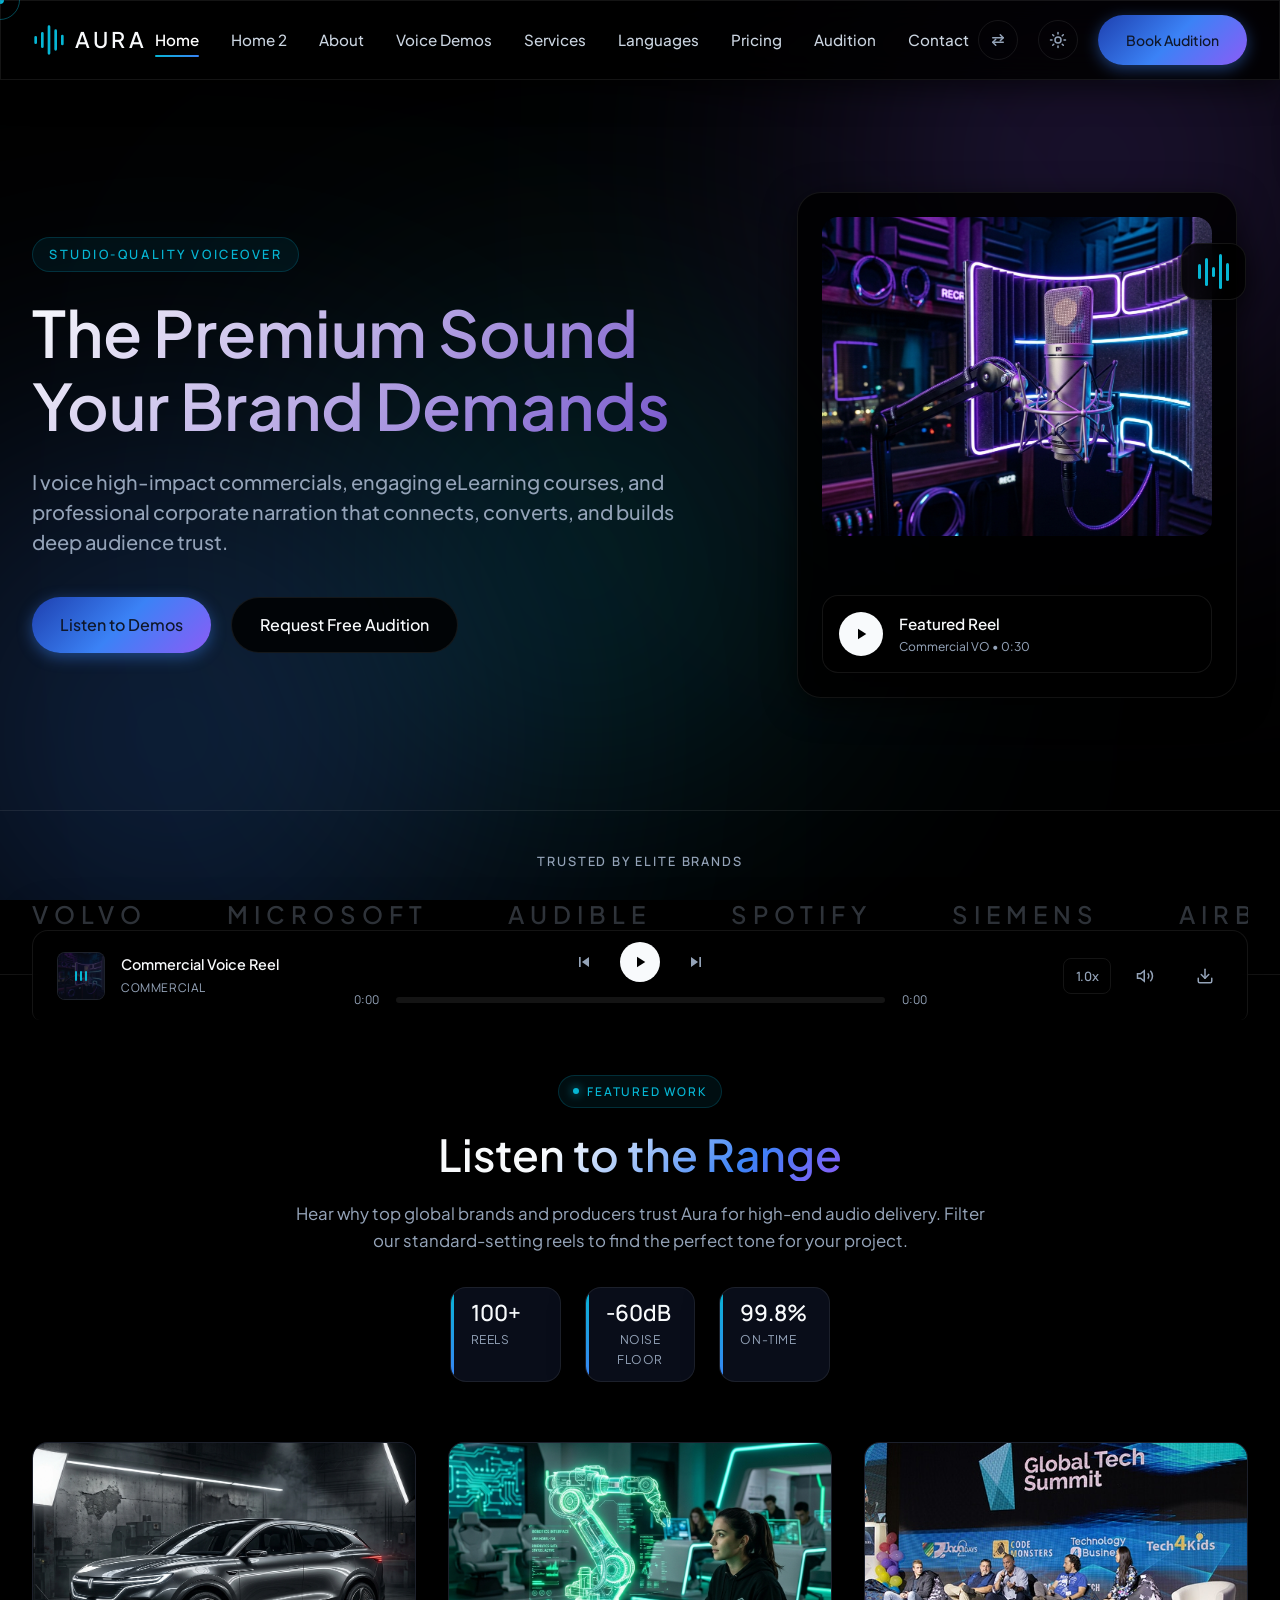
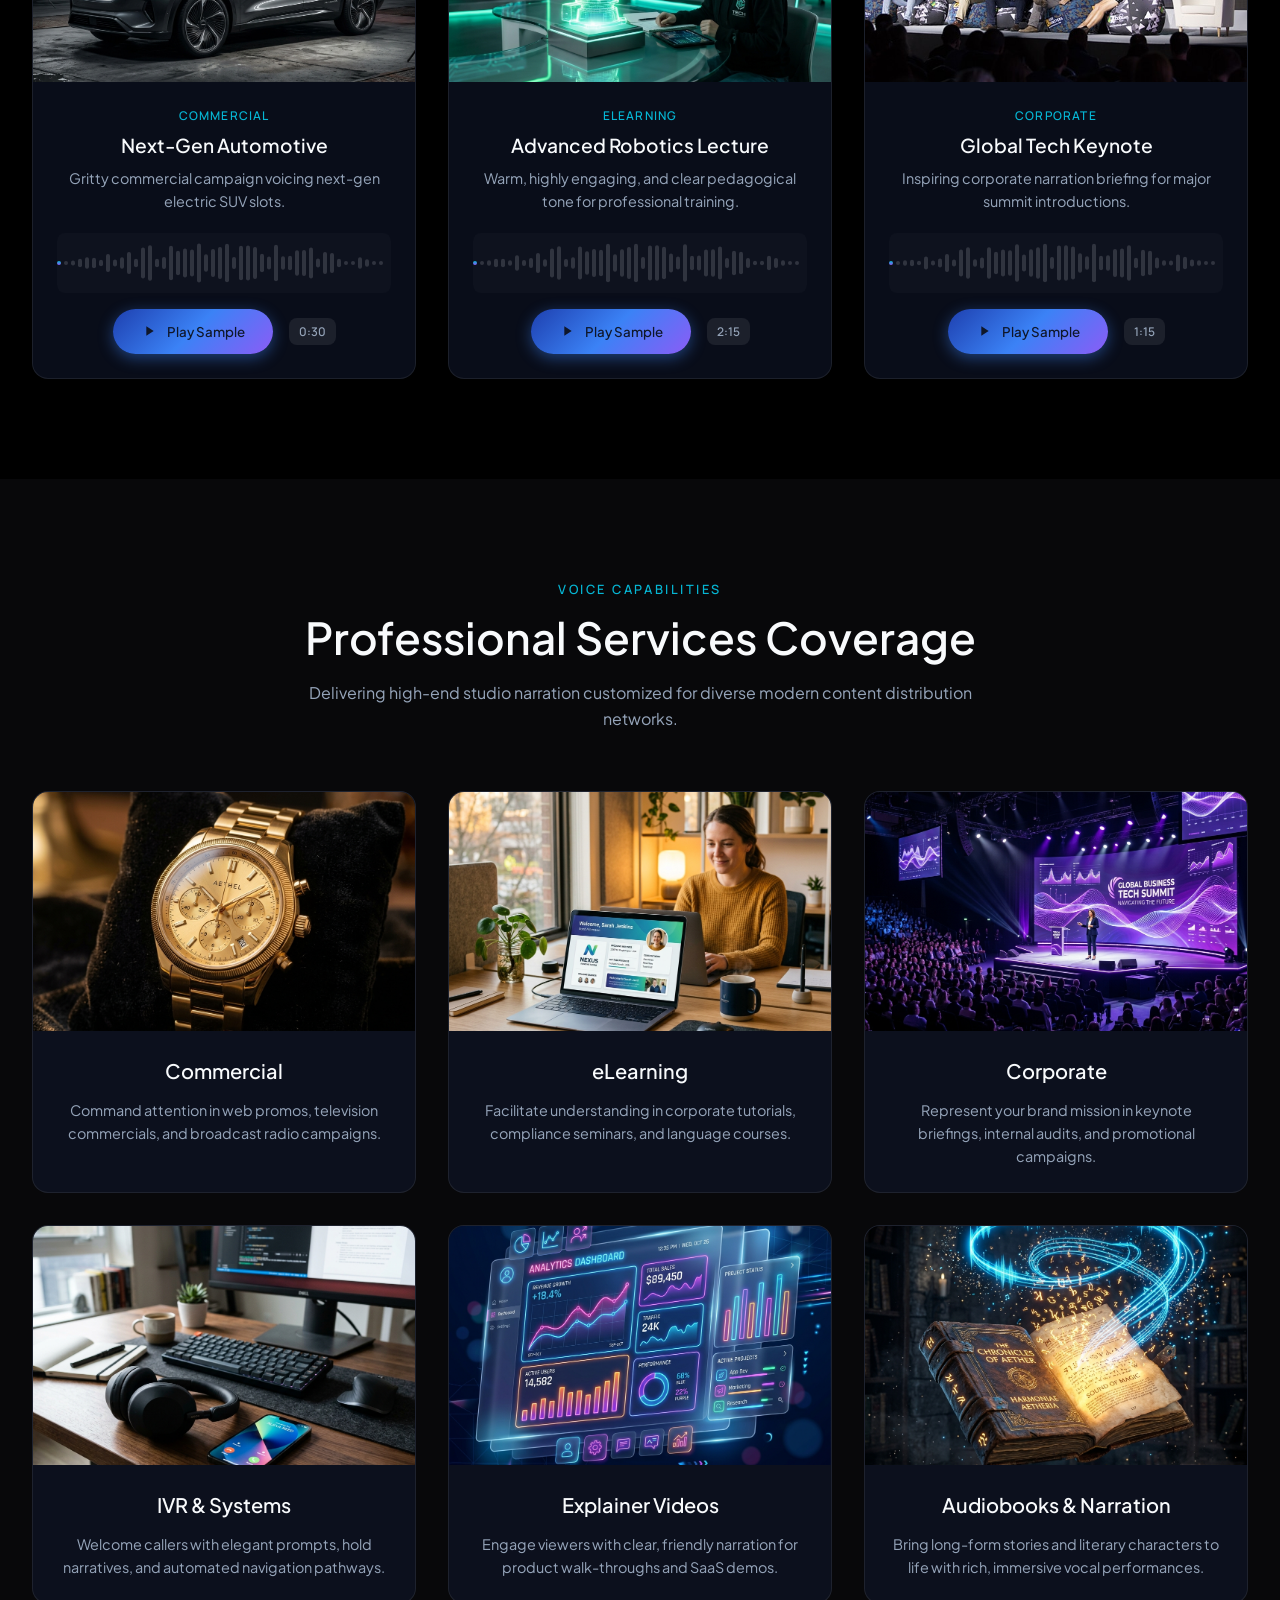
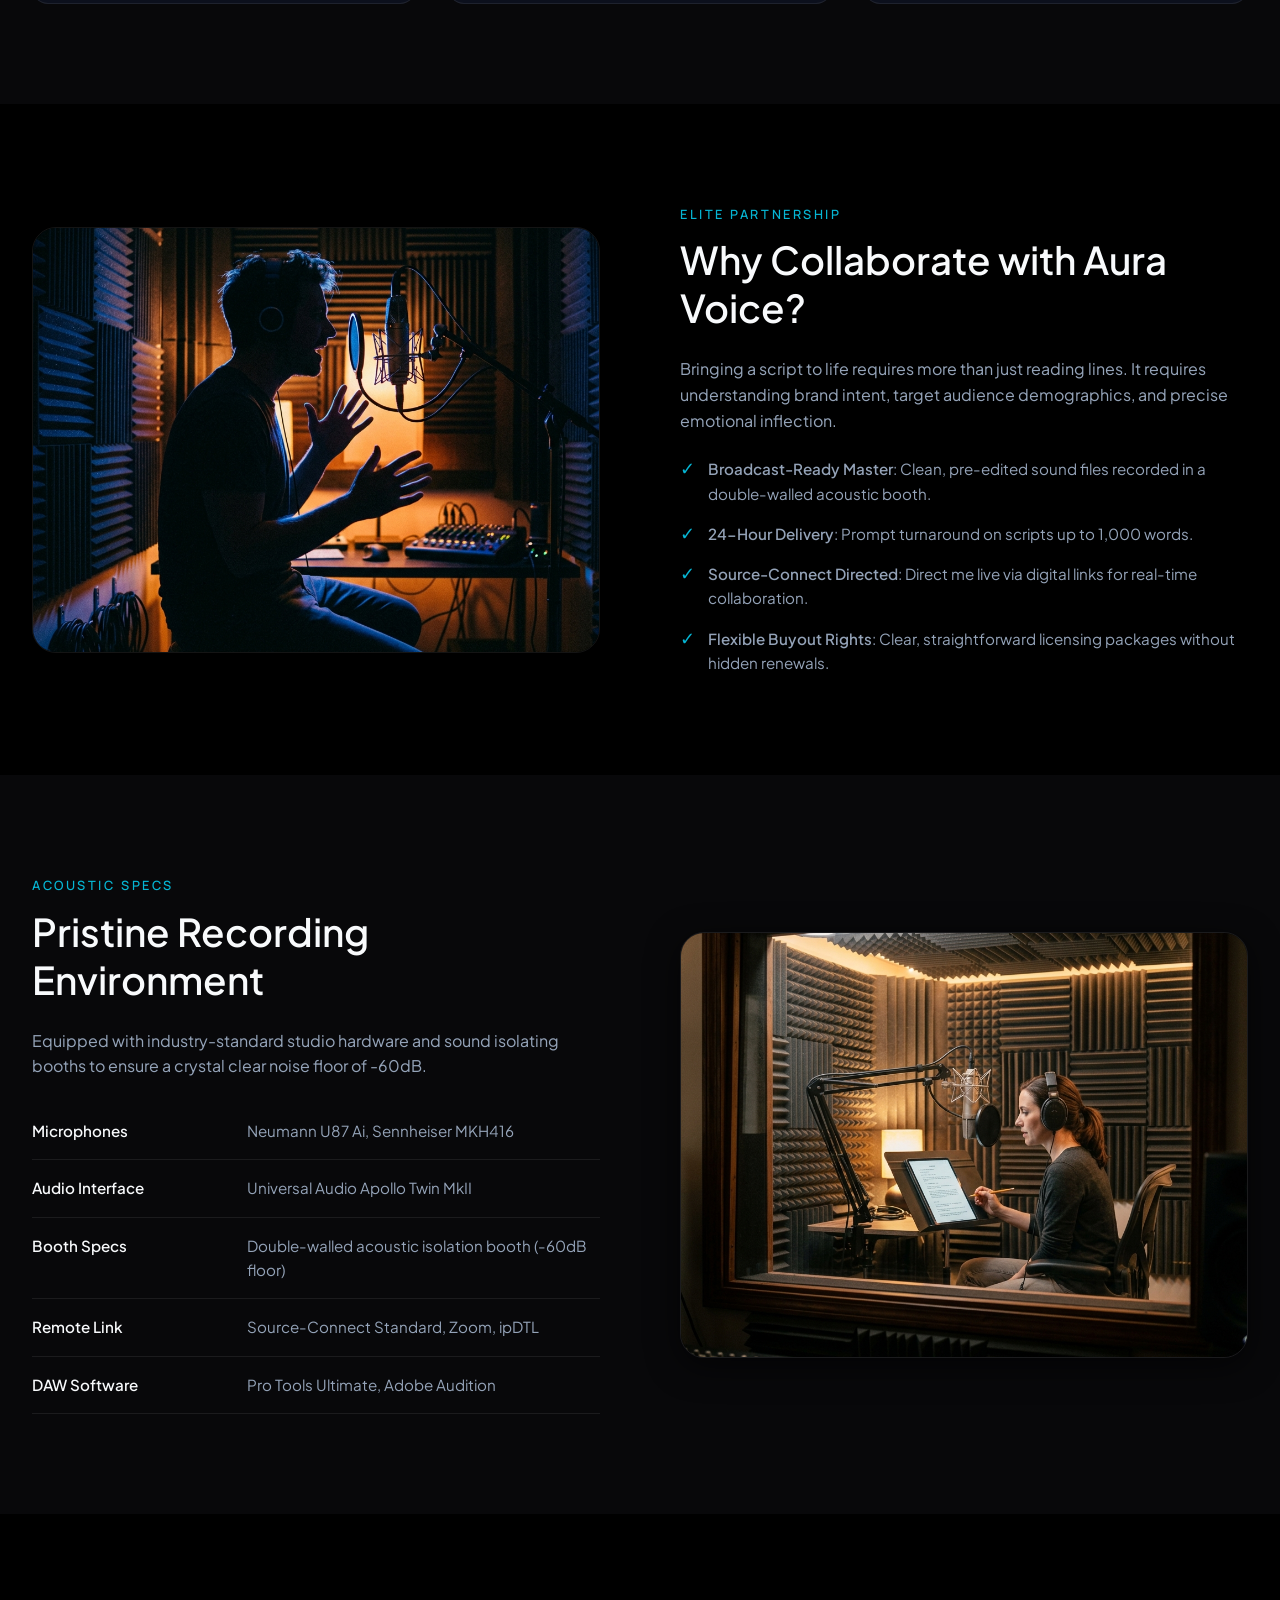
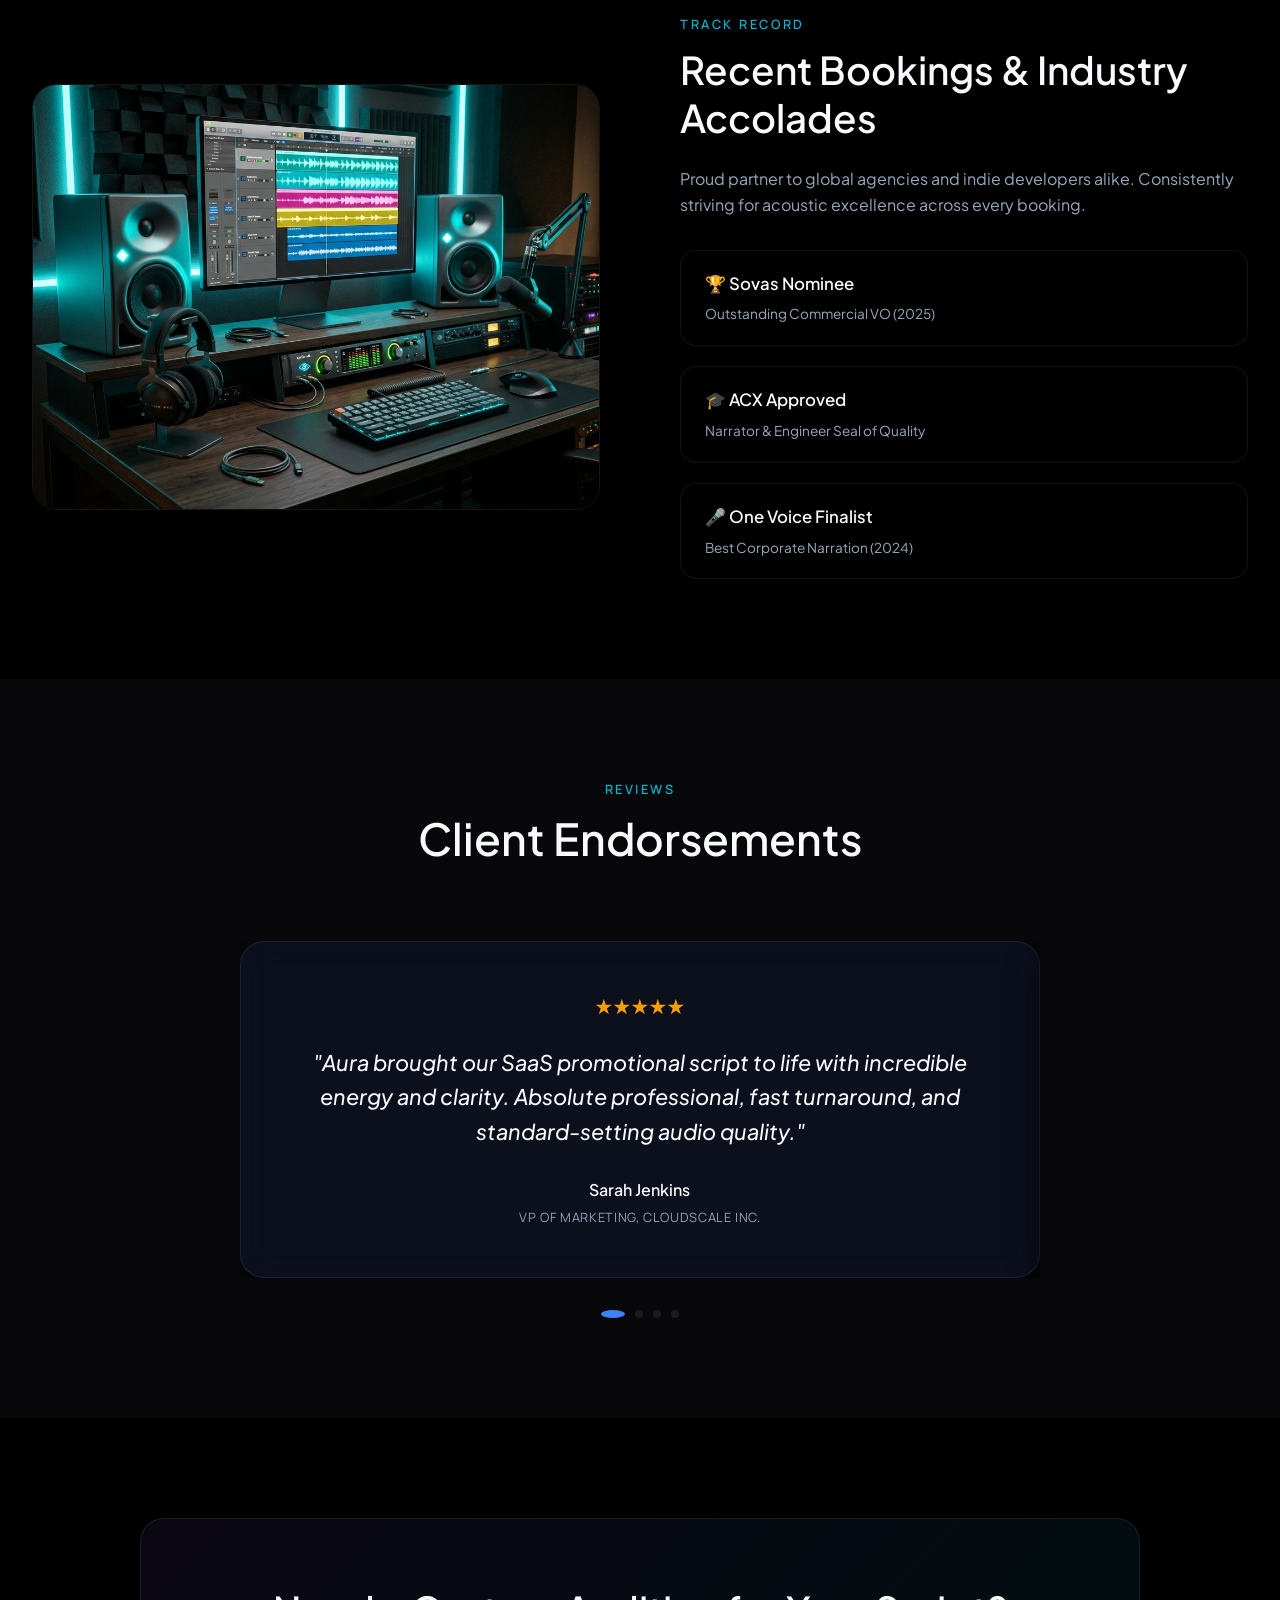
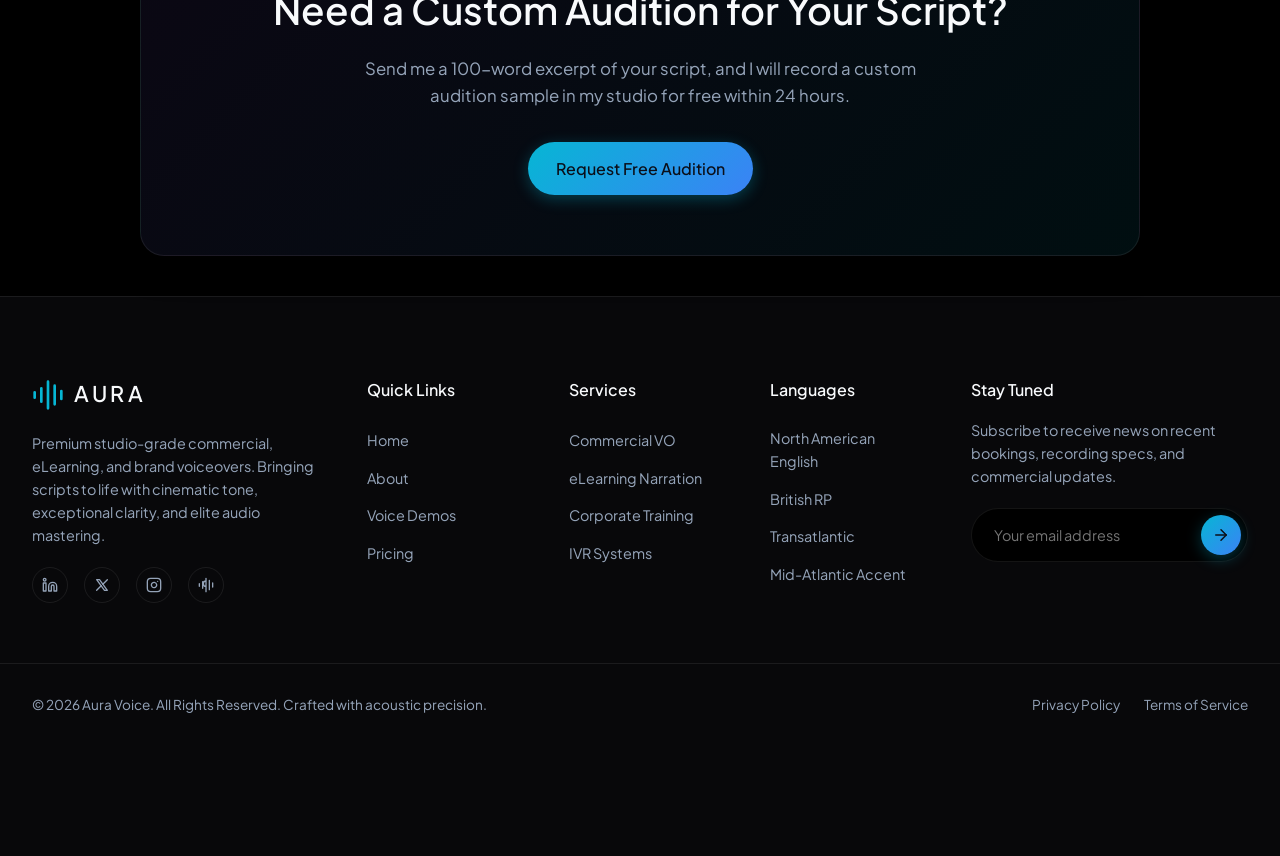
==== commit ed1ec236: "a" ====
--- a/index.html
+++ b/index.html
@@ -270,35 +270,32 @@
         </div>
       </div>
 
-      <!-- Links Grid -->
-      <div class="footer-links-grid">
-        <div class="footer-col">
-          <h3>Quick Links</h3>
-          <ul>
-            <li><a href="#home">Home</a></li>
-            <li><a href="#about">About</a></li>
-            <li><a href="#demos">Voice Demos</a></li>
-            <li><a href="#pricing">Pricing</a></li>
-          </ul>
-        </div>
-        <div class="footer-col">
-          <h3>Services</h3>
-          <ul>
-            <li><a href="#services">Commercial VO</a></li>
-            <li><a href="#services">eLearning Narration</a></li>
-            <li><a href="#services">Corporate Training</a></li>
-            <li><a href="#services">IVR Systems</a></li>
-          </ul>
-        </div>
-        <div class="footer-col">
-          <h3>Languages</h3>
-          <ul>
-            <li><a href="#languages">North American English</a></li>
-            <li><a href="#languages">British RP</a></li>
-            <li><a href="#languages">Transatlantic</a></li>
-            <li><a href="#languages">Mid-Atlantic Accent</a></li>
-          </ul>
-        </div>
+      <div class="footer-col">
+        <h3>Quick Links</h3>
+        <ul>
+          <li><a href="#home">Home</a></li>
+          <li><a href="#about">About</a></li>
+          <li><a href="#demos">Voice Demos</a></li>
+          <li><a href="#pricing">Pricing</a></li>
+        </ul>
+      </div>
+      <div class="footer-col">
+        <h3>Services</h3>
+        <ul>
+          <li><a href="#services">Commercial VO</a></li>
+          <li><a href="#services">eLearning Narration</a></li>
+          <li><a href="#services">Corporate Training</a></li>
+          <li><a href="#services">IVR Systems</a></li>
+        </ul>
+      </div>
+      <div class="footer-col">
+        <h3>Languages</h3>
+        <ul>
+          <li><a href="#languages">North American English</a></li>
+          <li><a href="#languages">British RP</a></li>
+          <li><a href="#languages">Transatlantic</a></li>
+          <li><a href="#languages">Mid-Atlantic Accent</a></li>
+        </ul>
       </div>
 
       <!-- Footer Newsletter -->
--- a/css/components.css
+++ b/css/components.css
@@ -747,12 +747,6 @@
   grid-template-columns: 1.5fr repeat(3, 0.8fr) 1.2fr;
   gap: 48px;
 }
-.footer-links-grid {
-  display: grid;
-  grid-template-columns: repeat(3, 1fr);
-  gap: 32px;
-  grid-column: span 3;
-}
 .footer-brand {
   display: flex;
   flex-direction: column;
@@ -917,32 +911,27 @@
 }
 
 /* Mobile responsive fixes for footer */
-@media (max-width: 1024px) {
+@media (max-width: 1024px) and (min-width: 601px) {
   .footer-container {
     grid-template-columns: 1fr 1fr;
+    gap: 40px;
   }
   .footer-brand {
     grid-column: span 2;
-  }
-  .footer-links-grid {
-    grid-column: span 2;
-  }
-  .footer-newsletter {
-    grid-column: span 2;
-  }
-}
-@media (max-width: 768px) {
+    border-bottom: 1px solid var(--border-color);
+    padding-bottom: 24px;
+  }
+  .footer-col, .footer-newsletter {
+    grid-column: span 1;
+  }
+}
+@media (max-width: 600px) {
   .footer-container {
     grid-template-columns: 1fr;
     gap: 32px;
   }
-  .footer-brand, .footer-newsletter {
+  .footer-brand, .footer-col, .footer-newsletter {
     grid-column: span 1;
-  }
-  .footer-links-grid {
-    grid-column: span 1;
-    grid-template-columns: 1fr;
-    gap: 24px;
   }
   .footer-bottom {
     flex-direction: column;
--- a/css/views/languages.css
+++ b/css/views/languages.css
@@ -54,7 +54,7 @@
 }
 
 /* Responsive language details */
-@media (max-width: 900px) {
+@media (max-width: 1024px) and (min-width: 601px) {
   .accents-showcase-grid {
     grid-template-columns: repeat(2, 1fr);
   }
@@ -75,8 +75,8 @@
   }
 }
 
-/* Center 3rd language card in tab view and 1024px */
-@media (max-width: 1024px) and (min-width: 769px) {
+/* Center 3rd language card in tab view */
+@media (max-width: 1024px) and (min-width: 601px) {
   .languages-view .card-grid {
     grid-template-columns: repeat(2, 1fr);
   }
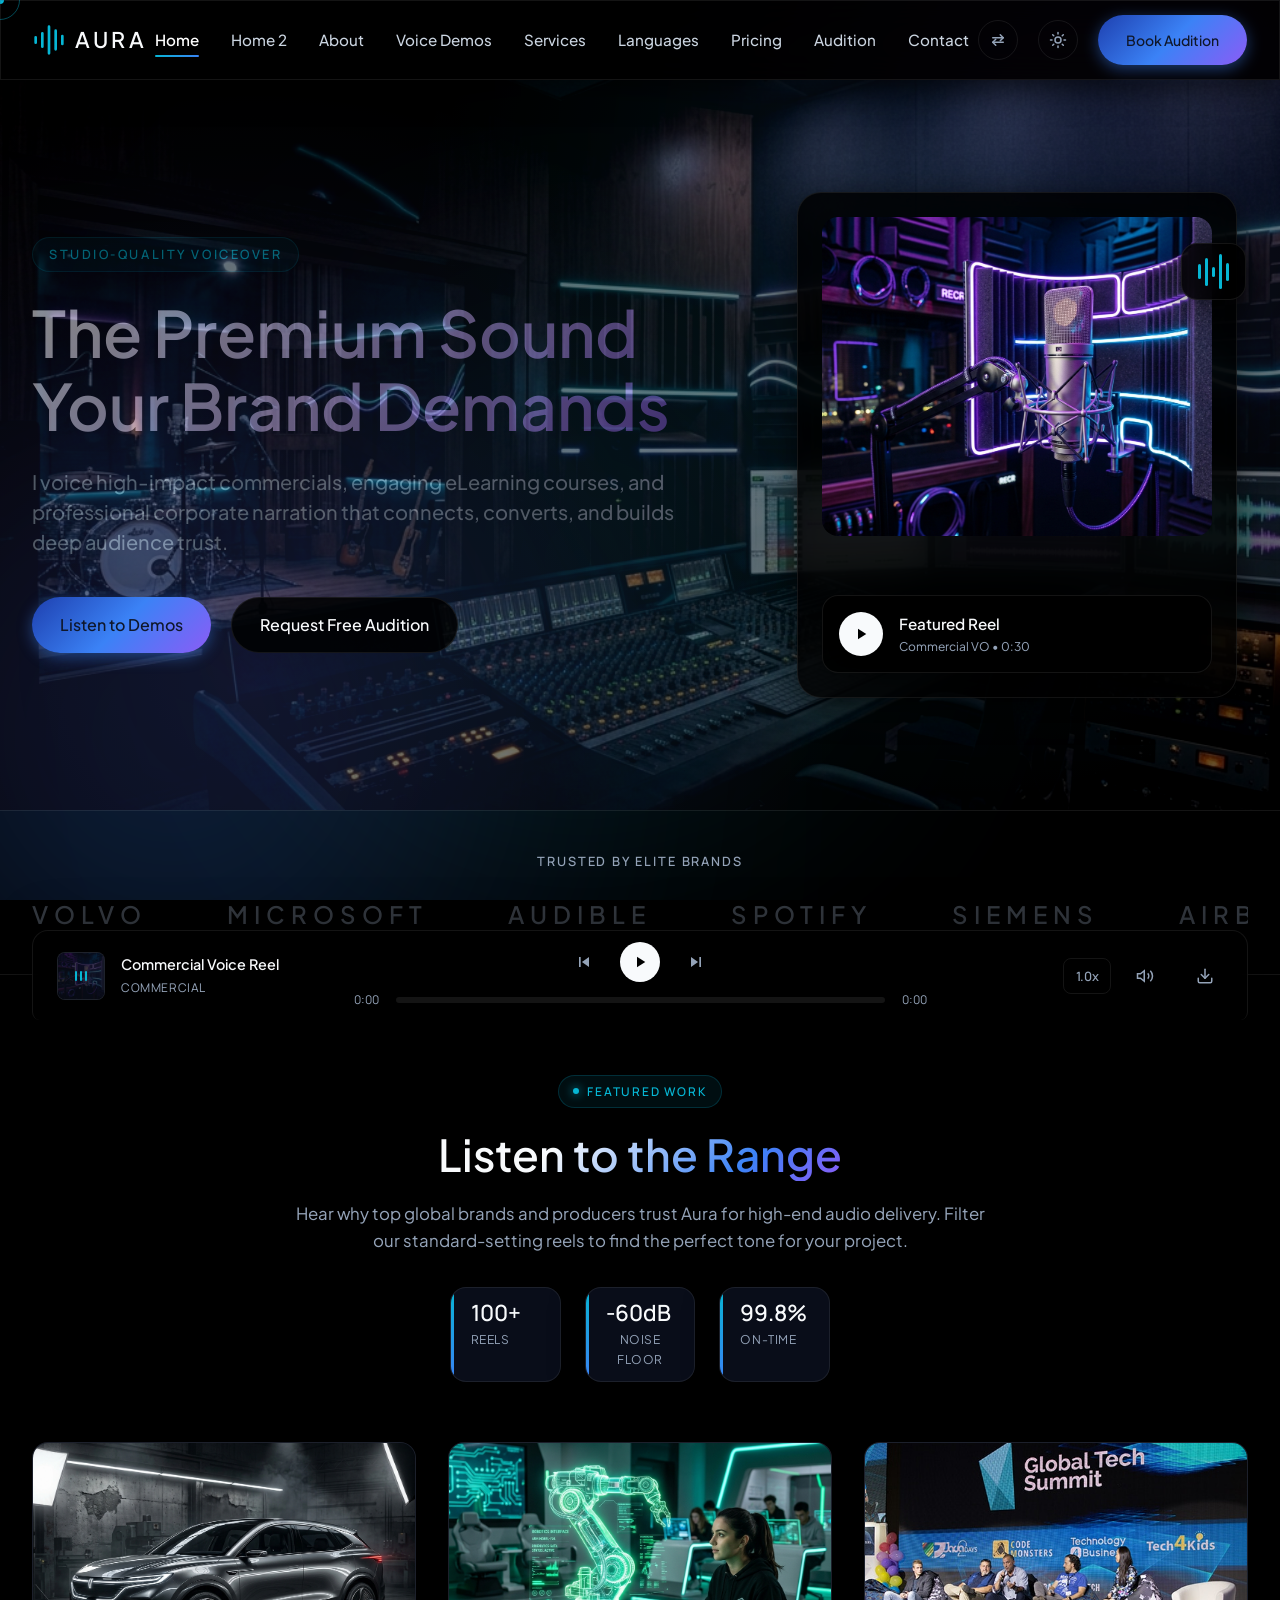
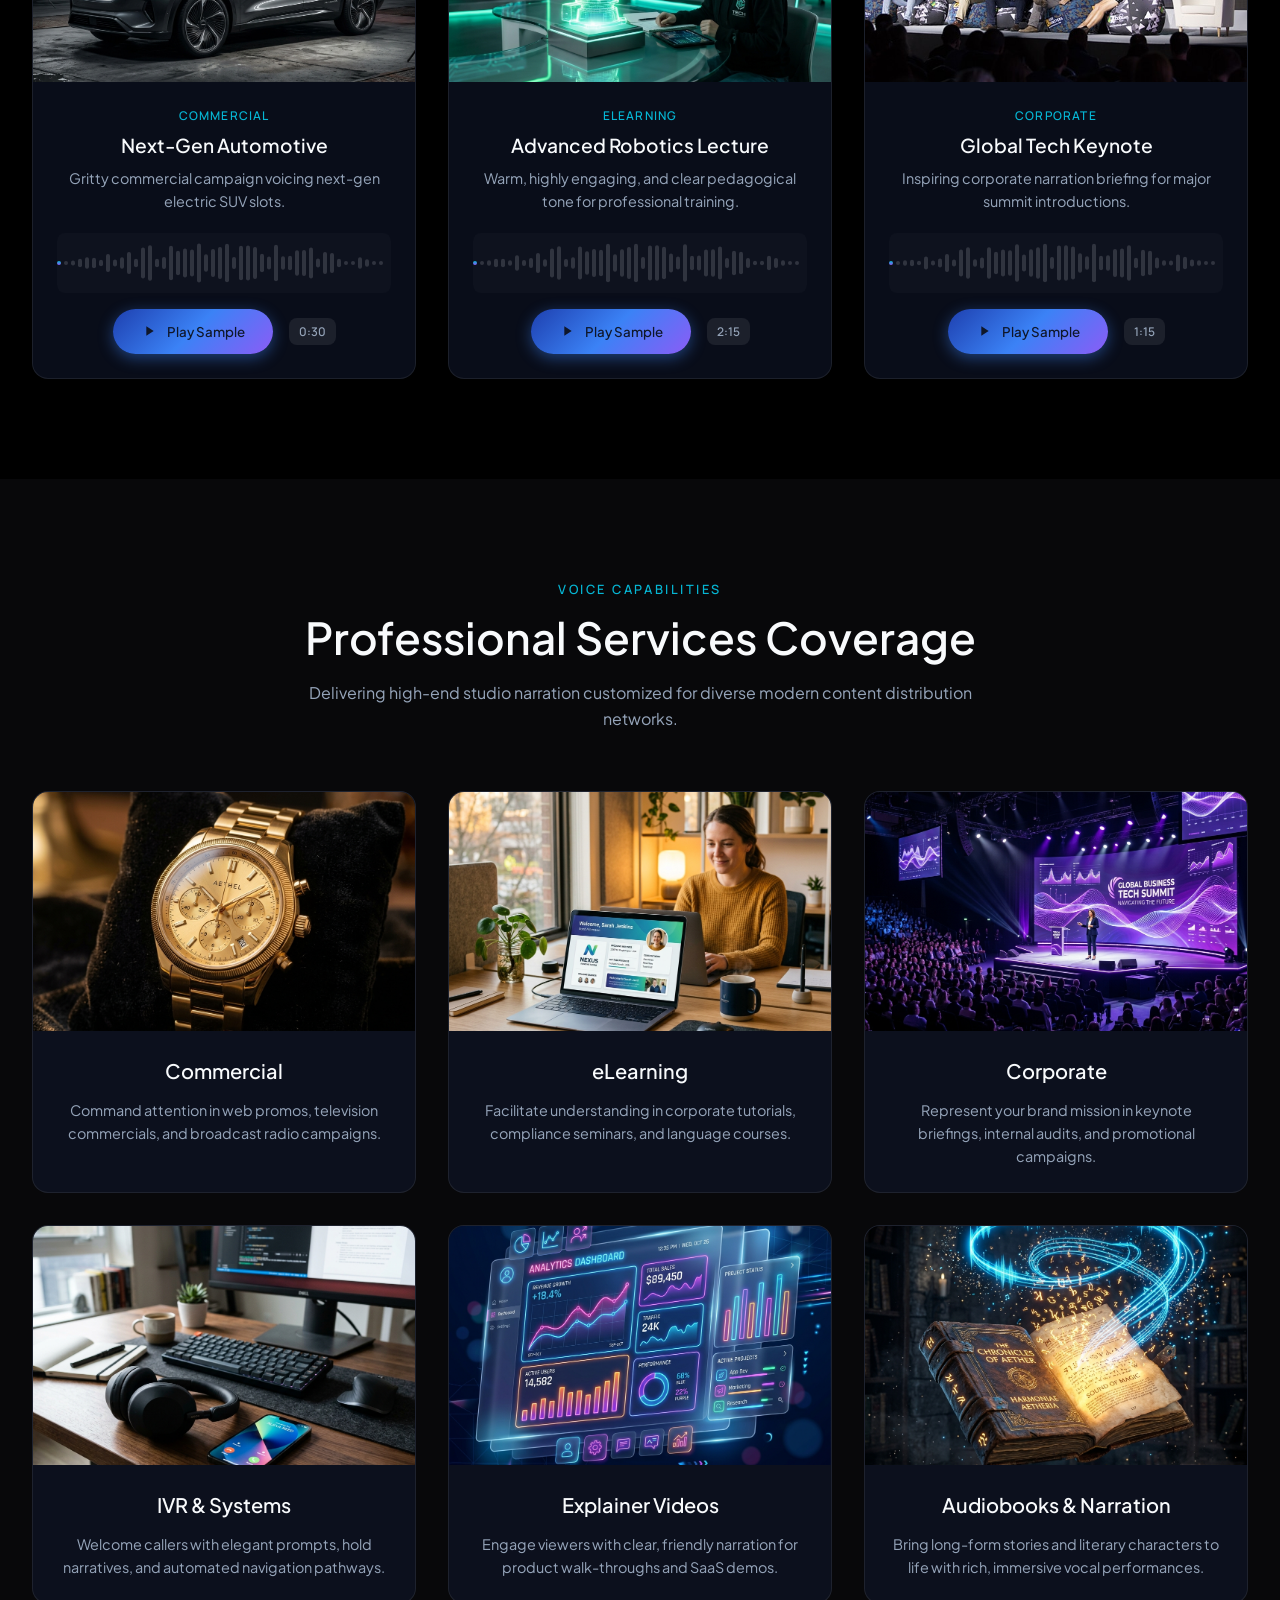
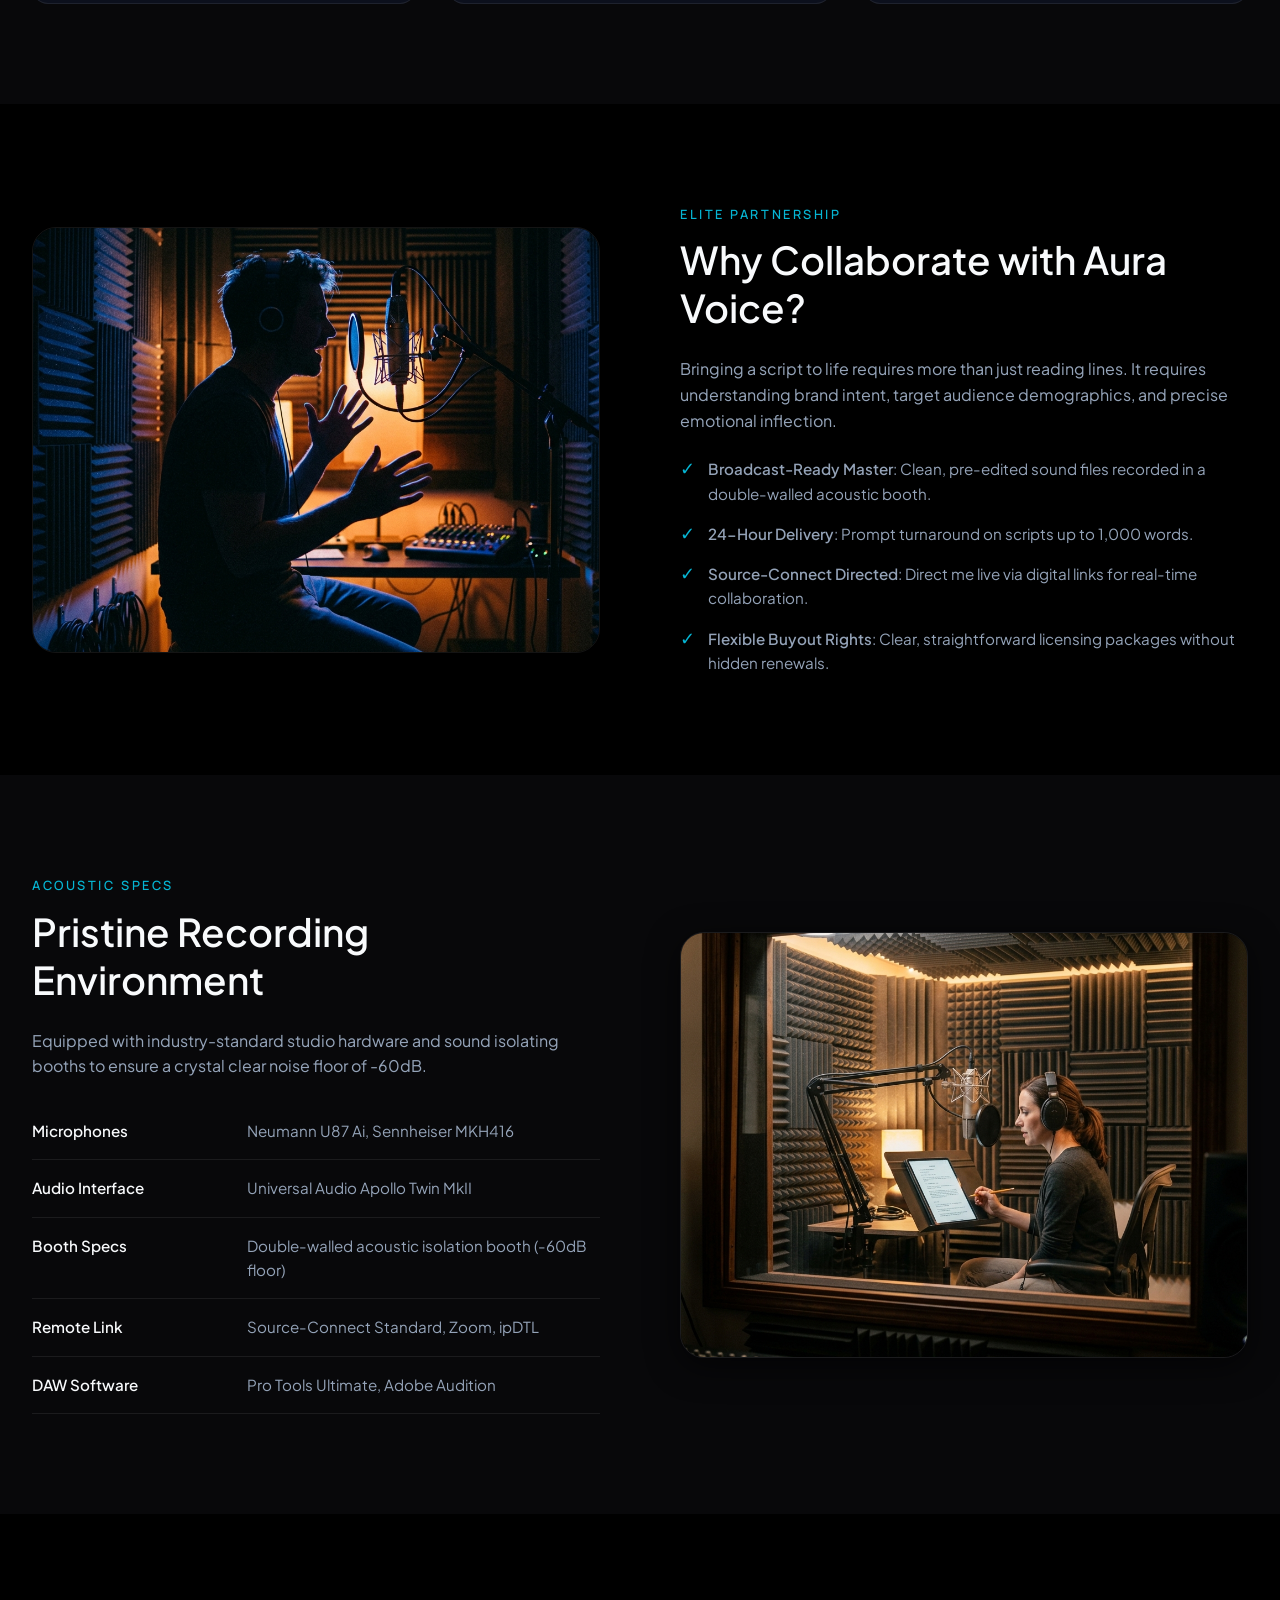
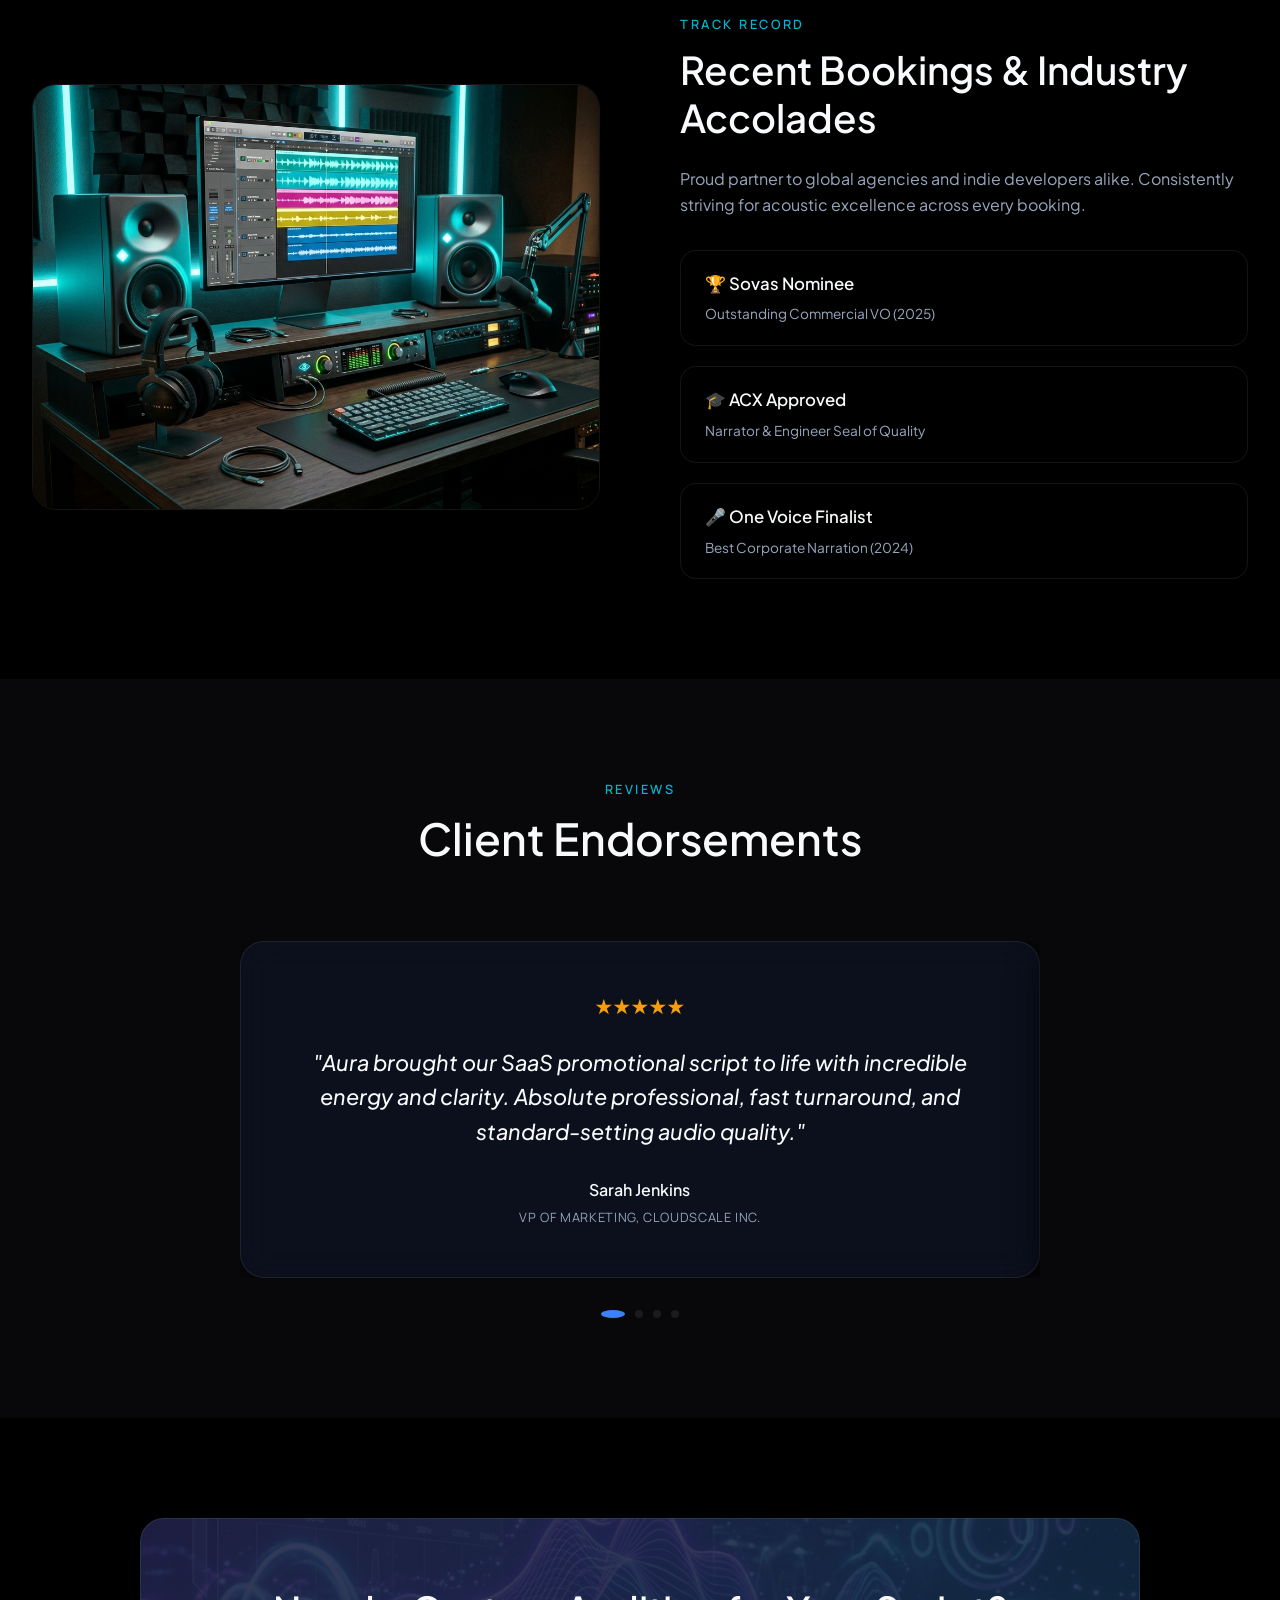
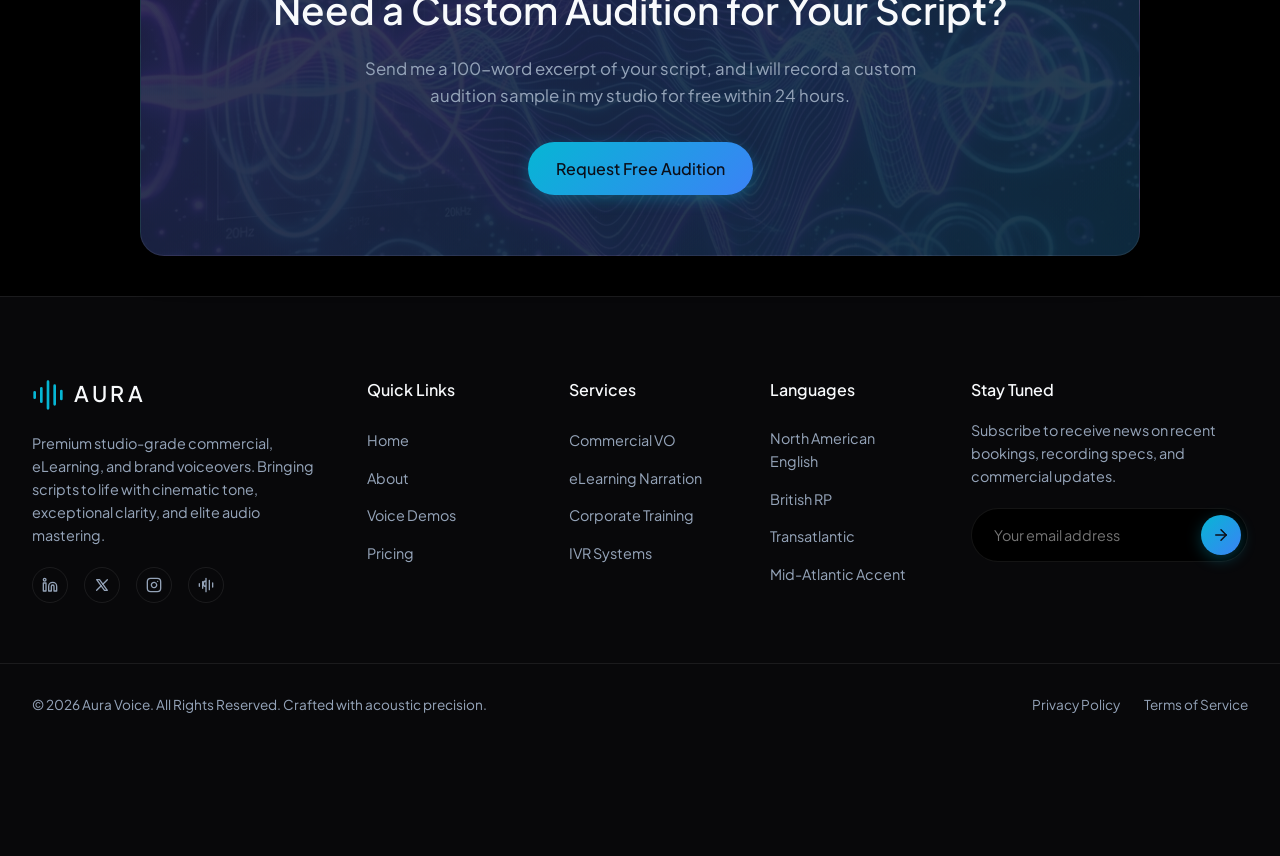
==== commit f7c8ea6f: "Bust CSS cache with version parameter to force immediate browser update" ====
--- a/index.html
+++ b/index.html
@@ -35,16 +35,16 @@
     rel="stylesheet">
 
   <!-- Stylesheets -->
-  <link rel="stylesheet" href="css/main.css">
-  <link rel="stylesheet" href="css/components.css">
-  <link rel="stylesheet" href="css/views/home.css">
-  <link rel="stylesheet" href="css/views/about.css">
-  <link rel="stylesheet" href="css/views/demos.css">
-  <link rel="stylesheet" href="css/views/services.css">
-  <link rel="stylesheet" href="css/views/languages.css">
-  <link rel="stylesheet" href="css/views/pricing.css">
-  <link rel="stylesheet" href="css/views/audition.css">
-  <link rel="stylesheet" href="css/views/contact.css">
+  <link rel="stylesheet" href="css/main.css?v=2">
+  <link rel="stylesheet" href="css/components.css?v=2">
+  <link rel="stylesheet" href="css/views/home.css?v=2">
+  <link rel="stylesheet" href="css/views/about.css?v=2">
+  <link rel="stylesheet" href="css/views/demos.css?v=2">
+  <link rel="stylesheet" href="css/views/services.css?v=2">
+  <link rel="stylesheet" href="css/views/languages.css?v=2">
+  <link rel="stylesheet" href="css/views/pricing.css?v=2">
+  <link rel="stylesheet" href="css/views/audition.css?v=2">
+  <link rel="stylesheet" href="css/views/contact.css?v=2">
 </head>
 
 <body>
--- a/css/components.css
+++ b/css/components.css
@@ -314,6 +314,38 @@
   background: rgba(248, 250, 252, 0.03);
 }
 
+/* Date Input & Calendar Icon Visibility */
+input[type="date"] {
+  color-scheme: dark;
+}
+
+[data-theme="light"] input[type="date"] {
+  color-scheme: light;
+}
+
+input[type="date"]::-webkit-calendar-picker-indicator {
+  cursor: pointer;
+  width: 18px;
+  height: 18px;
+  padding: 0;
+  margin: 0;
+  border: none;
+  outline: none;
+  filter: brightness(0) invert(1) !important;
+  opacity: 0.9 !important;
+  transition: opacity var(--transition-smooth), transform var(--transition-smooth);
+}
+
+input[type="date"]::-webkit-calendar-picker-indicator:hover {
+  opacity: 1 !important;
+  transform: scale(1.15);
+}
+
+[data-theme="light"] input[type="date"]::-webkit-calendar-picker-indicator {
+  filter: brightness(0) !important;
+  opacity: 0.7 !important;
+}
+
 .form-textarea {
   min-height: 140px;
   resize: vertical;
--- a/css/views/home.css
+++ b/css/views/home.css
@@ -12,6 +12,31 @@
   position: relative;
   overflow: hidden;
   padding: 60px 0;
+}
+
+.home-view .hero-banner {
+  background: radial-gradient(circle at 75% 25%, rgba(6, 182, 212, 0.14) 0%, transparent 50%),
+              radial-gradient(circle at 20% 80%, rgba(139, 92, 246, 0.16) 0%, transparent 50%);
+  position: relative;
+}
+
+.hero-bg-img {
+  position: absolute;
+  top: 0;
+  left: 0;
+  width: 100%;
+  height: 100%;
+  object-fit: cover;
+  object-position: center;
+  opacity: 0.45;
+  z-index: 0;
+  pointer-events: none;
+  filter: brightness(0.85) contrast(1.1);
+}
+
+[data-theme="light"] .hero-bg-img {
+  opacity: 0.25;
+  filter: brightness(1.1) contrast(0.9);
 }
 .hero-container {
   max-width: 1400px;
@@ -734,14 +759,30 @@
 
 /* CTA Banner Card */
 .cta-banner-card {
+  position: relative;
+  overflow: hidden;
   border-radius: var(--radius-lg);
   padding: 60px 48px;
   text-align: center;
-  background: linear-gradient(135deg, rgba(139, 92, 246, 0.08) 0%, rgba(6, 182, 212, 0.08) 100%);
+  background: 
+    linear-gradient(135deg, rgba(139, 92, 246, 0.12) 0%, rgba(6, 182, 212, 0.12) 100%),
+    linear-gradient(180deg, rgba(15, 23, 42, 0.88) 0%, rgba(15, 23, 42, 0.92) 100%),
+    url('../../assets/images/sound_waves.png');
+  background-size: cover;
+  background-position: center center;
   border: 1px solid var(--glass-border);
   box-shadow: var(--glass-shadow);
   max-width: 1000px;
   margin: 0 auto;
+}
+
+[data-theme="light"] .cta-banner-card {
+  background: 
+    linear-gradient(135deg, rgba(139, 92, 246, 0.08) 0%, rgba(6, 182, 212, 0.08) 100%),
+    linear-gradient(180deg, rgba(248, 250, 252, 0.90) 0%, rgba(248, 250, 252, 0.95) 100%),
+    url('../../assets/images/sound_waves.png');
+  background-size: cover;
+  background-position: center center;
 }
 .cta-banner-card h2 {
   font-size: clamp(1.8rem, 3vw, 2.5rem);
--- a/css/views/audition.css
+++ b/css/views/audition.css
@@ -10,6 +10,8 @@
   display: flex;
   justify-content: center;
 }
+
+
 
 /* Make forms responsive to smaller devices */
 @media (max-width: 600px) {
